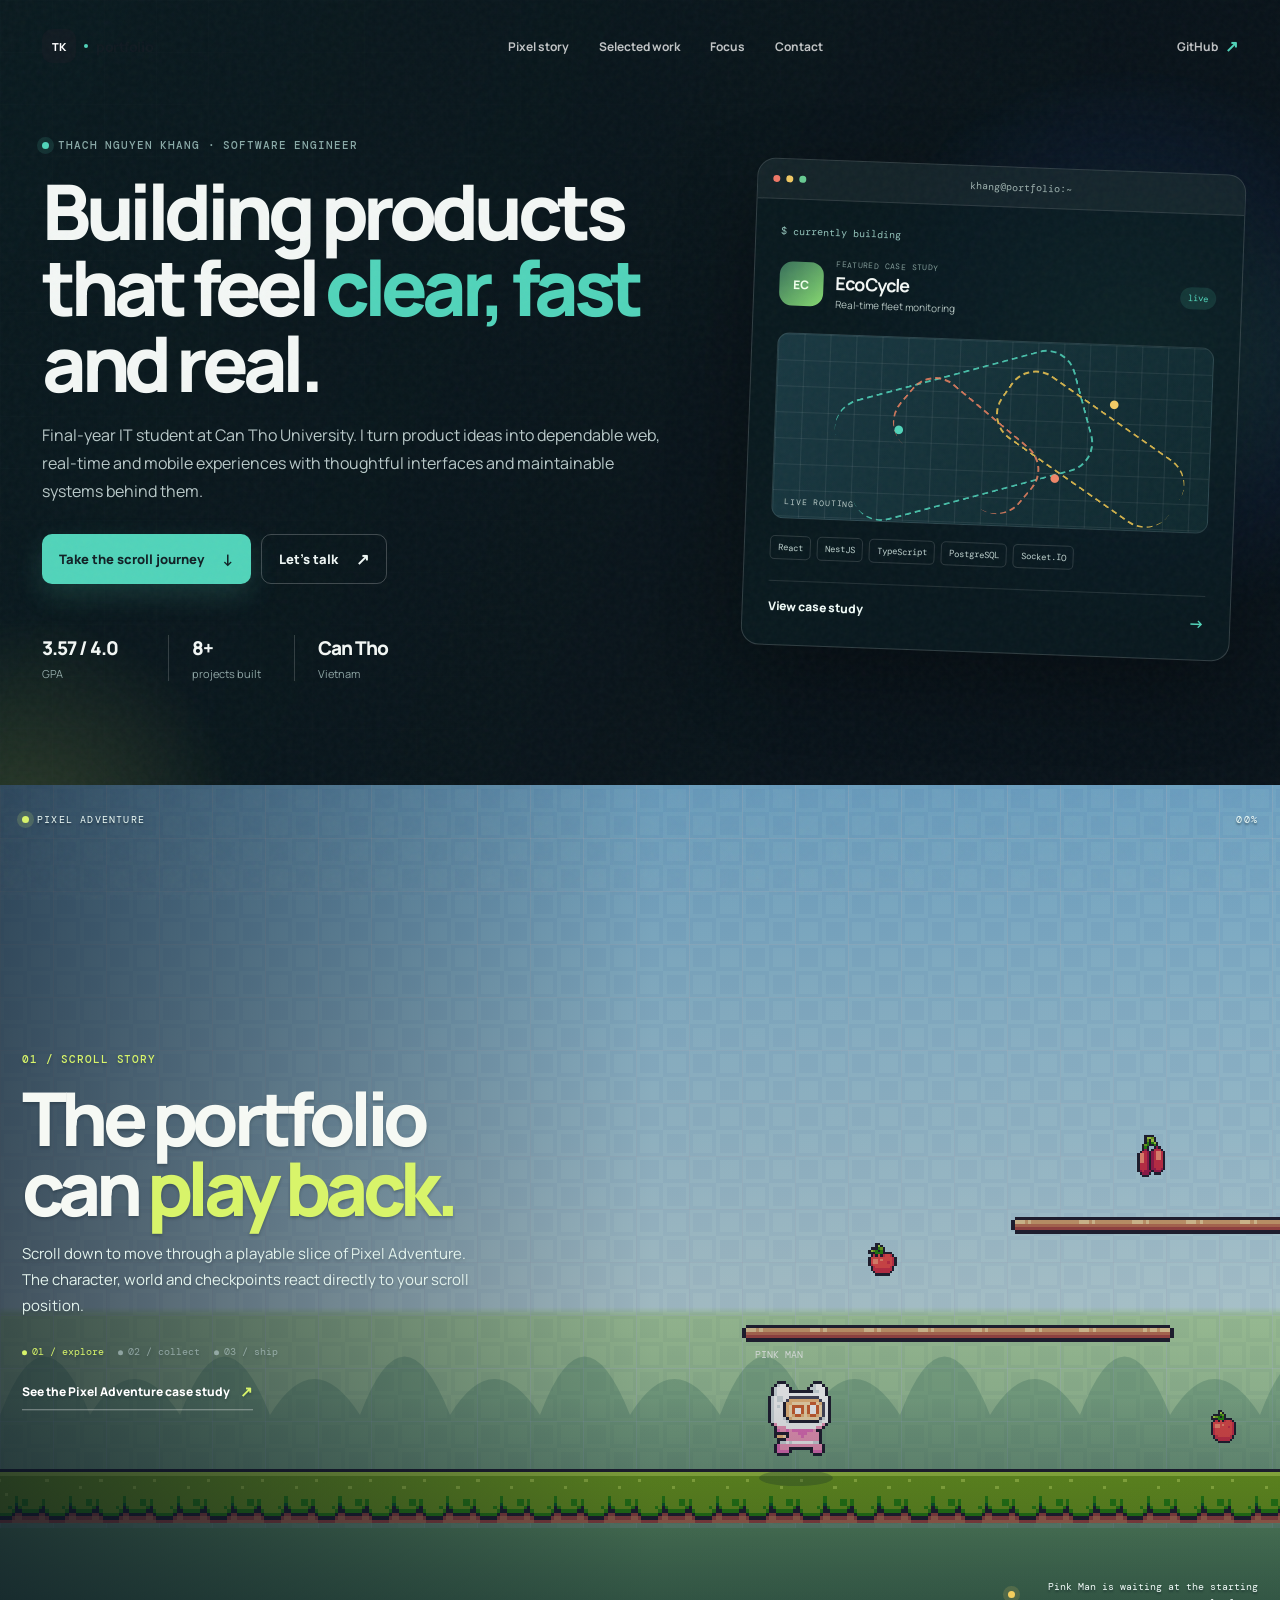
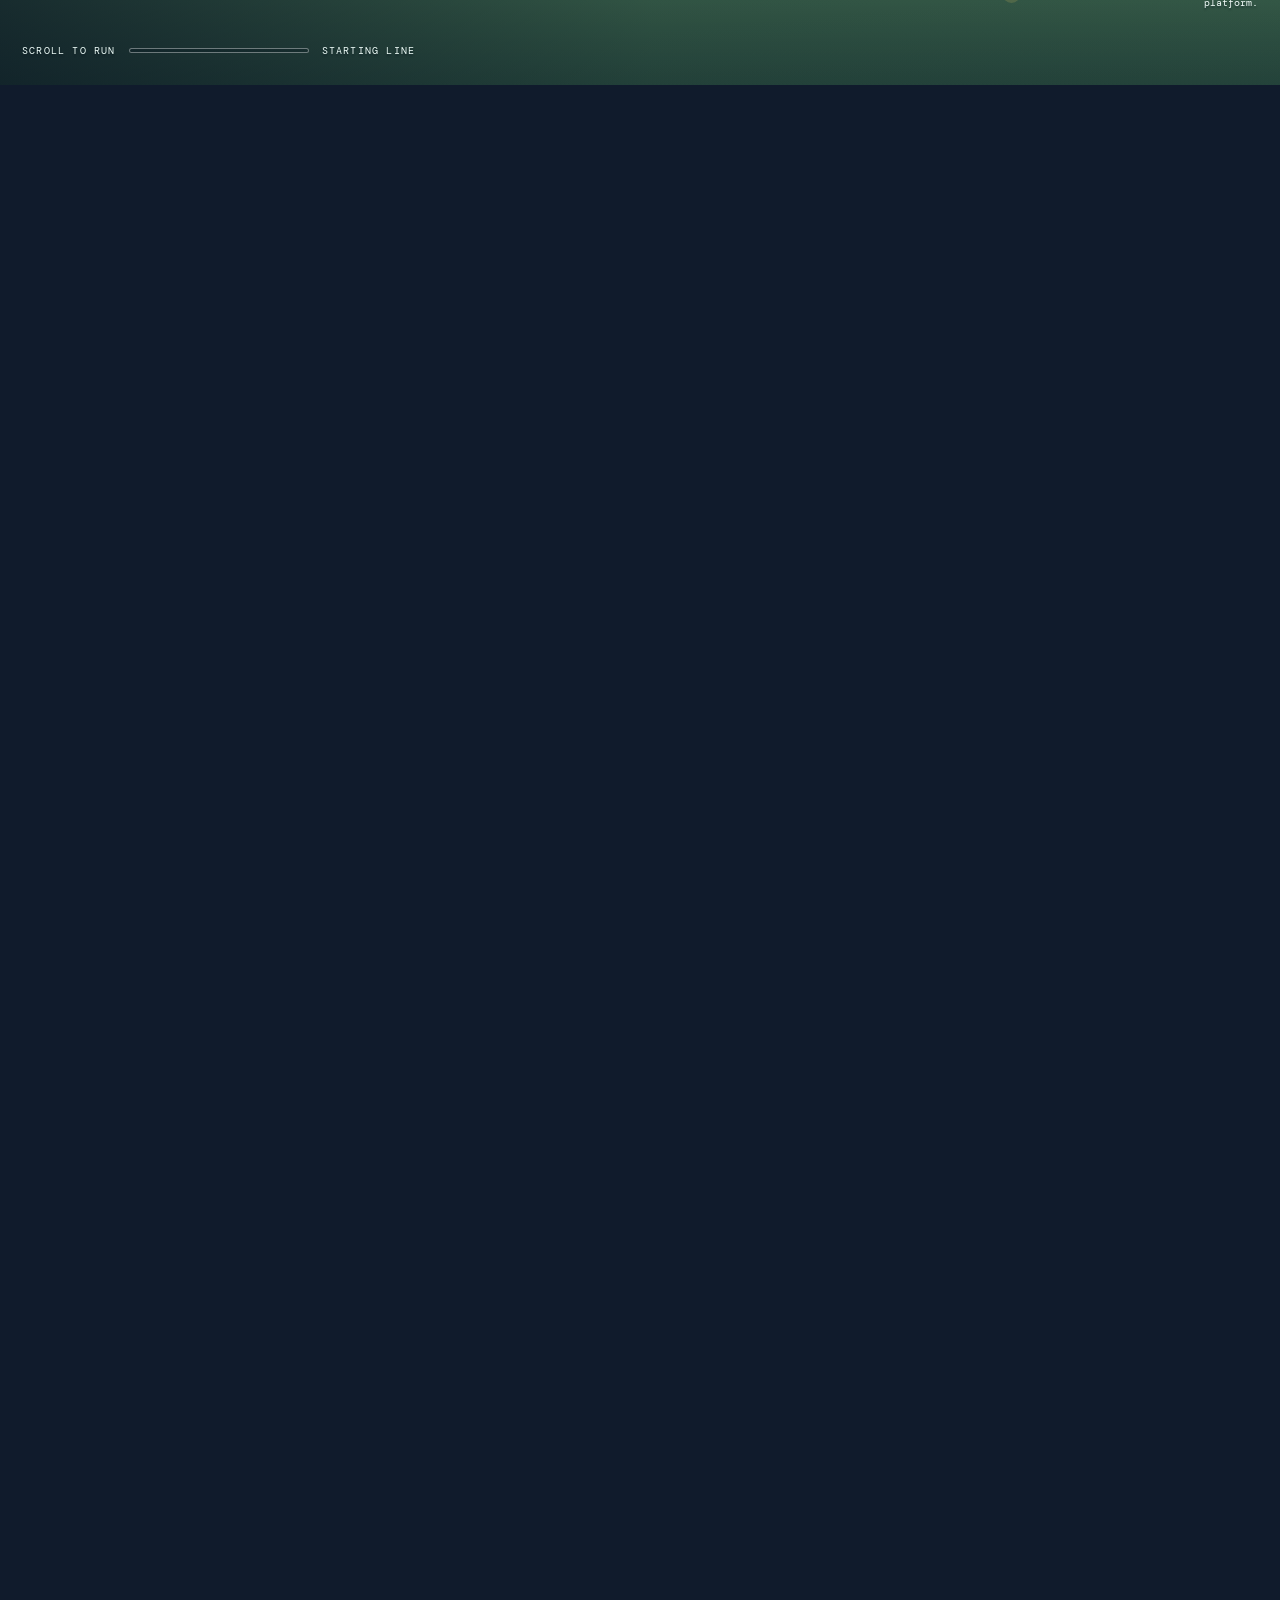
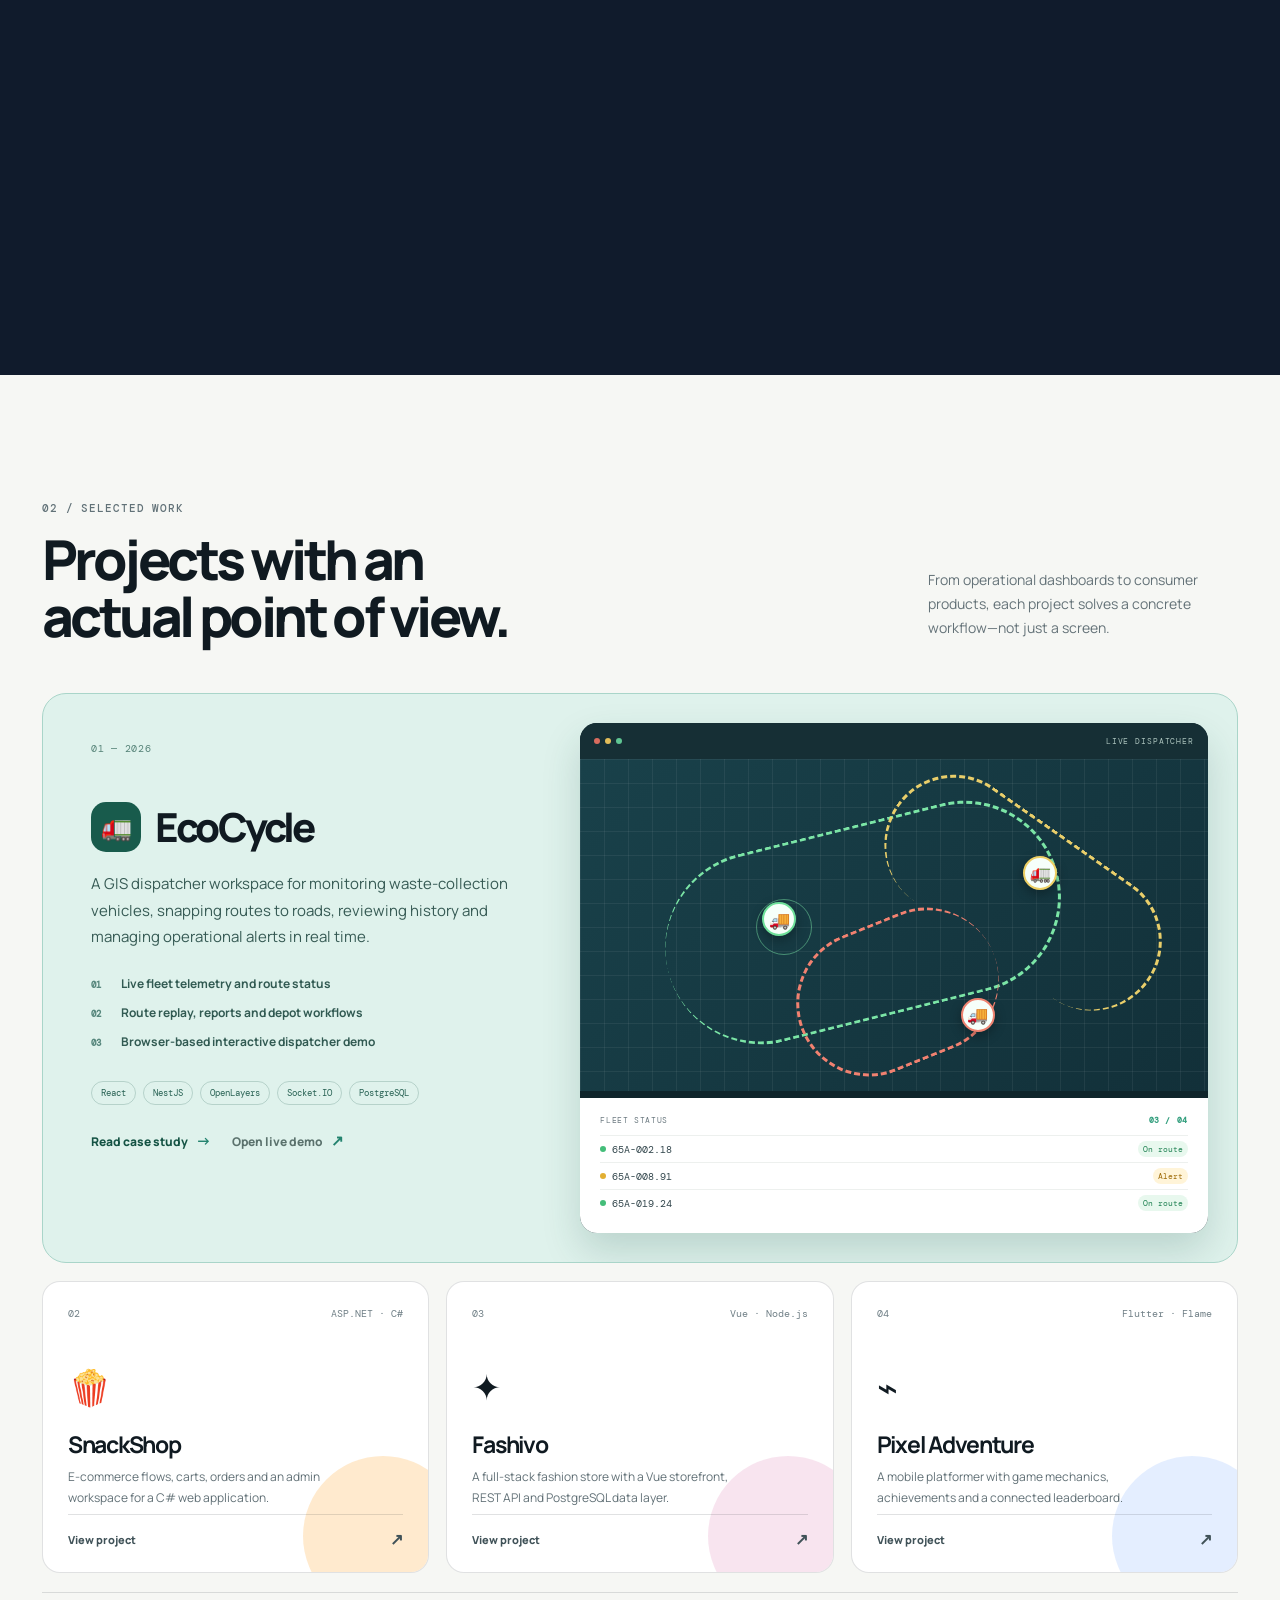
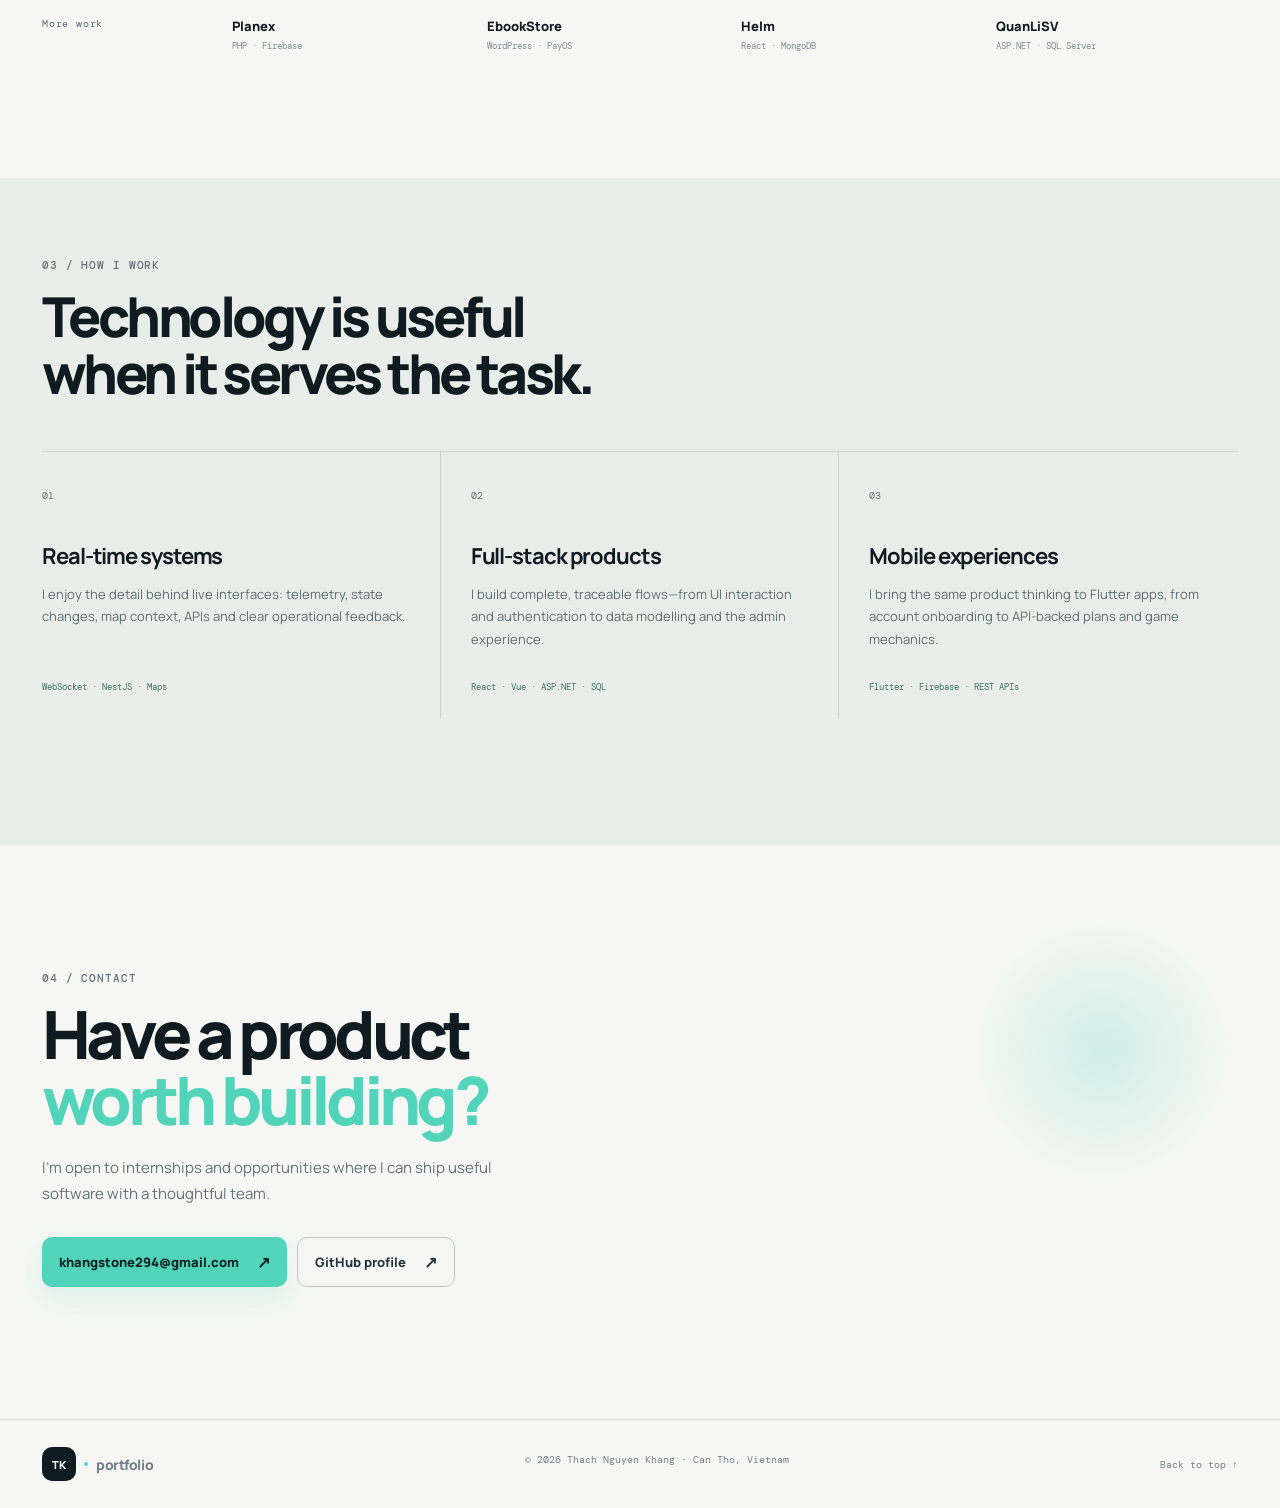
==== index.html @ f88e6619 "feat: add Pixel Adventure scroll-driven portfolio story" ====
<!DOCTYPE html>
<html lang="en">
<head>
  <meta charset="UTF-8" />
  <meta name="viewport" content="width=device-width, initial-scale=1.0" />
  <meta name="description" content="Portfolio of Thach Nguyen Khang, a final-year IT student building full-stack, real-time and mobile products." />
  <title>Thach Nguyen Khang — Software Portfolio</title>
  <link rel="preconnect" href="https://fonts.googleapis.com" />
  <link rel="preconnect" href="https://fonts.gstatic.com" crossorigin />
  <link href="https://fonts.googleapis.com/css2?family=DM+Mono:wght@400;500&family=Manrope:wght@400;500;600;700;800&display=swap" rel="stylesheet" />
  <link rel="stylesheet" href="portfolio.css" />
  <link rel="stylesheet" href="pixel-story.css" />
</head>
<body>
  <div class="page-noise" aria-hidden="true"></div>

  <header class="site-header">
    <a class="brand" href="#top" aria-label="Back to top"><span>TK</span><i></i>portfolio</a>
    <nav class="site-nav" aria-label="Primary navigation">
      <a href="#pixel-story">Pixel story</a><a href="#work">Selected work</a><a href="#focus">Focus</a><a href="#contact">Contact</a>
    </nav>
    <a class="header-link" href="https://github.com/DrStone113" target="_blank" rel="noreferrer">GitHub <span>↗</span></a>
  </header>

  <main id="top">
    <section class="hero-section">
      <div class="hero-orb hero-orb--one" aria-hidden="true"></div><div class="hero-orb hero-orb--two" aria-hidden="true"></div>
      <div class="hero-copy">
        <p class="eyebrow"><span></span> THACH NGUYEN KHANG · SOFTWARE ENGINEER</p>
        <h1>Building products that feel <em>clear, fast</em> and real.</h1>
        <p class="hero-intro">Final-year IT student at Can Tho University. I turn product ideas into dependable web, real-time and mobile experiences with thoughtful interfaces and maintainable systems behind them.</p>
        <div class="hero-actions"><a class="button button--primary" href="#pixel-story">Take the scroll journey <b>↓</b></a><a class="button button--ghost" href="mailto:khangstone294@gmail.com">Let’s talk <b>↗</b></a></div>
        <dl class="hero-facts"><div><dt>3.57 / 4.0</dt><dd>GPA</dd></div><div><dt>8+</dt><dd>projects built</dd></div><div><dt>Can Tho</dt><dd>Vietnam</dd></div></dl>
      </div>

      <aside class="hero-console" aria-label="Current capabilities">
        <div class="console-bar"><span></span><span></span><span></span><p>khang@portfolio:~</p></div>
        <div class="console-body">
          <p class="console-prompt">$ currently building</p>
          <div class="console-project"><div class="project-mark">EC</div><div><small>FEATURED CASE STUDY</small><strong>EcoCycle</strong><span>Real-time fleet monitoring</span></div><i class="live-dot">live</i></div>
          <div class="console-map" aria-hidden="true"><span class="route route--a"></span><span class="route route--b"></span><span class="route route--c"></span><span class="map-node map-node--a">●</span><span class="map-node map-node--b">●</span><span class="map-node map-node--c">●</span><span class="map-label">LIVE ROUTING</span></div>
          <div class="console-stack"><span>React</span><span>NestJS</span><span>TypeScript</span><span>PostgreSQL</span><span>Socket.IO</span></div>
          <a class="console-link" href="ecocycle.html">View case study <b>→</b></a>
        </div>
      </aside>
    </section>

    <section class="pixel-story" id="pixel-story" aria-labelledby="pixel-story-title">
      <div class="pixel-story-sticky">
        <canvas class="pixel-story-canvas" id="pixelStoryCanvas" aria-hidden="true"></canvas>
        <div class="pixel-vignette" aria-hidden="true"></div>
        <div class="pixel-hud pixel-hud--top"><span>PIXEL ADVENTURE</span><span id="storyPercentage">00%</span></div>
        <div class="pixel-hud pixel-hud--bottom"><span>SCROLL TO RUN</span><div class="story-meter"><i id="storyMeter"></i></div><span id="storyPhase">STARTING LINE</span></div>
        <div class="story-copy"><p class="section-kicker">01 / SCROLL STORY</p><h2 id="pixel-story-title">The portfolio<br />can <em>play back.</em></h2><p id="storyDescription">Scroll down to move through a playable slice of Pixel Adventure. The character, world and checkpoints react directly to your scroll position.</p><div class="story-steps" aria-label="Story checkpoints"><span class="is-active">01 / explore</span><span>02 / collect</span><span>03 / ship</span></div><a class="pixel-case-link" href="pixeladventure.html">See the Pixel Adventure case study <b>↗</b></a></div>
        <div class="pixel-caption"><span class="caption-dot"></span><span id="storyCaption">Pink Man is waiting at the starting platform.</span></div>
      </div>
    </section>

    <section class="work-section" id="work">
      <div class="section-heading" data-reveal><div><p class="section-kicker">02 / SELECTED WORK</p><h2>Projects with an<br />actual point of view.</h2></div><p>From operational dashboards to consumer products, each project solves a concrete workflow—not just a screen.</p></div>

      <article class="featured-work" data-reveal>
        <div class="featured-copy"><p class="card-number">01 — 2026</p><div class="work-title"><span class="work-icon">🚛</span><h3>EcoCycle</h3></div><p class="featured-description">A GIS dispatcher workspace for monitoring waste-collection vehicles, snapping routes to roads, reviewing history and managing operational alerts in real time.</p><ul class="outcome-list"><li><span>01</span> Live fleet telemetry and route status</li><li><span>02</span> Route replay, reports and depot workflows</li><li><span>03</span> Browser-based interactive dispatcher demo</li></ul><div class="tech-list"><span>React</span><span>NestJS</span><span>OpenLayers</span><span>Socket.IO</span><span>PostgreSQL</span></div><div class="work-actions"><a class="text-link" href="ecocycle.html">Read case study <b>→</b></a><a class="text-link text-link--muted" href="ecocycle-live.html">Open live demo <b>↗</b></a></div></div>
        <div class="featured-visual" aria-hidden="true"><div class="visual-topbar"><span></span><span></span><span></span><i>LIVE DISPATCHER</i></div><div class="visual-map"><div class="map-grid"></div><span class="visual-route visual-route--one"></span><span class="visual-route visual-route--two"></span><span class="visual-route visual-route--three"></span><span class="vehicle vehicle--one">🚚</span><span class="vehicle vehicle--two">🚛</span><span class="vehicle vehicle--three">🚚</span><div class="map-pulse"></div></div><div class="visual-panel"><p>FLEET STATUS <b>03 / 04</b></p><div><span class="status-dot"></span>65A-002.18 <i>On route</i></div><div><span class="status-dot amber"></span>65A-008.91 <i>Alert</i></div><div><span class="status-dot"></span>65A-019.24 <i>On route</i></div></div></div>
      </article>

      <div class="project-grid">
        <a class="project-card project-card--snack" href="snackshop.html" data-reveal><div class="project-card-head"><span>02</span><i>ASP.NET · C#</i></div><div class="project-icon">🍿</div><h3>SnackShop</h3><p>E-commerce flows, carts, orders and an admin workspace for a C# web application.</p><div class="project-card-foot"><span>View project</span><b>↗</b></div></a>
        <a class="project-card project-card--fashivo" href="fashivo.html" data-reveal><div class="project-card-head"><span>03</span><i>Vue · Node.js</i></div><div class="project-icon">✦</div><h3>Fashivo</h3><p>A full-stack fashion store with a Vue storefront, REST API and PostgreSQL data layer.</p><div class="project-card-foot"><span>View project</span><b>↗</b></div></a>
        <a class="project-card project-card--pixel" href="pixeladventure.html" data-reveal><div class="project-card-head"><span>04</span><i>Flutter · Flame</i></div><div class="project-icon">⌁</div><h3>Pixel Adventure</h3><p>A mobile platformer with game mechanics, achievements and a connected leaderboard.</p><div class="project-card-foot"><span>View project</span><b>↗</b></div></a>
      </div>

      <div class="all-work"><p>More work</p><div><a href="planex.html">Planex <span>PHP · Firebase</span></a><a href="ebookstore.html">EbookStore <span>WordPress · PayOS</span></a><a href="helm.html">Helm <span>React · MongoDB</span></a><a href="quanlisv.html">QuanLiSV <span>ASP.NET · SQL Server</span></a></div></div>
    </section>

    <section class="focus-section" id="focus">
      <div class="section-heading section-heading--compact" data-reveal><div><p class="section-kicker">03 / HOW I WORK</p><h2>Technology is useful<br />when it serves the task.</h2></div></div>
      <div class="focus-grid"><article><span>01</span><h3>Real-time systems</h3><p>I enjoy the detail behind live interfaces: telemetry, state changes, map context, APIs and clear operational feedback.</p><div>WebSocket · NestJS · Maps</div></article><article><span>02</span><h3>Full-stack products</h3><p>I build complete, traceable flows—from UI interaction and authentication to data modelling and the admin experience.</p><div>React · Vue · ASP.NET · SQL</div></article><article><span>03</span><h3>Mobile experiences</h3><p>I bring the same product thinking to Flutter apps, from account onboarding to API-backed plans and game mechanics.</p><div>Flutter · Firebase · REST APIs</div></article></div>
    </section>

    <section class="contact-section" id="contact" data-reveal><p class="section-kicker">04 / CONTACT</p><h2>Have a product<br /><em>worth building?</em></h2><p>I’m open to internships and opportunities where I can ship useful software with a thoughtful team.</p><div class="contact-actions"><a class="button button--primary" href="mailto:khangstone294@gmail.com">khangstone294@gmail.com <b>↗</b></a><a class="button button--ghost" href="https://github.com/DrStone113" target="_blank" rel="noreferrer">GitHub profile <b>↗</b></a></div></section>
  </main>

  <footer><a class="brand" href="#top"><span>TK</span><i></i>portfolio</a><p>© 2026 Thach Nguyen Khang · Can Tho, Vietnam</p><a href="#top">Back to top ↑</a></footer>
  <script src="portfolio.js"></script>
</body>
</html>
---- portfolio.css ----
:root{--ink:#101a21;--ink-soft:#35454f;--paper:#f6f7f4;--line:rgba(16,26,33,.13);--blue:#3673ee;--aqua:#51d4ba;--lime:#d8f46a;--orange:#fb9153;--radius:24px}*{box-sizing:border-box}html{scroll-behavior:smooth}body{margin:0;overflow-x:hidden;background:var(--paper);color:var(--ink);font-family:Manrope,Arial,sans-serif}.page-noise{position:fixed;inset:0;z-index:20;pointer-events:none;opacity:.045;background-image:url("data:image/svg+xml,%3Csvg viewBox='0 0 180 180' xmlns='http://www.w3.org/2000/svg'%3E%3Cfilter id='n'%3E%3CfeTurbulence type='fractalNoise' baseFrequency='.9' numOctaves='4' stitchTiles='stitch'/%3E%3C/filter%3E%3Crect width='100%25' height='100%25' filter='url(%23n)' opacity='.8'/%3E%3C/svg%3E")}.site-header{position:absolute;z-index:10;top:0;left:0;right:0;display:flex;align-items:center;justify-content:space-between;max-width:1320px;margin:auto;padding:29px 42px}.brand{display:inline-flex;align-items:center;gap:8px;color:inherit;text-decoration:none;font-size:14px;font-weight:800;letter-spacing:-.03em}.brand span{display:grid;place-items:center;width:34px;height:34px;border-radius:10px;background:var(--ink);color:white;font-size:11px;letter-spacing:0}.brand i{width:4px;height:4px;border-radius:50%;background:var(--aqua)}.site-nav{display:flex;gap:30px}.site-nav a,.header-link{color:rgba(255,255,255,.75);text-decoration:none;font-size:12px;font-weight:700;transition:color .2s}.site-nav a:hover,.header-link:hover{color:#fff}.header-link{display:flex;gap:7px;align-items:center}.header-link span{color:var(--aqua);font-size:16px}.hero-section{position:relative;isolation:isolate;display:grid;grid-template-columns:minmax(0,1.14fr) minmax(360px,.86fr);gap:58px;align-items:center;min-height:770px;padding:138px max(42px,calc((100vw - 1236px)/2)) 104px;overflow:hidden;background:#0d191f;color:#f3f7f5}.hero-section:before{content:"";position:absolute;z-index:-1;inset:0;background:linear-gradient(115deg,rgba(9,26,31,.8),rgba(9,19,25,.98) 68%),linear-gradient(rgba(255,255,255,.04) 1px,transparent 1px),linear-gradient(90deg,rgba(255,255,255,.04) 1px,transparent 1px);background-size:auto,52px 52px,52px 52px}.hero-orb{position:absolute;z-index:-1;filter:blur(1px);border-radius:50%;opacity:.84}.hero-orb--one{width:560px;height:560px;right:-130px;top:70px;background:radial-gradient(circle,rgba(81,212,186,.25),rgba(54,115,238,.08) 50%,transparent 72%)}.hero-orb--two{width:460px;height:460px;left:-205px;bottom:-280px;background:radial-gradient(circle,rgba(216,244,106,.2),transparent 68%)}.hero-copy{position:relative;z-index:1}.eyebrow,.section-kicker{display:flex;align-items:center;gap:9px;margin:0;color:#89a9a7;font-family:"DM Mono",monospace;font-size:11px;font-weight:500;letter-spacing:.08em}.eyebrow span{width:7px;height:7px;border-radius:50%;background:var(--aqua);box-shadow:0 0 0 5px rgba(81,212,186,.12)}h1,h2,h3,p{margin-top:0}.hero-copy h1{max-width:720px;margin:21px 0 20px;font-size:clamp(49px,6vw,82px);font-weight:800;letter-spacing:-.07em;line-height:.99}.hero-copy h1 em,.contact-section h2 em{font-style:normal;color:var(--aqua)}.hero-intro{max-width:630px;margin-bottom:29px;color:#b9c9c9;font-size:16px;line-height:1.75}.hero-actions,.contact-actions{display:flex;flex-wrap:wrap;gap:10px}.button{display:inline-flex;align-items:center;gap:18px;border-radius:10px;padding:13px 17px;text-decoration:none;font-size:13px;font-weight:800;transition:transform .25s,background .25s}.button b{font-size:16px}.button:hover{transform:translateY(-2px)}.button--primary{background:var(--aqua);color:#102025;box-shadow:0 11px 28px rgba(81,212,186,.17)}.button--primary:hover{background:#70e3cd}.button--ghost{border:1px solid rgba(255,255,255,.22);color:#eff7f5}.button--ghost:hover{background:rgba(255,255,255,.08)}.hero-facts{display:flex;gap:0;margin:51px 0 0}.hero-facts div{min-width:126px;padding:0 23px;border-left:1px solid rgba(255,255,255,.17)}.hero-facts div:first-child{padding-left:0;border:0}.hero-facts dt{font-size:19px;font-weight:800;letter-spacing:-.05em}.hero-facts dd{margin:5px 0 0;color:#8fa6a5;font-size:11px}.hero-console{position:relative;border:1px solid rgba(255,255,255,.16);border-radius:18px;background:rgba(10,27,33,.75);box-shadow:0 27px 80px rgba(0,0,0,.32);overflow:hidden;transform:rotate(2.1deg)}.console-bar{display:flex;align-items:center;gap:6px;padding:13px 15px;border-bottom:1px solid rgba(255,255,255,.11);background:rgba(255,255,255,.045)}.console-bar span{width:7px;height:7px;border-radius:50%;background:#ee7766}.console-bar span:nth-child(2){background:#efc762}.console-bar span:nth-child(3){background:#68ca92}.console-bar p{margin:0 auto;color:#9eb2af;font-family:"DM Mono",monospace;font-size:10px}.console-body{padding:25px}.console-prompt{margin:0 0 20px;color:#94c5bc;font-family:"DM Mono",monospace;font-size:10px}.console-project{display:flex;align-items:center;gap:12px}.project-mark{display:grid;place-items:center;width:44px;height:44px;border-radius:13px;background:linear-gradient(135deg,#366e59,#86d971);color:#efffea;font-size:12px;font-weight:800}.console-project small{display:block;color:#829b98;font-family:"DM Mono",monospace;font-size:8px;letter-spacing:.05em}.console-project strong{display:block;margin:2px 0;font-size:18px;letter-spacing:-.05em}.console-project span{display:block;color:#b5c6c3;font-size:10px}.live-dot{margin-left:auto;border-radius:99px;background:rgba(81,212,186,.13);color:var(--aqua);padding:5px 8px;font-family:"DM Mono",monospace;font-size:9px;font-style:normal}.console-map{position:relative;height:186px;margin:23px 0 17px;overflow:hidden;border:1px solid rgba(255,255,255,.1);border-radius:12px;background:linear-gradient(123deg,#193841,#0f282e)}.console-map:after{content:"";position:absolute;inset:0;background-image:linear-gradient(rgba(255,255,255,.07) 1px,transparent 1px),linear-gradient(90deg,rgba(255,255,255,.07) 1px,transparent 1px);background-size:26px 26px}.route{position:absolute;z-index:1;display:block;border:2px dashed var(--aqua);border-radius:30px;opacity:.85}.route--a{width:57%;height:68%;left:15%;top:18%;border-left:0;transform:rotate(-17deg)}.route--b{width:47%;height:42%;right:4%;top:36%;border-color:#f1c751;border-right:0;transform:rotate(33deg)}.route--c{width:36%;height:43%;left:26%;top:36%;border-color:#ec8261;border-bottom:0;transform:rotate(38deg)}.map-node{position:absolute;z-index:2;font-size:20px}.map-node--a{top:42%;left:27%;color:var(--aqua)}.map-node--b{top:24%;right:21%;color:#f4cc65}.map-node--c{bottom:20%;right:34%;color:#ef8669}.map-label{position:absolute;z-index:3;bottom:11px;left:12px;color:#bdcfcb;font-family:"DM Mono",monospace;font-size:8px;letter-spacing:.1em}.console-stack{display:flex;flex-wrap:wrap;gap:6px}.console-stack span{border:1px solid rgba(255,255,255,.14);border-radius:5px;padding:5px 7px;color:#bdd0cd;font-family:"DM Mono",monospace;font-size:9px}.console-link{display:flex;justify-content:space-between;margin-top:21px;padding-top:16px;border-top:1px solid rgba(255,255,255,.11);color:#f0fbf8;text-decoration:none;font-size:12px;font-weight:800}.console-link b{color:var(--aqua);font-size:16px}.work-section,.focus-section{max-width:1320px;margin:auto;padding:126px 42px}.section-heading{display:flex;align-items:end;justify-content:space-between;gap:42px;margin-bottom:49px}.section-heading--compact{justify-content:flex-start}.section-kicker{color:#627278}.section-heading h2{margin:16px 0 0;font-size:clamp(35px,4.3vw,58px);font-weight:800;letter-spacing:-.065em;line-height:1.03}.section-heading>p{max-width:310px;margin:0 0 5px;color:#647278;font-size:14px;line-height:1.7}.featured-work{display:grid;grid-template-columns:.9fr 1.1fr;min-height:570px;border:1px solid #a9d5c9;border-radius:var(--radius);overflow:hidden;background:#dff2ec}.featured-copy{padding:48px}.card-number{margin:0 0 44px;color:#568378;font-family:"DM Mono",monospace;font-size:10px;letter-spacing:.07em}.work-title{display:flex;align-items:center;gap:14px}.work-icon{display:grid;place-items:center;width:50px;height:50px;border-radius:15px;background:#185b4c;font-size:25px}.work-title h3{margin:0;font-size:40px;font-weight:800;letter-spacing:-.07em}.featured-description{max-width:475px;margin:17px 0 25px;color:#365a54;font-size:15px;line-height:1.75}.outcome-list{display:grid;gap:12px;margin:0;padding:0;list-style:none;color:#315a52;font-size:12px;font-weight:700}.outcome-list span{display:inline-block;width:28px;color:#57877d;font-family:"DM Mono",monospace;font-size:9px}.tech-list{display:flex;flex-wrap:wrap;gap:7px;margin:31px 0 25px}.tech-list span{border:1px solid rgba(39,97,83,.22);border-radius:99px;padding:5px 9px;color:#276153;font-family:"DM Mono",monospace;font-size:9px}.work-actions{display:flex;gap:21px}.text-link{color:#145344;text-decoration:none;font-size:12px;font-weight:800}.text-link b{margin-left:6px;color:#23836f;font-size:15px}.text-link--muted{color:#5b726d}.featured-visual{position:relative;min-height:440px;margin:29px 29px 29px 0;border-radius:17px;overflow:hidden;background:#0f252b;box-shadow:0 18px 38px rgba(21,78,65,.18)}.visual-topbar{display:flex;align-items:center;gap:5px;height:36px;padding:0 14px;background:#162f35}.visual-topbar span{width:6px;height:6px;border-radius:50%;background:#d96c5e}.visual-topbar span:nth-child(2){background:#e3bd59}.visual-topbar span:nth-child(3){background:#5fc693}.visual-topbar i{margin-left:auto;color:#aac2bc;font-family:"DM Mono",monospace;font-size:8px;font-style:normal;letter-spacing:.11em}.visual-map{position:absolute;top:36px;left:0;right:0;bottom:142px;background:linear-gradient(135deg,#19414a,#123039)}.map-grid{position:absolute;inset:0;background-image:linear-gradient(rgba(255,255,255,.06) 1px,transparent 1px),linear-gradient(90deg,rgba(255,255,255,.06) 1px,transparent 1px);background-size:24px 24px}.visual-route{position:absolute;z-index:1;border:3px dashed;border-radius:100px}.visual-route--one{width:64%;height:58%;top:20%;left:13%;border-color:#7be5a6;border-left:0;transform:rotate(-14deg)}.visual-route--two{width:49%;height:42%;top:19%;right:5%;border-color:#e9ce6a;border-bottom:0;transform:rotate(35deg)}.visual-route--three{width:33%;height:44%;bottom:8%;left:34%;border-color:#f18170;border-right:0;transform:rotate(-22deg)}.vehicle{position:absolute;z-index:2;display:grid;place-items:center;width:34px;height:34px;border:2px solid #fff;border-radius:50%;background:#f6fffa;font-size:17px;box-shadow:0 4px 12px rgba(0,0,0,.3)}.vehicle--one{left:29%;top:43%;border-color:#6fe09a}.vehicle--two{right:24%;top:29%;border-color:#edcf64}.vehicle--three{right:34%;bottom:18%;border-color:#ef8371}.map-pulse{position:absolute;left:28%;top:42%;width:56px;height:56px;border:1px solid rgba(123,229,166,.5);border-radius:50%;animation:pulse 2.8s infinite}@keyframes pulse{0%,100%{opacity:.2;transform:scale(.6)}50%{opacity:.7;transform:scale(1.15)}}.visual-panel{position:absolute;bottom:0;left:0;right:0;padding:17px 20px;background:#fff}.visual-panel p{display:flex;justify-content:space-between;margin:0 0 10px;color:#6c7a81;font-family:"DM Mono",monospace;font-size:8px;letter-spacing:.08em}.visual-panel p b{color:#329e7d}.visual-panel>div{display:flex;align-items:center;gap:6px;padding:5px 0;border-top:1px solid #edf0ee;color:#31454b;font-family:"DM Mono",monospace;font-size:10px}.visual-panel i{margin-left:auto;border-radius:99px;background:#e8f8ee;color:#218253;padding:3px 5px;font-size:8px;font-style:normal}.visual-panel div:nth-child(3) i{background:#fff4d8;color:#9e6b07}.status-dot{width:6px;height:6px;border-radius:50%;background:#44bd79}.status-dot.amber{background:#e2af33}.project-grid{display:grid;grid-template-columns:repeat(3,1fr);gap:17px;margin-top:18px}.project-card{position:relative;min-height:292px;padding:25px;border:1px solid var(--line);border-radius:18px;overflow:hidden;background:#fff;color:var(--ink);text-decoration:none;transition:transform .25s,box-shadow .25s,border-color .25s}.project-card:hover{transform:translateY(-5px);box-shadow:0 20px 38px rgba(29,49,56,.11);border-color:rgba(16,26,33,.28)}.project-card:after{content:"";position:absolute;right:-35px;bottom:-44px;width:160px;height:160px;border-radius:50%;opacity:.7}.project-card--snack:after{background:#ffe1b9}.project-card--fashivo:after{background:#f5d9e8}.project-card--pixel:after{background:#d9e7ff}.project-card-head{display:flex;justify-content:space-between;color:#718087;font-family:"DM Mono",monospace;font-size:10px}.project-card-head i{font-style:normal}.project-icon{position:relative;z-index:1;margin:43px 0 17px;font-size:35px}.project-card h3{position:relative;z-index:1;margin:0 0 7px;font-size:23px;letter-spacing:-.055em}.project-card p{position:relative;z-index:1;max-width:280px;margin:0;color:#617076;font-size:12px;line-height:1.7}.project-card-foot{position:absolute;z-index:2;right:25px;bottom:22px;left:25px;display:flex;align-items:center;justify-content:space-between;padding-top:13px;border-top:1px solid var(--line);color:#405258;font-size:11px;font-weight:800}.project-card-foot b{font-size:16px}.all-work{display:grid;grid-template-columns:160px 1fr;gap:30px;margin-top:19px;padding:24px 0 0;border-top:1px solid var(--line)}.all-work>p{margin:0;color:#586a70;font-family:"DM Mono",monospace;font-size:10px;letter-spacing:.08em}.all-work div{display:grid;grid-template-columns:repeat(4,1fr);gap:12px}.all-work a{display:flex;flex-direction:column;gap:5px;color:var(--ink);text-decoration:none;font-size:13px;font-weight:800}.all-work a:hover{color:var(--blue)}.all-work span{color:#7e8c91;font-family:"DM Mono",monospace;font-size:9px;font-weight:400}.focus-section{padding-top:80px;background:#e9eeea;max-width:none;padding-right:max(42px,calc((100vw - 1236px)/2));padding-left:max(42px,calc((100vw - 1236px)/2))}.focus-grid{display:grid;grid-template-columns:repeat(3,1fr);border-top:1px solid var(--line)}.focus-grid article{min-height:264px;padding:30px 30px 26px;border-right:1px solid var(--line)}.focus-grid article:first-child{padding-left:0}.focus-grid article:last-child{border:0}.focus-grid span{color:#5d7474;font-family:"DM Mono",monospace;font-size:10px}.focus-grid h3{margin:37px 0 12px;font-size:22px;letter-spacing:-.05em}.focus-grid p{min-height:82px;margin:0;color:#5d6c70;font-size:13px;line-height:1.72}.focus-grid div{margin-top:16px;color:#3e7268;font-family:"DM Mono",monospace;font-size:9px}.contact-section{position:relative;isolation:isolate;overflow:hidden;max-width:1320px;margin:0 auto;padding:126px 42px 132px}.contact-section:after{content:"";position:absolute;z-index:-1;right:3%;top:65px;width:280px;height:280px;border-radius:50%;background:radial-gradient(circle,rgba(81,212,186,.23),transparent 67%)}.contact-section h2{max-width:760px;margin:16px 0 21px;font-size:clamp(44px,5.2vw,69px);font-weight:800;letter-spacing:-.07em;line-height:1}.contact-section>p:not(.section-kicker){max-width:505px;margin-bottom:30px;color:#637277;font-size:15px;line-height:1.75}.contact-section .button--ghost{border-color:#bcc7c6;color:#26373d}.contact-section .button--ghost:hover{background:#eaf0ee}footer{display:flex;align-items:center;justify-content:space-between;gap:25px;padding:27px max(42px,calc((100vw - 1236px)/2));border-top:1px solid var(--line);color:#738187;font-family:"DM Mono",monospace;font-size:10px}footer .brand{font-family:Manrope,Arial,sans-serif}footer a:last-child{color:inherit;text-decoration:none}footer a:last-child:hover{color:var(--blue)}@media(max-width:980px){.site-header{padding:24px}.hero-section{grid-template-columns:1fr;gap:40px;min-height:auto;padding:142px 24px 75px}.hero-console{max-width:520px;justify-self:center;width:100%;transform:none}.work-section,.focus-section,.contact-section{padding-right:24px;padding-left:24px}.featured-work{grid-template-columns:1fr}.featured-visual{min-height:420px;margin:0 28px 28px}.project-grid{grid-template-columns:1fr 1fr}.project-card:last-child{grid-column:span 2}.all-work div{grid-template-columns:repeat(2,1fr)}.focus-grid article:first-child{padding-left:0}.focus-grid article{padding-right:20px;padding-left:20px}.site-nav{display:none}}@media(max-width:640px){.site-header{padding:18px}.header-link{font-size:11px}.hero-section{padding:116px 20px 58px}.hero-copy h1{font-size:47px}.hero-intro{font-size:14px}.hero-facts div{min-width:auto;flex:1;padding:0 12px}.hero-facts dt{font-size:15px}.hero-console{border-radius:14px}.console-body{padding:19px}.section-heading{display:block;margin-bottom:30px}.section-heading>p{margin-top:16px}.work-section,.focus-section,.contact-section{padding:74px 20px}.featured-copy{padding:29px}.card-number{margin-bottom:28px}.work-title h3{font-size:34px}.featured-visual{min-height:350px;margin:0 15px 15px}.visual-map{bottom:133px}.project-grid{grid-template-columns:1fr}.project-card:last-child{grid-column:auto}.all-work{grid-template-columns:1fr;gap:15px}.all-work div{grid-template-columns:1fr 1fr}.focus-grid{grid-template-columns:1fr}.focus-grid article,.focus-grid article:first-child{min-height:auto;padding:25px 0;border-right:0;border-bottom:1px solid var(--line)}.focus-grid article:last-child{border-bottom:0}.focus-grid h3{margin-top:20px}.focus-grid p{min-height:0}.contact-section h2{font-size:45px}.contact-actions .button{width:100%;justify-content:space-between}footer{flex-wrap:wrap;padding:23px 20px}.hero-orb--one{right:-330px}.hero-orb--two{left:-300px}}
---- pixel-story.css ----
.pixel-story{position:relative;height:310vh;background:#101b2c}.pixel-story-sticky{position:sticky;top:0;height:100vh;overflow:hidden;background:linear-gradient(180deg,#77bbe5 0%,#a6d5e7 44%,#d5ecdf 72%,#91cc85 72%,#568c5d 100%)}.pixel-story-canvas{position:absolute;inset:0;width:100%;height:100%;image-rendering:pixelated}.pixel-vignette{position:absolute;inset:0;pointer-events:none;background:linear-gradient(90deg,rgba(8,19,33,.68),rgba(8,19,33,.16) 51%,rgba(8,19,33,.12)),linear-gradient(0deg,rgba(8,19,33,.46),transparent 32%)}.pixel-hud{position:absolute;z-index:2;left:max(20px,calc((100vw - 1236px)/2));right:max(20px,calc((100vw - 1236px)/2));display:flex;align-items:center;justify-content:space-between;color:#eefcf8;font-family:"DM Mono",monospace;font-size:10px;letter-spacing:.12em;text-shadow:0 2px 2px rgba(8,25,33,.48)}.pixel-hud--top{top:28px}.pixel-hud--top span:first-child:before{content:"";display:inline-block;width:7px;height:7px;margin-right:8px;border-radius:50%;background:#d8f46a;box-shadow:0 0 0 5px rgba(216,244,106,.16)}.pixel-hud--bottom{bottom:28px;justify-content:flex-start;gap:13px}.story-meter{width:min(180px,23vw);height:5px;overflow:hidden;border:1px solid rgba(255,255,255,.38);border-radius:99px;background:rgba(8,25,33,.31)}.story-meter i{display:block;width:100%;height:100%;transform:scaleX(0);transform-origin:left;background:#d8f46a;box-shadow:0 0 12px #d8f46a}.story-copy{position:absolute;z-index:2;top:50%;left:max(20px,calc((100vw - 1236px)/2));width:min(520px,50vw);transform:translateY(-51%);color:#f6f9f4;text-shadow:0 2px 3px rgba(8,25,33,.25)}.story-copy .section-kicker{color:#d8f46a}.story-copy h2{margin:17px 0 18px;font-size:clamp(45px,5.8vw,79px);font-weight:800;letter-spacing:-.075em;line-height:.94}.story-copy h2 em{font-style:normal;color:#d8f46a}.story-copy>p:not(.section-kicker){max-width:455px;margin:0;color:#e3f3ed;font-size:15px;line-height:1.75}.story-steps{display:flex;gap:14px;margin:26px 0 21px;color:#c5d8dc;font-family:"DM Mono",monospace;font-size:10px}.story-steps span{position:relative;opacity:.56;transition:opacity .25s,color .25s}.story-steps span:before{content:"";display:inline-block;width:5px;height:5px;margin-right:5px;border-radius:50%;background:currentColor}.story-steps .is-active{color:#d8f46a;opacity:1}.pixel-case-link{display:inline-flex;align-items:center;gap:10px;border-bottom:1px solid rgba(255,255,255,.42);padding-bottom:7px;color:#fff;text-decoration:none;font-size:12px;font-weight:800}.pixel-case-link b{color:#d8f46a;font-size:15px}.pixel-caption{position:absolute;z-index:2;right:max(20px,calc((100vw - 1236px)/2));bottom:75px;display:flex;align-items:center;gap:8px;max-width:250px;color:#f1fbf8;font-family:"DM Mono",monospace;font-size:10px;line-height:1.55;text-align:right;text-shadow:0 2px 2px rgba(8,25,33,.45)}.caption-dot{display:inline-block;flex:0 0 auto;width:7px;height:7px;border-radius:50%;background:#f4ce5e;box-shadow:0 0 0 5px rgba(244,206,94,.15)}.js-scroll [data-reveal]{opacity:0;transform:translateY(24px);transition:opacity .7s ease,transform .7s cubic-bezier(.22,1,.36,1)}.js-scroll [data-reveal].is-revealed{opacity:1;transform:none}@media (prefers-reduced-motion:reduce){.pixel-story{height:auto}.pixel-story-sticky{position:relative;min-height:720px}.story-meter i{transform:scaleX(.55)}.js-scroll [data-reveal]{opacity:1;transform:none;transition:none}}@media(max-width:980px){.pixel-story{height:270vh}.story-copy{top:43%;width:min(590px,74vw)}.pixel-caption{right:24px;bottom:86px}.pixel-hud{right:24px;left:24px}}@media(max-width:640px){.pixel-story{height:240vh}.pixel-story-sticky{min-height:610px}.pixel-vignette{background:linear-gradient(180deg,rgba(8,19,33,.27),rgba(8,19,33,.38) 52%,rgba(8,19,33,.65))}.pixel-hud--top{top:20px}.pixel-hud--bottom{bottom:20px;gap:8px;font-size:8px}.story-copy{top:auto;bottom:78px;left:20px;width:calc(100% - 40px);transform:none}.story-copy h2{margin:10px 0;font-size:47px}.story-copy>p:not(.section-kicker){font-size:12px;line-height:1.6}.story-steps{gap:9px;margin:17px 0;font-size:8px}.pixel-caption{display:none}.story-meter{width:80px}.pixel-case-link{font-size:10px}}
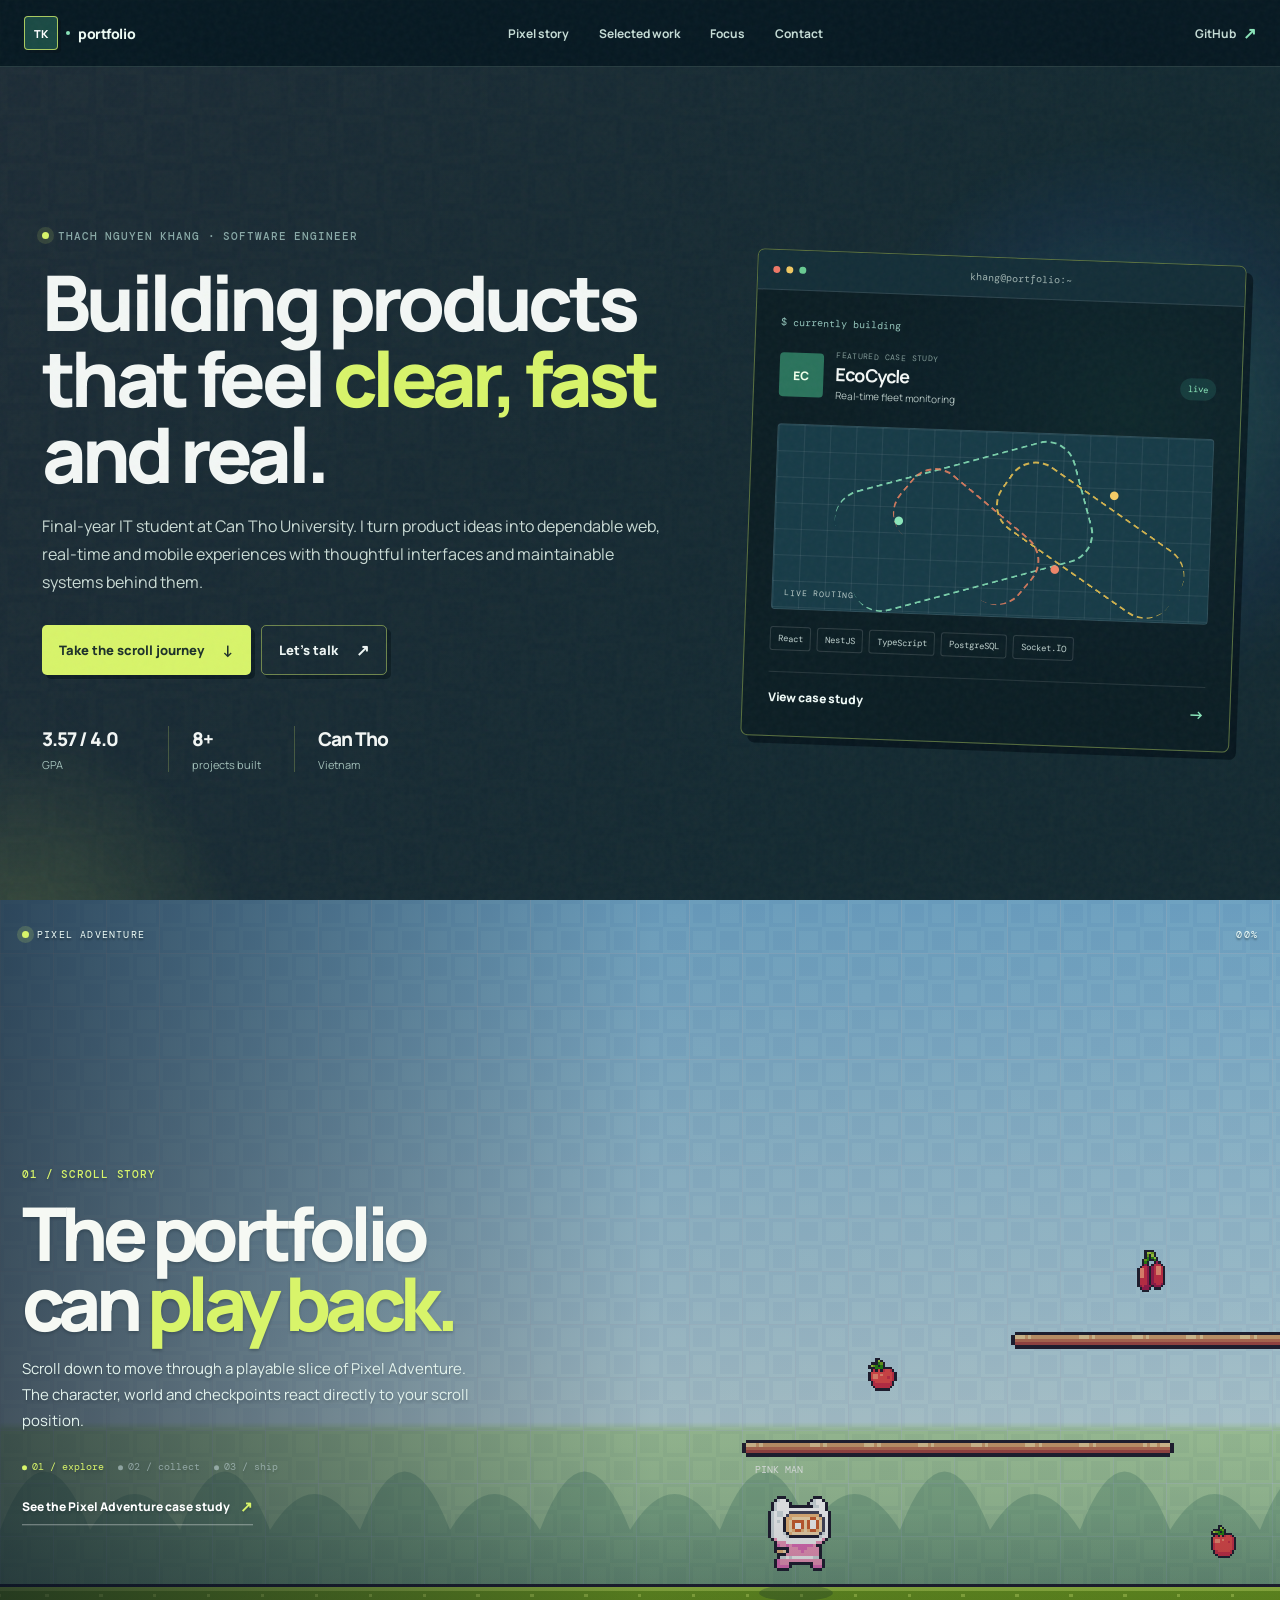
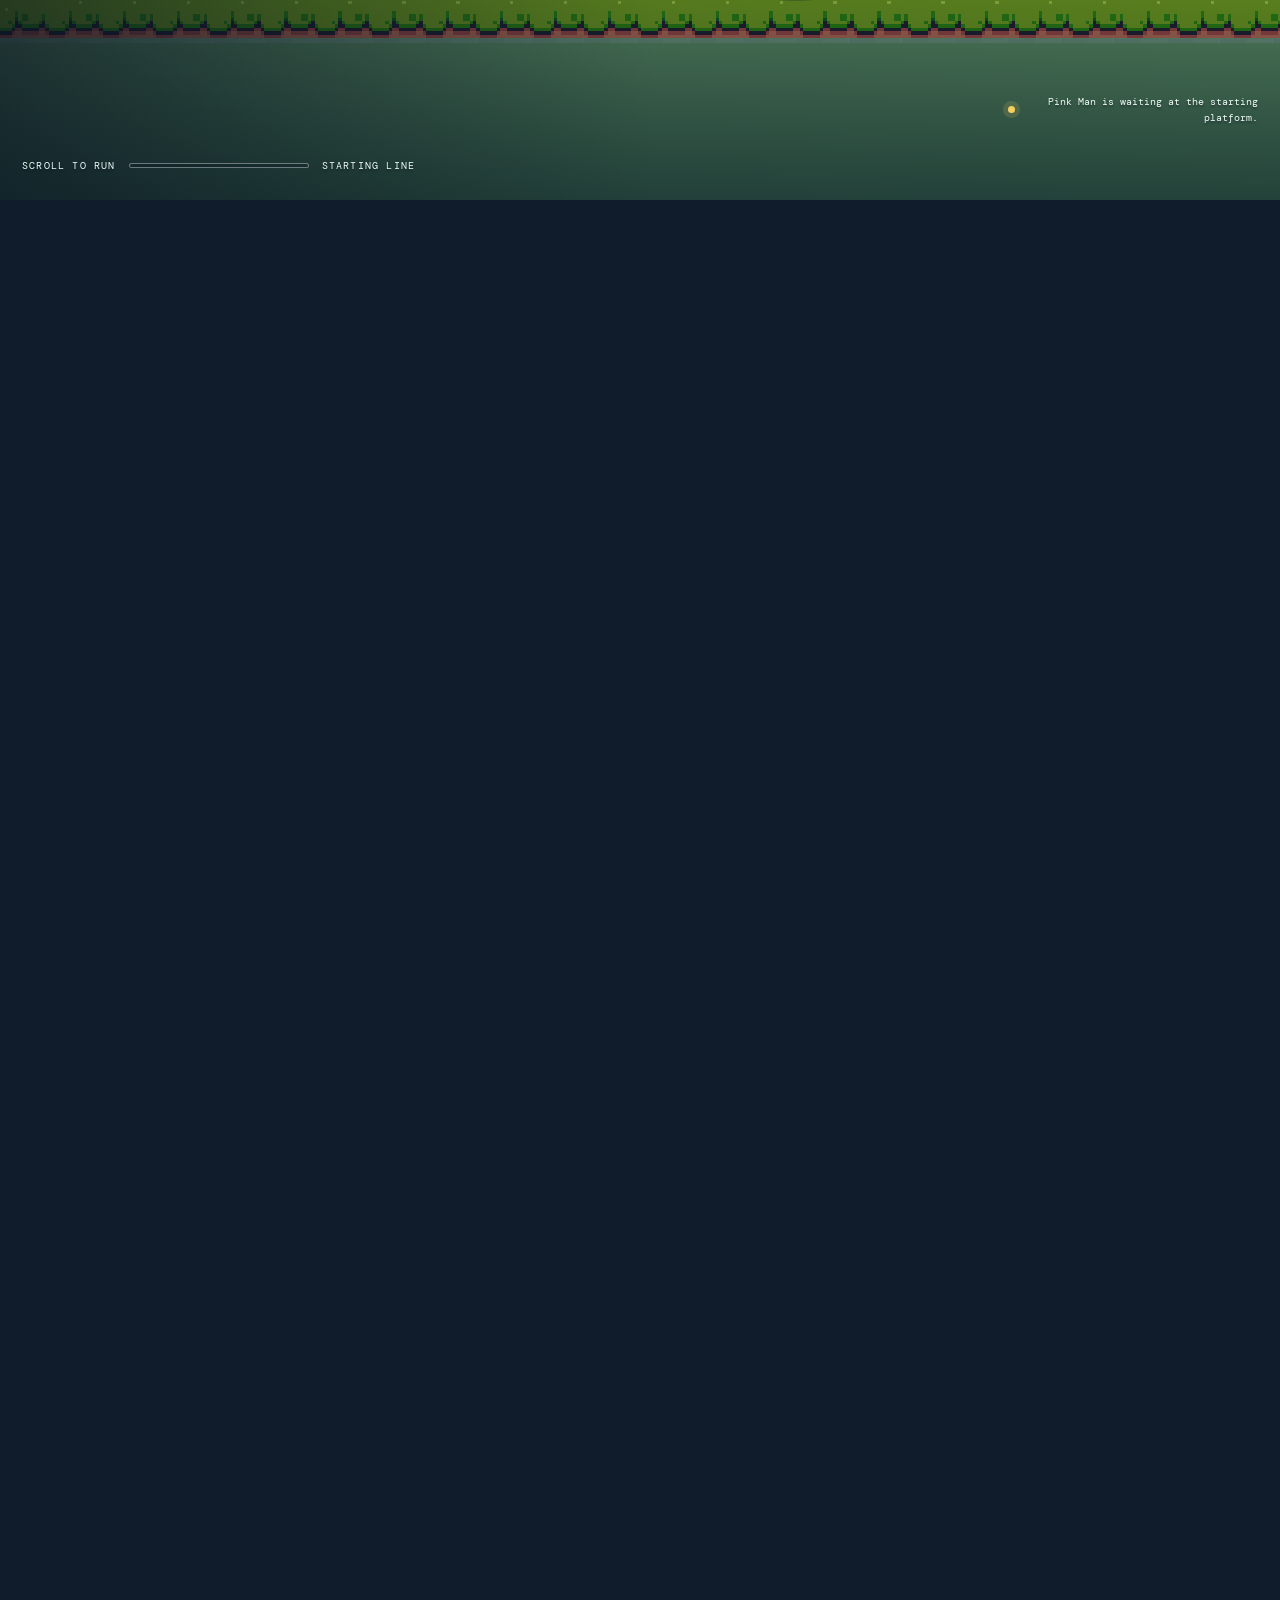
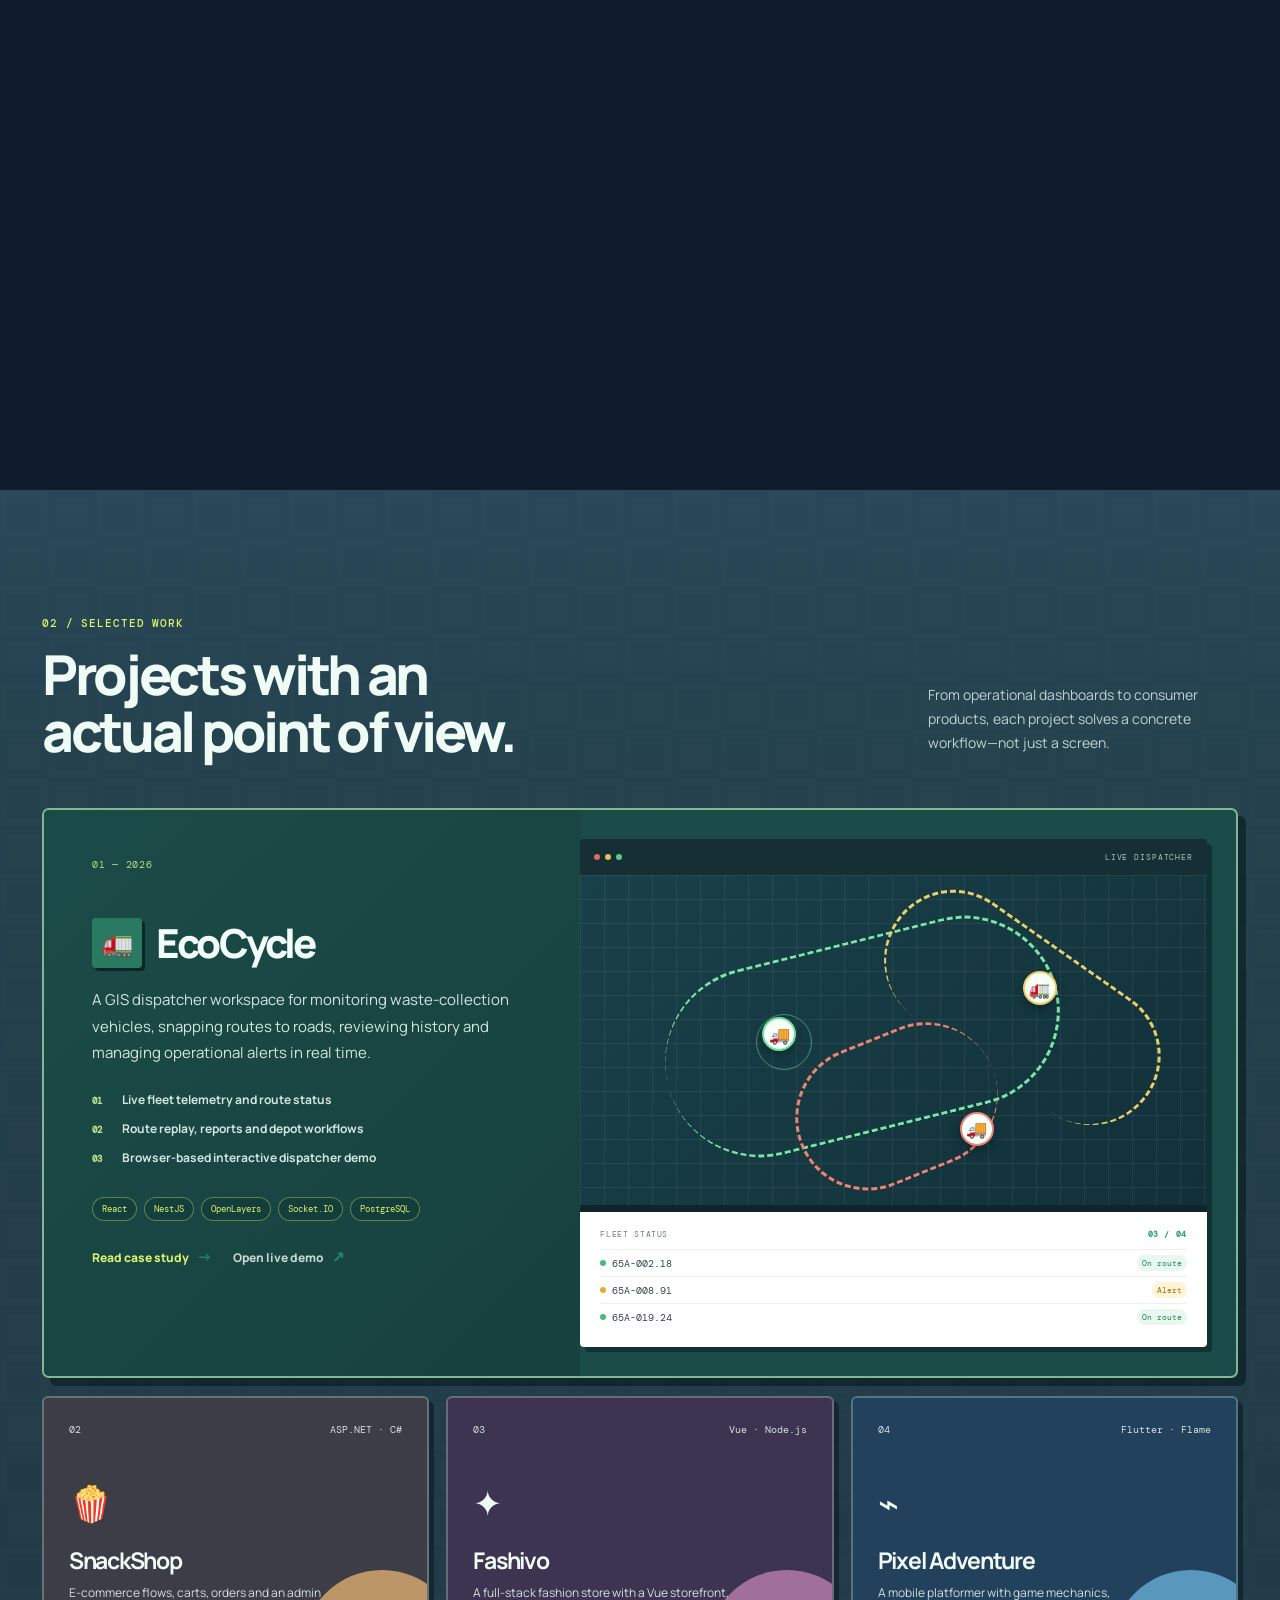
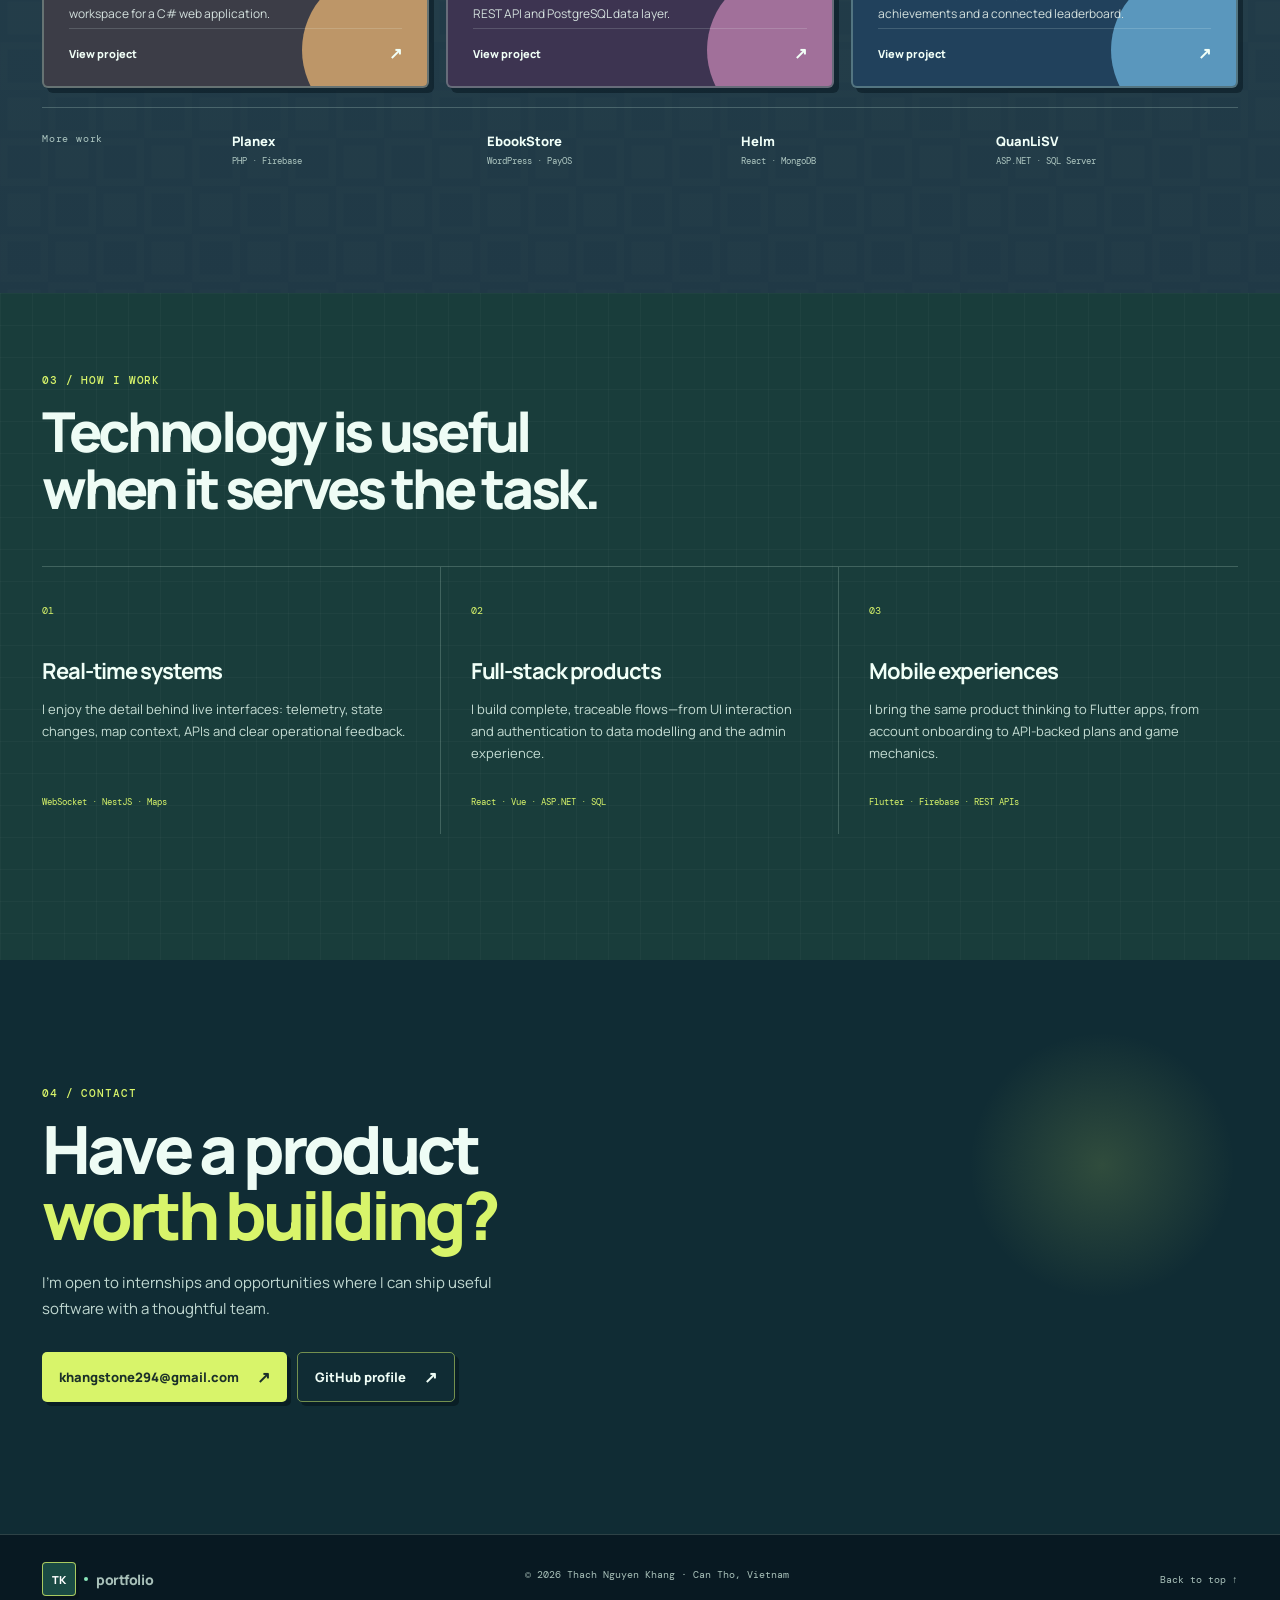
==== commit 578564de: "feat: extend Pixel Adventure visual language across portfolio" ====
--- a/index.html
+++ b/index.html
@@ -10,6 +10,7 @@
   <link href="https://fonts.googleapis.com/css2?family=DM+Mono:wght@400;500&family=Manrope:wght@400;500;600;700;800&display=swap" rel="stylesheet" />
   <link rel="stylesheet" href="portfolio.css" />
   <link rel="stylesheet" href="pixel-story.css" />
+  <link rel="stylesheet" href="pixel-portfolio.css" />
 </head>
 <body>
   <div class="page-noise" aria-hidden="true"></div>
--- a/pixel-portfolio.css
+++ b/pixel-portfolio.css
@@ -0,0 +1 @@
+:root{--ink:#eefcf5;--ink-soft:#c6ded8;--paper:#0d2430;--line:rgba(211,250,231,.18);--blue:#76bde6;--aqua:#8ae6ba;--lime:#d8f46a;--orange:#f5a36d;--radius:8px}body{background:#0b202b;color:var(--ink);background-image:linear-gradient(rgba(255,255,255,.026) 1px,transparent 1px),linear-gradient(90deg,rgba(255,255,255,.026) 1px,transparent 1px);background-size:32px 32px}.site-header{position:sticky;top:0;max-width:none;padding:16px max(24px,calc((100vw - 1236px)/2));border-bottom:1px solid rgba(219,252,230,.15);background:rgba(8,25,33,.86);backdrop-filter:blur(16px);-webkit-backdrop-filter:blur(16px)}.brand span{border:1px solid rgba(216,244,106,.75);border-radius:4px;background:#1a4a44;box-shadow:3px 3px 0 #07151d}.site-nav a,.header-link{color:#c6ddd7}.site-nav a:hover,.header-link:hover{color:var(--lime)}.hero-section{min-height:calc(100vh - 67px);background:#0d2631}.hero-section:before{background:linear-gradient(115deg,rgba(5,20,29,.86),rgba(8,30,37,.93) 69%),url("assets/images/Background/Blue.png"),linear-gradient(rgba(255,255,255,.04) 1px,transparent 1px),linear-gradient(90deg,rgba(255,255,255,.04) 1px,transparent 1px);background-size:auto,96px 96px,48px 48px,48px 48px}.hero-copy h1,.section-heading h2,.contact-section h2{letter-spacing:-.06em}.hero-copy h1 em,.contact-section h2 em{color:var(--lime)}.eyebrow span{background:var(--lime);box-shadow:0 0 0 5px rgba(216,244,106,.12)}.hero-intro{color:#cadbd5}.button{border-radius:5px;box-shadow:4px 4px 0 rgba(2,14,19,.45)}.button--primary{background:var(--lime);color:#1c3029}.button--primary:hover{background:#ebff90}.button--ghost{border-color:rgba(216,244,106,.45)}.hero-facts div{border-color:rgba(216,244,106,.23)}.hero-facts dd{color:#a3c1ba}.hero-console{border-radius:7px;border-color:rgba(216,244,106,.38);box-shadow:7px 7px 0 rgba(4,17,23,.7)}.console-bar{background:#142e38}.project-mark{border-radius:4px;background:#2a735c}.console-map{border-radius:4px;background:#173b47}.console-stack span{border-radius:3px}.work-section{position:relative;max-width:none;margin:0;padding-right:max(42px,calc((100vw - 1236px)/2));padding-left:max(42px,calc((100vw - 1236px)/2));background:linear-gradient(180deg,#173748,#12303c 20%,#0d2734 100%)}.work-section:before{content:"";position:absolute;inset:0;pointer-events:none;opacity:.12;background-image:url("assets/images/Background/Blue.png");background-size:96px 96px}.work-section>*{position:relative}.section-kicker{color:var(--lime)}.section-heading>p{color:#bdd4d0}.featured-work{border-radius:7px;border:2px solid #81b88f;background:#1b4b48;box-shadow:8px 8px 0 rgba(5,21,27,.55)}.featured-copy{background:linear-gradient(135deg,#1b4b48,#17413f)}.card-number{color:#b4e286}.work-icon{border-radius:4px;background:#2a7a62;box-shadow:3px 3px 0 #0a2727}.work-title h3{color:#f2fff8}.featured-description,.outcome-list{color:#d2e7df}.outcome-list span{color:#b9e58d}.tech-list span{border-color:rgba(216,244,106,.38);color:#d8f46a;background:rgba(8,36,36,.22)}.text-link{color:#d8f46a}.text-link--muted{color:#c4d7d1}.featured-visual{border-radius:4px;box-shadow:5px 5px 0 rgba(5,23,27,.48)}.project-card{border:2px solid rgba(197,237,216,.3);border-radius:6px;background:#173645;color:#f0fbf6;box-shadow:5px 5px 0 rgba(4,18,27,.48)}.project-card:hover{border-color:var(--lime);box-shadow:7px 7px 0 rgba(4,18,27,.6)}.project-card--snack{background:#3c3d47}.project-card--fashivo{background:#3d3451}.project-card--pixel{background:#21415c}.project-card-head,.project-card p{color:#d4e1de}.project-card-foot{border-color:rgba(236,255,247,.16);color:#f1fff7}.project-card--snack:after{background:#f4bd77}.project-card--fashivo:after{background:#cc8aba}.project-card--pixel:after{background:#72bce7}.all-work{border-color:rgba(215,246,232,.22)}.all-work>p,.all-work span{color:#aec7c1}.all-work a{color:#f0fff8}.all-work a:hover{color:var(--lime)}.focus-section{background:#193d3b;background-image:linear-gradient(rgba(255,255,255,.026) 1px,transparent 1px),linear-gradient(90deg,rgba(255,255,255,.026) 1px,transparent 1px);background-size:32px 32px}.focus-grid{border-color:rgba(217,247,232,.2)}.focus-grid article{border-color:rgba(217,247,232,.2)}.focus-grid span,.focus-grid div{color:var(--lime)}.focus-grid h3{color:#f0fff7}.focus-grid p{color:#c5ddd4}.contact-section{max-width:none;padding-right:max(42px,calc((100vw - 1236px)/2));padding-left:max(42px,calc((100vw - 1236px)/2));background:#102c34}.contact-section:after{background:radial-gradient(circle,rgba(216,244,106,.16),transparent 67%)}.contact-section>p:not(.section-kicker){color:#c0d8d1}.contact-section .button--ghost{border-color:rgba(216,244,106,.5);color:#effdf6}.contact-section .button--ghost:hover{background:rgba(216,244,106,.12)}footer{border-color:rgba(215,246,232,.18);background:#081922;color:#a8c0b9}footer a:last-child:hover{color:var(--lime)}@media(max-width:980px){.work-section,.focus-section,.contact-section{padding-right:24px;padding-left:24px}}@media(max-width:640px){.site-header{padding:13px 18px}.work-section,.focus-section,.contact-section{padding-right:20px;padding-left:20px}.featured-work,.project-card{box-shadow:4px 4px 0 rgba(4,18,27,.48)}}
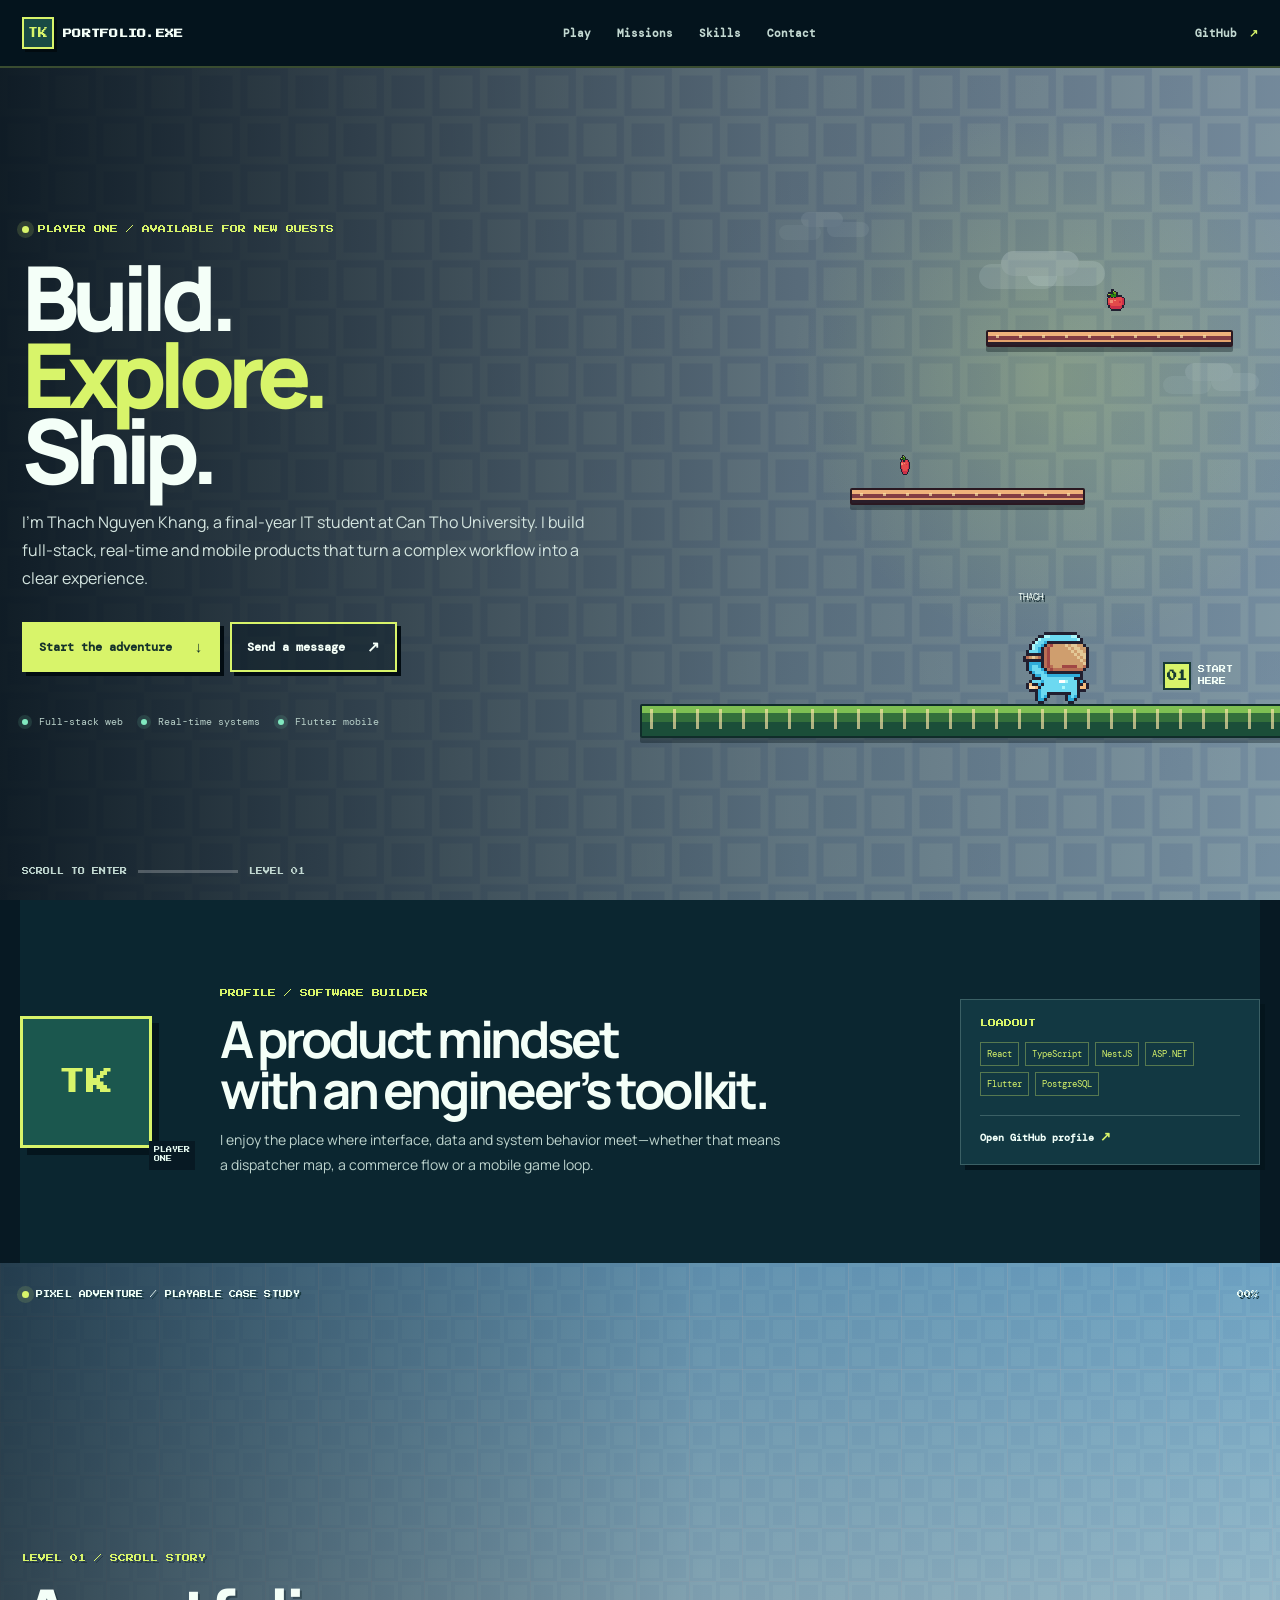
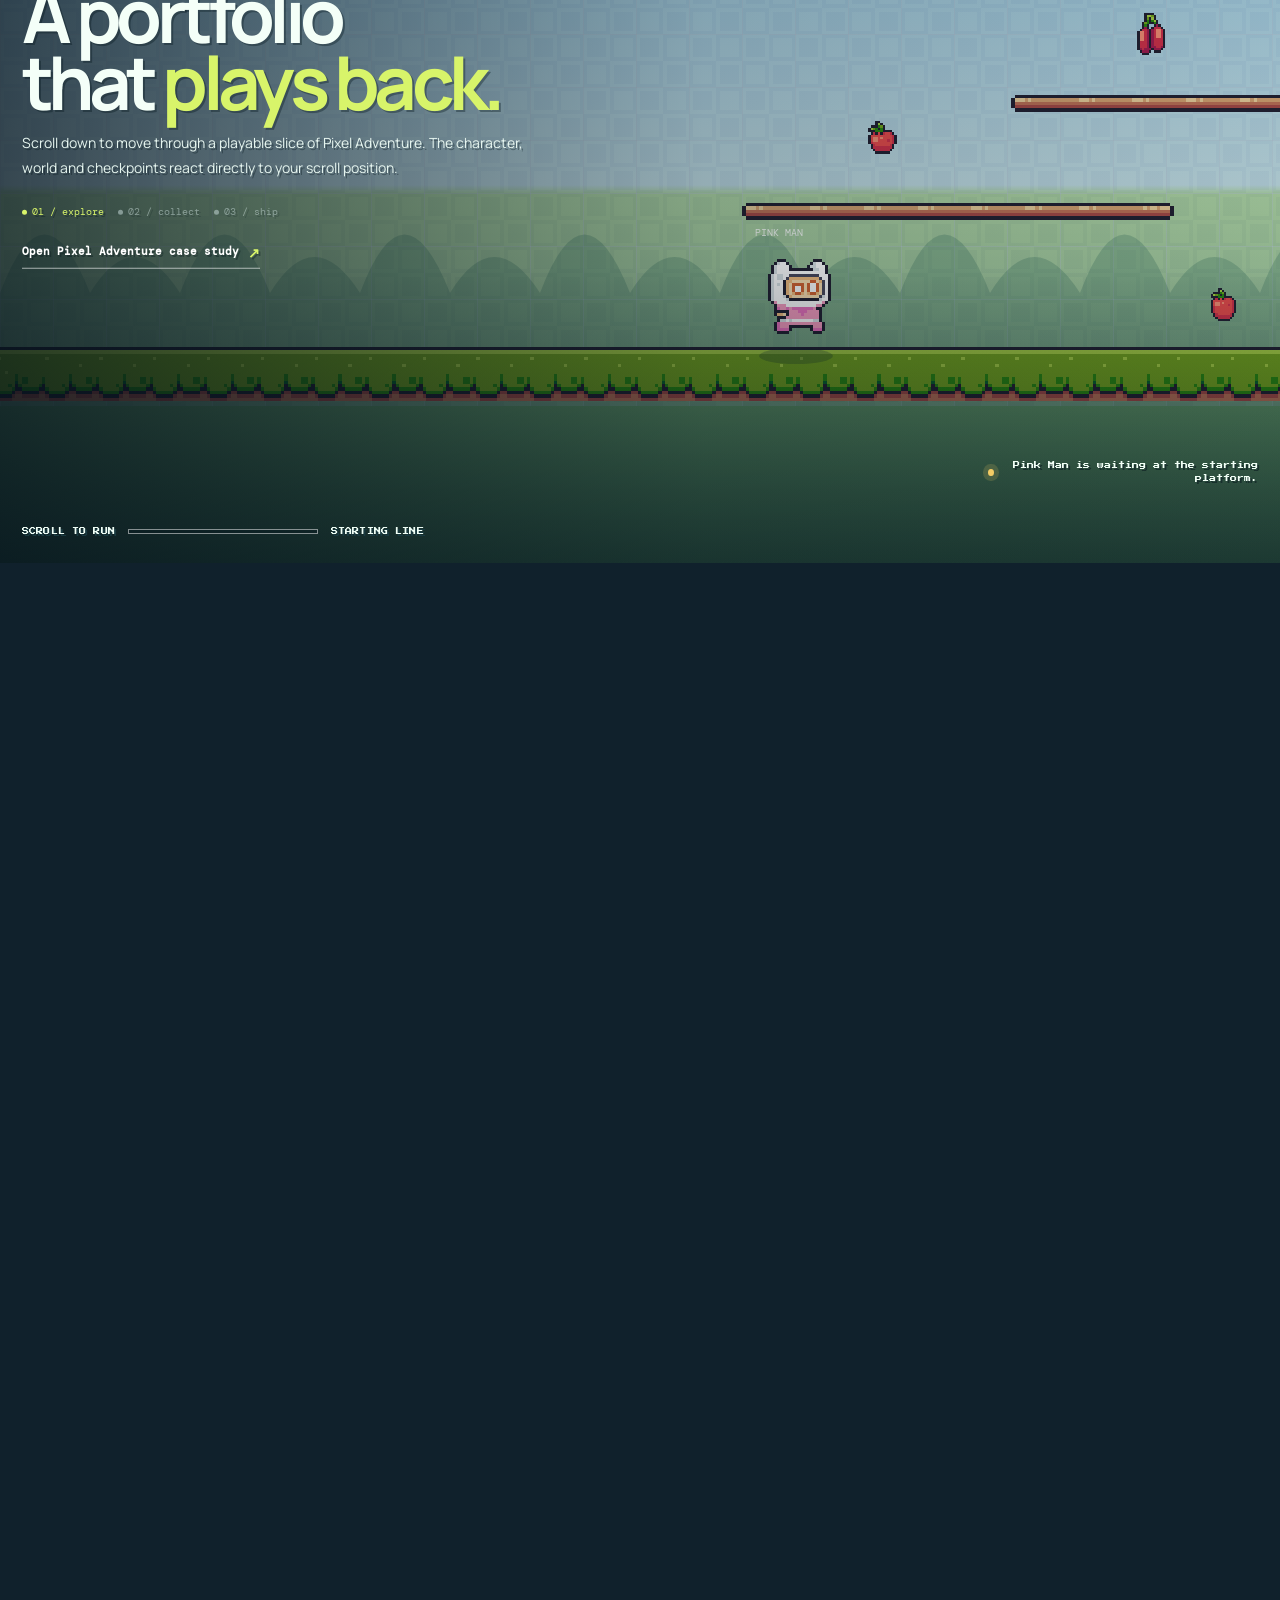
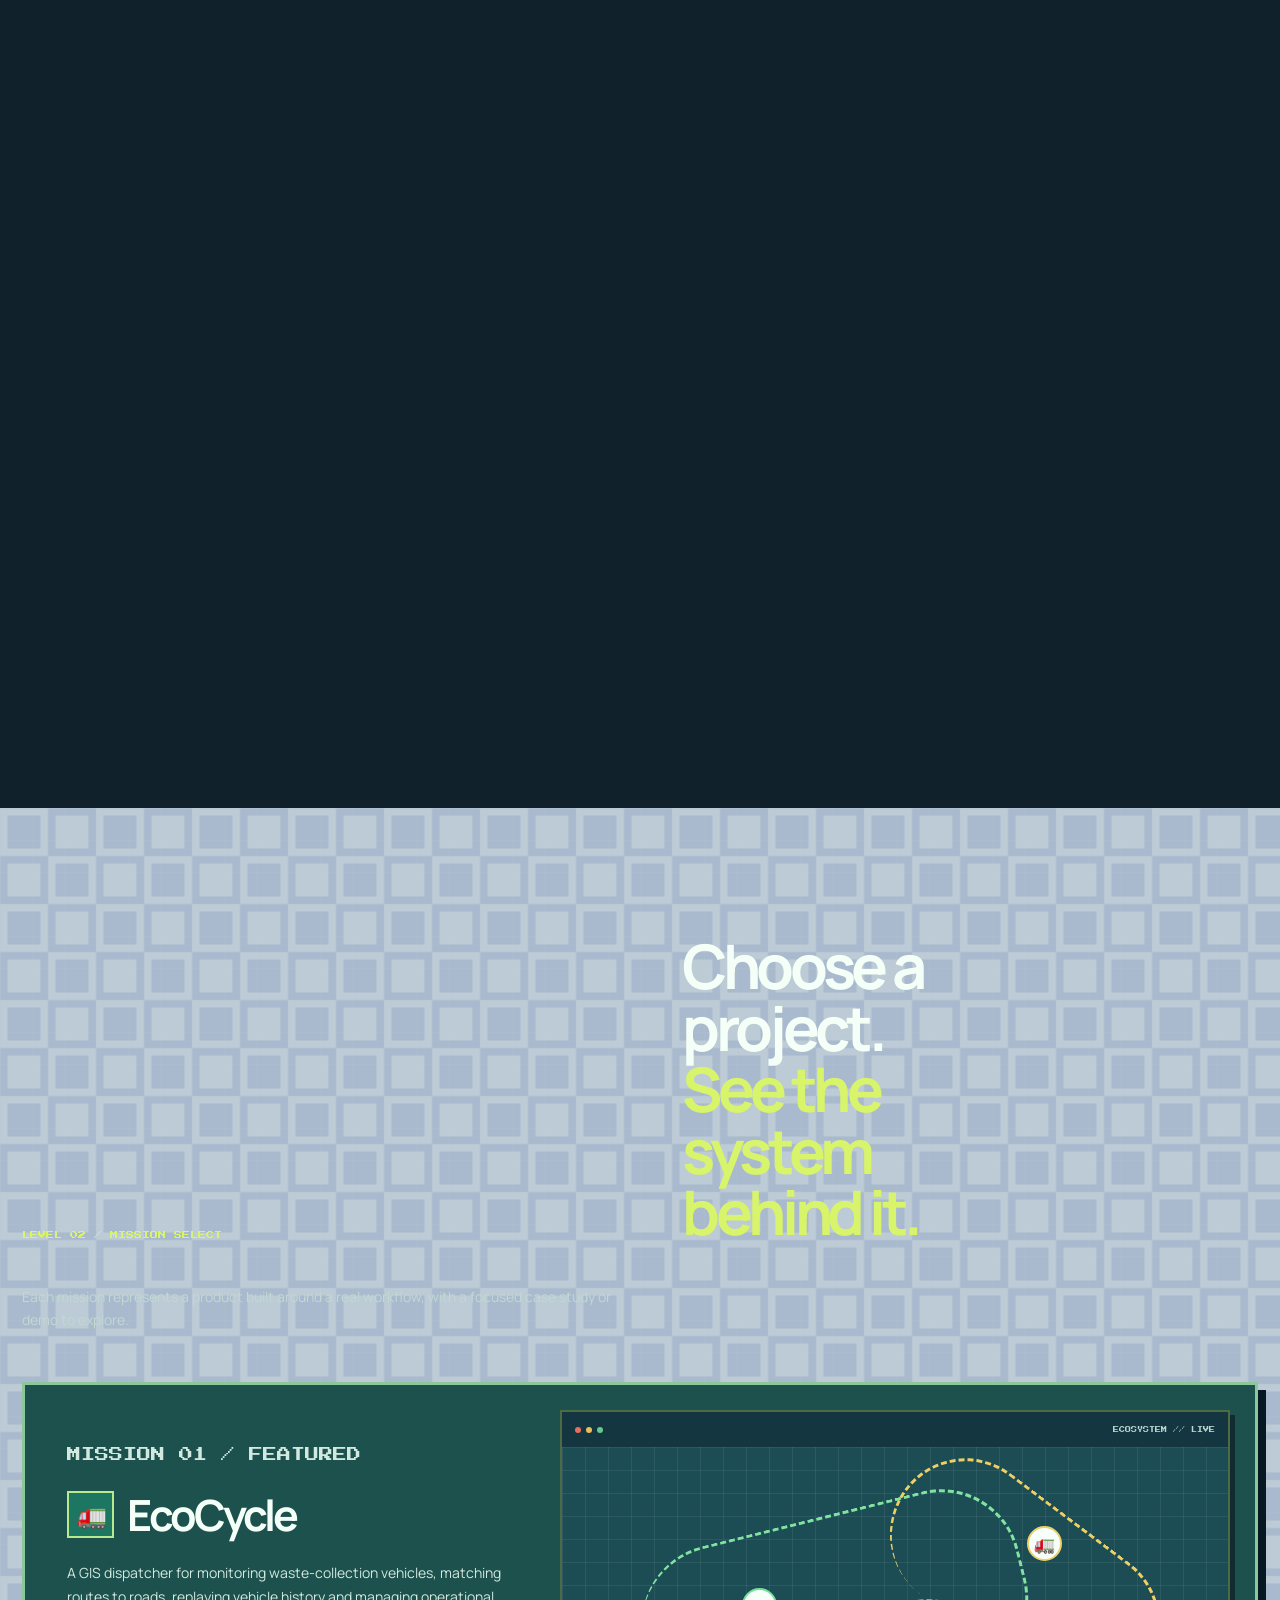
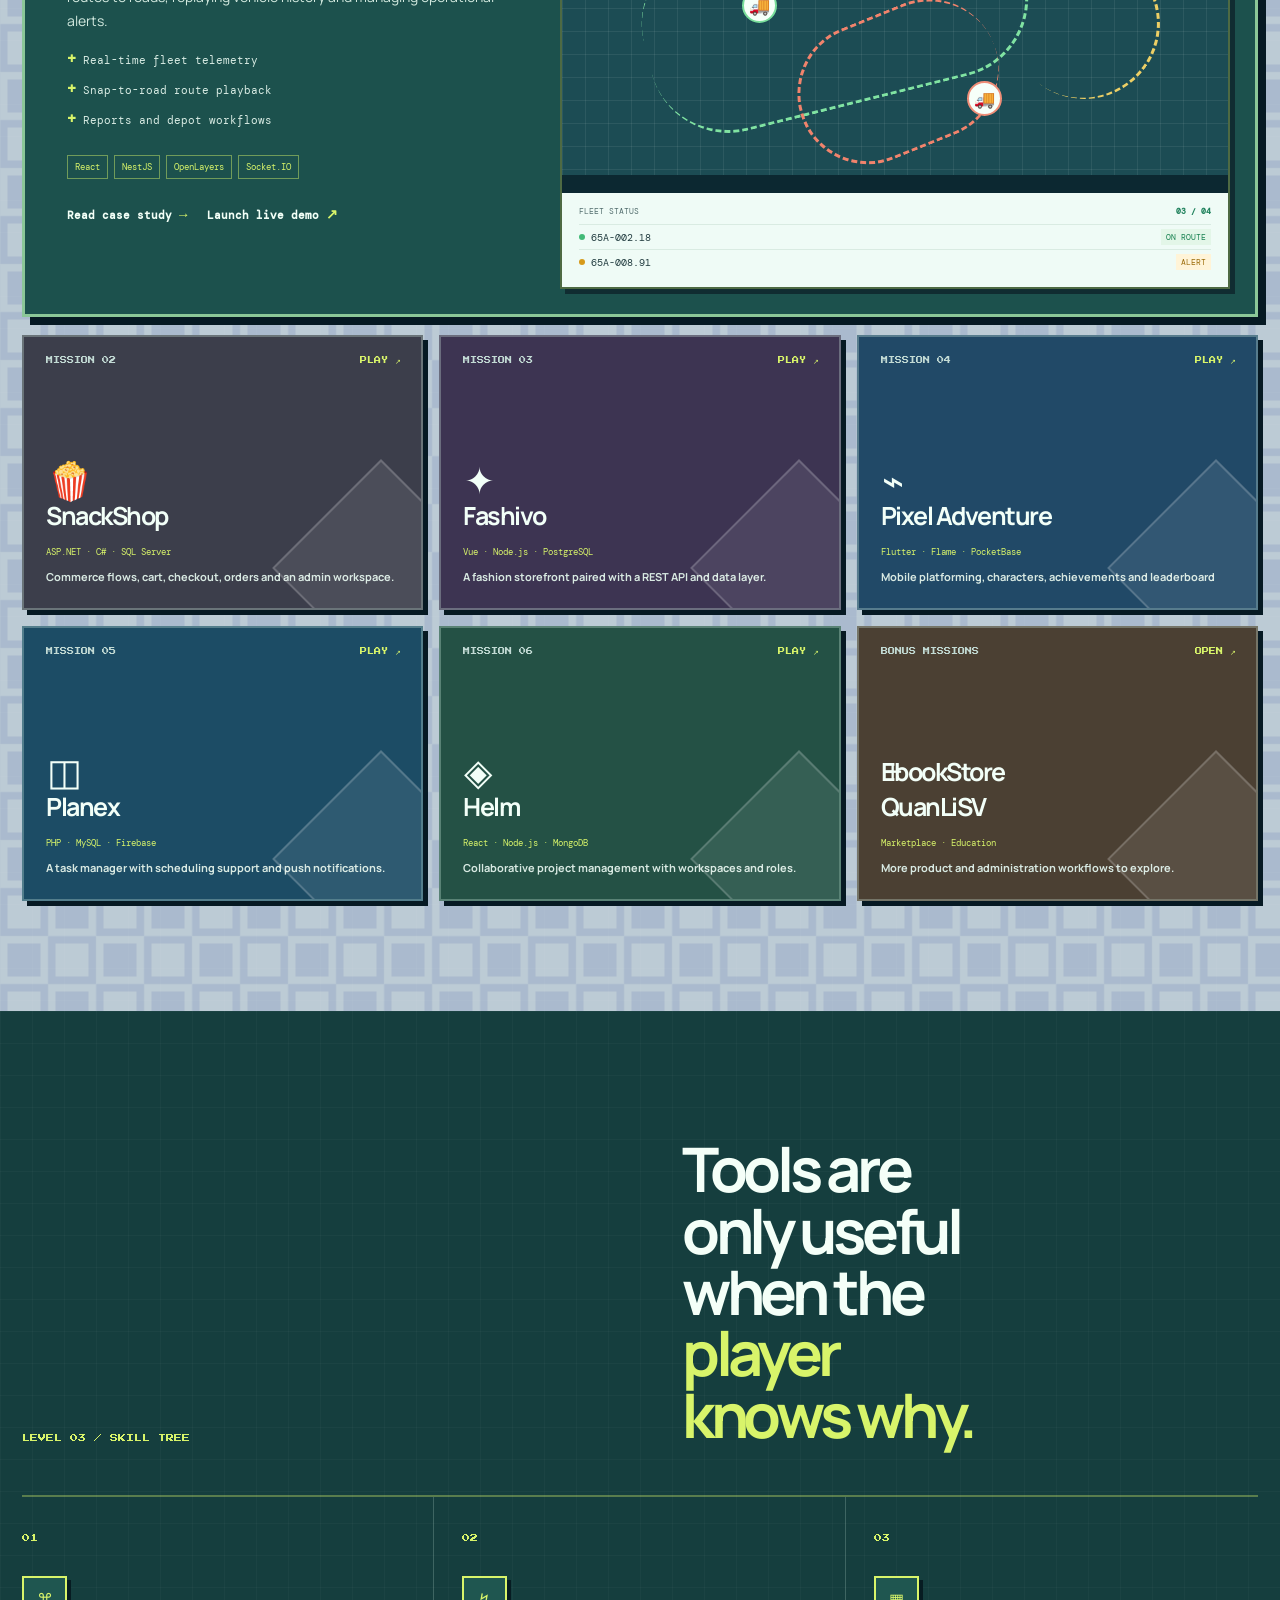
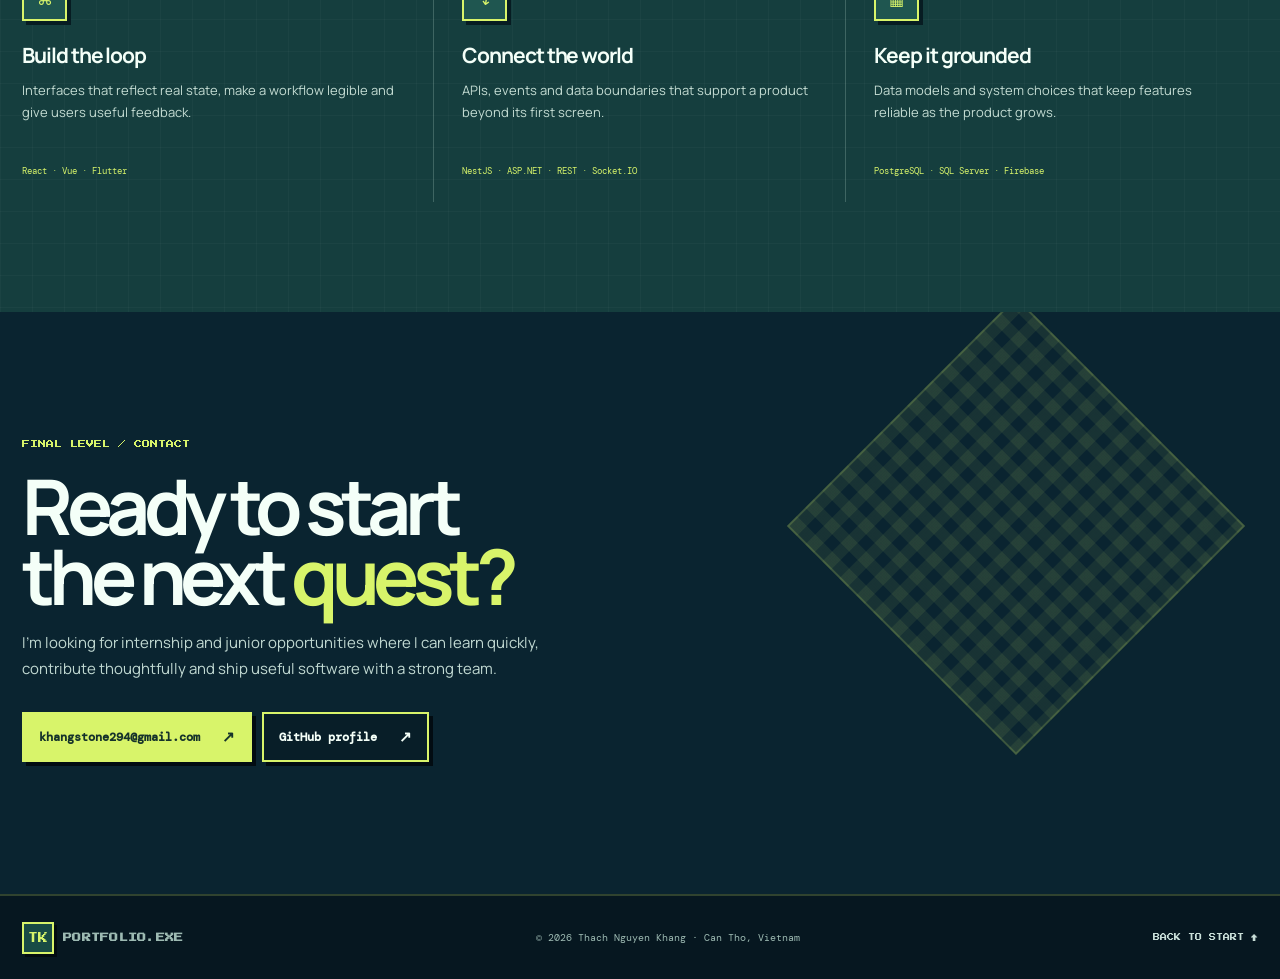
==== commit 2d9a4873: "feat: rebuild portfolio as pixel adventure" ====
--- a/index.html
+++ b/index.html
@@ -3,86 +3,90 @@
 <head>
   <meta charset="UTF-8" />
   <meta name="viewport" content="width=device-width, initial-scale=1.0" />
-  <meta name="description" content="Portfolio of Thach Nguyen Khang, a final-year IT student building full-stack, real-time and mobile products." />
-  <title>Thach Nguyen Khang — Software Portfolio</title>
+  <meta name="description" content="Thach Nguyen Khang's pixel-adventure software portfolio: full-stack, real-time and mobile projects." />
+  <title>TK // Pixel Adventure Portfolio</title>
   <link rel="preconnect" href="https://fonts.googleapis.com" />
   <link rel="preconnect" href="https://fonts.gstatic.com" crossorigin />
-  <link href="https://fonts.googleapis.com/css2?family=DM+Mono:wght@400;500&family=Manrope:wght@400;500;600;700;800&display=swap" rel="stylesheet" />
-  <link rel="stylesheet" href="portfolio.css" />
-  <link rel="stylesheet" href="pixel-story.css" />
-  <link rel="stylesheet" href="pixel-portfolio.css" />
+  <link href="https://fonts.googleapis.com/css2?family=DM+Mono:wght@400;500&family=Manrope:wght@400;500;600;700;800&family=Press+Start+2P&display=swap" rel="stylesheet" />
+  <link rel="stylesheet" href="adventure.css" />
 </head>
 <body>
-  <div class="page-noise" aria-hidden="true"></div>
-
-  <header class="site-header">
-    <a class="brand" href="#top" aria-label="Back to top"><span>TK</span><i></i>portfolio</a>
-    <nav class="site-nav" aria-label="Primary navigation">
-      <a href="#pixel-story">Pixel story</a><a href="#work">Selected work</a><a href="#focus">Focus</a><a href="#contact">Contact</a>
-    </nav>
-    <a class="header-link" href="https://github.com/DrStone113" target="_blank" rel="noreferrer">GitHub <span>↗</span></a>
+  <div class="screen-grain" aria-hidden="true"></div>
+  <header class="game-nav">
+    <a class="game-logo" href="#top"><span>TK</span><b>PORTFOLIO.EXE</b></a>
+    <nav aria-label="Primary navigation"><a href="#pixel-story">Play</a><a href="#missions">Missions</a><a href="#skills">Skills</a><a href="#contact">Contact</a></nav>
+    <a class="nav-github" href="https://github.com/DrStone113" target="_blank" rel="noreferrer">GitHub <i>↗</i></a>
   </header>
 
   <main id="top">
-    <section class="hero-section">
-      <div class="hero-orb hero-orb--one" aria-hidden="true"></div><div class="hero-orb hero-orb--two" aria-hidden="true"></div>
-      <div class="hero-copy">
-        <p class="eyebrow"><span></span> THACH NGUYEN KHANG · SOFTWARE ENGINEER</p>
-        <h1>Building products that feel <em>clear, fast</em> and real.</h1>
-        <p class="hero-intro">Final-year IT student at Can Tho University. I turn product ideas into dependable web, real-time and mobile experiences with thoughtful interfaces and maintainable systems behind them.</p>
-        <div class="hero-actions"><a class="button button--primary" href="#pixel-story">Take the scroll journey <b>↓</b></a><a class="button button--ghost" href="mailto:khangstone294@gmail.com">Let’s talk <b>↗</b></a></div>
-        <dl class="hero-facts"><div><dt>3.57 / 4.0</dt><dd>GPA</dd></div><div><dt>8+</dt><dd>projects built</dd></div><div><dt>Can Tho</dt><dd>Vietnam</dd></div></dl>
+    <section class="launch-level" aria-labelledby="launch-title">
+      <div class="launch-grid" aria-hidden="true"></div>
+      <div class="launch-copy">
+        <p class="pixel-kicker"><span></span> PLAYER ONE / AVAILABLE FOR NEW QUESTS</p>
+        <h1 id="launch-title">Build.<br /><em>Explore.</em><br />Ship.</h1>
+        <p class="launch-intro">I’m Thach Nguyen Khang, a final-year IT student at Can Tho University. I build full-stack, real-time and mobile products that turn a complex workflow into a clear experience.</p>
+        <div class="launch-actions"><a href="#pixel-story" class="pixel-button pixel-button--lime">Start the adventure <b>↓</b></a><a href="mailto:khangstone294@gmail.com" class="pixel-button pixel-button--line">Send a message <b>↗</b></a></div>
+        <div class="status-row"><span><i></i> Full-stack web</span><span><i></i> Real-time systems</span><span><i></i> Flutter mobile</span></div>
       </div>
-
-      <aside class="hero-console" aria-label="Current capabilities">
-        <div class="console-bar"><span></span><span></span><span></span><p>khang@portfolio:~</p></div>
-        <div class="console-body">
-          <p class="console-prompt">$ currently building</p>
-          <div class="console-project"><div class="project-mark">EC</div><div><small>FEATURED CASE STUDY</small><strong>EcoCycle</strong><span>Real-time fleet monitoring</span></div><i class="live-dot">live</i></div>
-          <div class="console-map" aria-hidden="true"><span class="route route--a"></span><span class="route route--b"></span><span class="route route--c"></span><span class="map-node map-node--a">●</span><span class="map-node map-node--b">●</span><span class="map-node map-node--c">●</span><span class="map-label">LIVE ROUTING</span></div>
-          <div class="console-stack"><span>React</span><span>NestJS</span><span>TypeScript</span><span>PostgreSQL</span><span>Socket.IO</span></div>
-          <a class="console-link" href="ecocycle.html">View case study <b>→</b></a>
-        </div>
-      </aside>
+      <div class="launch-world" aria-hidden="true">
+        <div class="cloud cloud--one"></div><div class="cloud cloud--two"></div><div class="cloud cloud--three"></div>
+        <span class="hero-fruit hero-fruit--a"></span><span class="hero-fruit hero-fruit--b"></span>
+        <div class="hero-platform hero-platform--high"></div><div class="hero-platform hero-platform--mid"></div><div class="hero-platform hero-platform--floor"></div>
+        <div class="hero-sprite"><span>THACH</span></div>
+        <div class="hero-sign"><b>01</b><span>START<br />HERE</span></div>
+      </div>
+      <div class="launch-footer"><span>SCROLL TO ENTER</span><i></i><span>LEVEL 01</span></div>
     </section>
 
-    <section class="pixel-story" id="pixel-story" aria-labelledby="pixel-story-title">
+    <section class="player-panel" data-reveal>
+      <div class="player-avatar"><span>TK</span><i>PLAYER<br />ONE</i></div>
+      <div class="player-summary"><p class="pixel-kicker">PROFILE / SOFTWARE BUILDER</p><h2>A product mindset<br />with an engineer’s toolkit.</h2><p>I enjoy the place where interface, data and system behavior meet—whether that means a dispatcher map, a commerce flow or a mobile game loop.</p></div>
+      <div class="player-loadout"><p>LOADOUT</p><div><span>React</span><span>TypeScript</span><span>NestJS</span><span>ASP.NET</span><span>Flutter</span><span>PostgreSQL</span></div><a href="https://github.com/DrStone113" target="_blank" rel="noreferrer">Open GitHub profile <b>↗</b></a></div>
+    </section>
+
+    <section class="pixel-story" id="pixel-story" aria-labelledby="story-title">
       <div class="pixel-story-sticky">
         <canvas class="pixel-story-canvas" id="pixelStoryCanvas" aria-hidden="true"></canvas>
-        <div class="pixel-vignette" aria-hidden="true"></div>
-        <div class="pixel-hud pixel-hud--top"><span>PIXEL ADVENTURE</span><span id="storyPercentage">00%</span></div>
-        <div class="pixel-hud pixel-hud--bottom"><span>SCROLL TO RUN</span><div class="story-meter"><i id="storyMeter"></i></div><span id="storyPhase">STARTING LINE</span></div>
-        <div class="story-copy"><p class="section-kicker">01 / SCROLL STORY</p><h2 id="pixel-story-title">The portfolio<br />can <em>play back.</em></h2><p id="storyDescription">Scroll down to move through a playable slice of Pixel Adventure. The character, world and checkpoints react directly to your scroll position.</p><div class="story-steps" aria-label="Story checkpoints"><span class="is-active">01 / explore</span><span>02 / collect</span><span>03 / ship</span></div><a class="pixel-case-link" href="pixeladventure.html">See the Pixel Adventure case study <b>↗</b></a></div>
-        <div class="pixel-caption"><span class="caption-dot"></span><span id="storyCaption">Pink Man is waiting at the starting platform.</span></div>
+        <div class="story-shade" aria-hidden="true"></div>
+        <div class="story-hud story-hud--top"><span>PIXEL ADVENTURE / PLAYABLE CASE STUDY</span><span id="storyPercentage">00%</span></div>
+        <div class="story-hud story-hud--bottom"><span>SCROLL TO RUN</span><div class="story-meter"><i id="storyMeter"></i></div><span id="storyPhase">STARTING LINE</span></div>
+        <div class="story-copy"><p class="pixel-kicker">LEVEL 01 / SCROLL STORY</p><h2 id="story-title">A portfolio<br />that <em>plays back.</em></h2><p id="storyDescription">Scroll down to move through a playable slice of Pixel Adventure. The character, world and checkpoints react directly to your scroll position.</p><div class="story-steps" aria-label="Story checkpoints"><span class="is-active">01 / explore</span><span>02 / collect</span><span>03 / ship</span></div><a class="story-link" href="pixeladventure.html">Open Pixel Adventure case study <b>↗</b></a></div>
+        <div class="story-caption"><span></span><span id="storyCaption">Pink Man is waiting at the starting platform.</span></div>
       </div>
     </section>
 
-    <section class="work-section" id="work">
-      <div class="section-heading" data-reveal><div><p class="section-kicker">02 / SELECTED WORK</p><h2>Projects with an<br />actual point of view.</h2></div><p>From operational dashboards to consumer products, each project solves a concrete workflow—not just a screen.</p></div>
-
-      <article class="featured-work" data-reveal>
-        <div class="featured-copy"><p class="card-number">01 — 2026</p><div class="work-title"><span class="work-icon">🚛</span><h3>EcoCycle</h3></div><p class="featured-description">A GIS dispatcher workspace for monitoring waste-collection vehicles, snapping routes to roads, reviewing history and managing operational alerts in real time.</p><ul class="outcome-list"><li><span>01</span> Live fleet telemetry and route status</li><li><span>02</span> Route replay, reports and depot workflows</li><li><span>03</span> Browser-based interactive dispatcher demo</li></ul><div class="tech-list"><span>React</span><span>NestJS</span><span>OpenLayers</span><span>Socket.IO</span><span>PostgreSQL</span></div><div class="work-actions"><a class="text-link" href="ecocycle.html">Read case study <b>→</b></a><a class="text-link text-link--muted" href="ecocycle-live.html">Open live demo <b>↗</b></a></div></div>
-        <div class="featured-visual" aria-hidden="true"><div class="visual-topbar"><span></span><span></span><span></span><i>LIVE DISPATCHER</i></div><div class="visual-map"><div class="map-grid"></div><span class="visual-route visual-route--one"></span><span class="visual-route visual-route--two"></span><span class="visual-route visual-route--three"></span><span class="vehicle vehicle--one">🚚</span><span class="vehicle vehicle--two">🚛</span><span class="vehicle vehicle--three">🚚</span><div class="map-pulse"></div></div><div class="visual-panel"><p>FLEET STATUS <b>03 / 04</b></p><div><span class="status-dot"></span>65A-002.18 <i>On route</i></div><div><span class="status-dot amber"></span>65A-008.91 <i>Alert</i></div><div><span class="status-dot"></span>65A-019.24 <i>On route</i></div></div></div>
+    <section class="mission-level" id="missions">
+      <div class="level-heading" data-reveal><p class="pixel-kicker">LEVEL 02 / MISSION SELECT</p><h2>Choose a project.<br /><em>See the system behind it.</em></h2><p>Each mission represents a product built around a real workflow, with a focused case study or demo to explore.</p></div>
+      <article class="boss-mission" data-reveal>
+        <div class="boss-copy"><p class="mission-id">MISSION 01 / FEATURED</p><h3><span>🚛</span> EcoCycle</h3><p>A GIS dispatcher for monitoring waste-collection vehicles, matching routes to roads, replaying vehicle history and managing operational alerts.</p><ul><li><b>+</b> Real-time fleet telemetry</li><li><b>+</b> Snap-to-road route playback</li><li><b>+</b> Reports and depot workflows</li></ul><div class="mission-tags"><span>React</span><span>NestJS</span><span>OpenLayers</span><span>Socket.IO</span></div><div class="mission-links"><a href="ecocycle.html">Read case study <b>→</b></a><a href="ecocycle-live.html">Launch live demo <b>↗</b></a></div></div>
+        <div class="boss-screen" aria-hidden="true"><div class="screen-bar"><span></span><span></span><span></span><i>ECOSYSTEM // LIVE</i></div><div class="screen-map"><div class="map-path path-one"></div><div class="map-path path-two"></div><div class="map-path path-three"></div><span class="truck truck--one">🚚</span><span class="truck truck--two">🚛</span><span class="truck truck--three">🚚</span></div><div class="screen-stats"><p>FLEET STATUS <b>03 / 04</b></p><div><i></i>65A-002.18 <span>ON ROUTE</span></div><div><i class="warn"></i>65A-008.91 <span>ALERT</span></div></div></div>
       </article>
 
-      <div class="project-grid">
-        <a class="project-card project-card--snack" href="snackshop.html" data-reveal><div class="project-card-head"><span>02</span><i>ASP.NET · C#</i></div><div class="project-icon">🍿</div><h3>SnackShop</h3><p>E-commerce flows, carts, orders and an admin workspace for a C# web application.</p><div class="project-card-foot"><span>View project</span><b>↗</b></div></a>
-        <a class="project-card project-card--fashivo" href="fashivo.html" data-reveal><div class="project-card-head"><span>03</span><i>Vue · Node.js</i></div><div class="project-icon">✦</div><h3>Fashivo</h3><p>A full-stack fashion store with a Vue storefront, REST API and PostgreSQL data layer.</p><div class="project-card-foot"><span>View project</span><b>↗</b></div></a>
-        <a class="project-card project-card--pixel" href="pixeladventure.html" data-reveal><div class="project-card-head"><span>04</span><i>Flutter · Flame</i></div><div class="project-icon">⌁</div><h3>Pixel Adventure</h3><p>A mobile platformer with game mechanics, achievements and a connected leaderboard.</p><div class="project-card-foot"><span>View project</span><b>↗</b></div></a>
+      <div class="mission-grid">
+        <a class="mission-card mission-card--snack" href="snackshop.html" data-reveal><p>MISSION 02</p><span>🍿</span><h3>SnackShop</h3><small>ASP.NET · C# · SQL Server</small><b>Commerce flows, cart, checkout, orders and an admin workspace.</b><i>PLAY ↗</i></a>
+        <a class="mission-card mission-card--fashivo" href="fashivo.html" data-reveal><p>MISSION 03</p><span>✦</span><h3>Fashivo</h3><small>Vue · Node.js · PostgreSQL</small><b>A fashion storefront paired with a REST API and data layer.</b><i>PLAY ↗</i></a>
+        <a class="mission-card mission-card--pixel" href="pixeladventure.html" data-reveal><p>MISSION 04</p><span>⌁</span><h3>Pixel Adventure</h3><small>Flutter · Flame · PocketBase</small><b>Mobile platforming, characters, achievements and leaderboard systems.</b><i>PLAY ↗</i></a>
+        <a class="mission-card mission-card--planex" href="planex.html" data-reveal><p>MISSION 05</p><span>◫</span><h3>Planex</h3><small>PHP · MySQL · Firebase</small><b>A task manager with scheduling support and push notifications.</b><i>PLAY ↗</i></a>
+        <a class="mission-card mission-card--helm" href="helm.html" data-reveal><p>MISSION 06</p><span>◈</span><h3>Helm</h3><small>React · Node.js · MongoDB</small><b>Collaborative project management with workspaces and roles.</b><i>PLAY ↗</i></a>
+        <a class="mission-card mission-card--more" href="ebookstore.html" data-reveal><p>BONUS MISSIONS</p><span>+</span><h3>EbookStore<br />QuanLiSV</h3><small>Marketplace · Education</small><b>More product and administration workflows to explore.</b><i>OPEN ↗</i></a>
       </div>
-
-      <div class="all-work"><p>More work</p><div><a href="planex.html">Planex <span>PHP · Firebase</span></a><a href="ebookstore.html">EbookStore <span>WordPress · PayOS</span></a><a href="helm.html">Helm <span>React · MongoDB</span></a><a href="quanlisv.html">QuanLiSV <span>ASP.NET · SQL Server</span></a></div></div>
     </section>
 
-    <section class="focus-section" id="focus">
-      <div class="section-heading section-heading--compact" data-reveal><div><p class="section-kicker">03 / HOW I WORK</p><h2>Technology is useful<br />when it serves the task.</h2></div></div>
-      <div class="focus-grid"><article><span>01</span><h3>Real-time systems</h3><p>I enjoy the detail behind live interfaces: telemetry, state changes, map context, APIs and clear operational feedback.</p><div>WebSocket · NestJS · Maps</div></article><article><span>02</span><h3>Full-stack products</h3><p>I build complete, traceable flows—from UI interaction and authentication to data modelling and the admin experience.</p><div>React · Vue · ASP.NET · SQL</div></article><article><span>03</span><h3>Mobile experiences</h3><p>I bring the same product thinking to Flutter apps, from account onboarding to API-backed plans and game mechanics.</p><div>Flutter · Firebase · REST APIs</div></article></div>
+    <section class="skill-level" id="skills">
+      <div class="level-heading" data-reveal><p class="pixel-kicker">LEVEL 03 / SKILL TREE</p><h2>Tools are only useful<br />when the <em>player knows why.</em></h2></div>
+      <div class="skill-tree">
+        <article data-reveal><span>01</span><div class="skill-icon">⌘</div><h3>Build the loop</h3><p>Interfaces that reflect real state, make a workflow legible and give users useful feedback.</p><small>React · Vue · Flutter</small></article>
+        <article data-reveal><span>02</span><div class="skill-icon">↯</div><h3>Connect the world</h3><p>APIs, events and data boundaries that support a product beyond its first screen.</p><small>NestJS · ASP.NET · REST · Socket.IO</small></article>
+        <article data-reveal><span>03</span><div class="skill-icon">▦</div><h3>Keep it grounded</h3><p>Data models and system choices that keep features reliable as the product grows.</p><small>PostgreSQL · SQL Server · Firebase</small></article>
+      </div>
     </section>
 
-    <section class="contact-section" id="contact" data-reveal><p class="section-kicker">04 / CONTACT</p><h2>Have a product<br /><em>worth building?</em></h2><p>I’m open to internships and opportunities where I can ship useful software with a thoughtful team.</p><div class="contact-actions"><a class="button button--primary" href="mailto:khangstone294@gmail.com">khangstone294@gmail.com <b>↗</b></a><a class="button button--ghost" href="https://github.com/DrStone113" target="_blank" rel="noreferrer">GitHub profile <b>↗</b></a></div></section>
+    <section class="contact-level" id="contact" data-reveal>
+      <p class="pixel-kicker">FINAL LEVEL / CONTACT</p><h2>Ready to start<br />the next <em>quest?</em></h2><p>I’m looking for internship and junior opportunities where I can learn quickly, contribute thoughtfully and ship useful software with a strong team.</p><div><a class="pixel-button pixel-button--lime" href="mailto:khangstone294@gmail.com">khangstone294@gmail.com <b>↗</b></a><a class="pixel-button pixel-button--line" href="https://github.com/DrStone113" target="_blank" rel="noreferrer">GitHub profile <b>↗</b></a></div>
+    </section>
   </main>
 
-  <footer><a class="brand" href="#top"><span>TK</span><i></i>portfolio</a><p>© 2026 Thach Nguyen Khang · Can Tho, Vietnam</p><a href="#top">Back to top ↑</a></footer>
+  <footer><a class="game-logo" href="#top"><span>TK</span><b>PORTFOLIO.EXE</b></a><p>© 2026 Thach Nguyen Khang · Can Tho, Vietnam</p><a href="#top">BACK TO START ↑</a></footer>
   <script src="portfolio.js"></script>
 </body>
 </html>
--- a/adventure.css
+++ b/adventure.css
@@ -0,0 +1 @@
+:root{--night:#071923;--deep:#0b2934;--panel:#153b44;--panel-2:#1c4d4a;--ink:#f4fff8;--soft:#c2d8d1;--line:rgba(222,255,239,.2);--lime:#d8f46a;--aqua:#81e8bf;--sky:#6db4dd;--gold:#f3cc65;--orange:#ef946c;--pixel:"Press Start 2P",monospace;--mono:"DM Mono",monospace;--sans:Manrope,Arial,sans-serif}*{box-sizing:border-box}html{scroll-behavior:smooth}body{margin:0;overflow-x:hidden;background:var(--night);color:var(--ink);font-family:var(--sans)}a{color:inherit}.screen-grain{position:fixed;inset:0;z-index:99;pointer-events:none;opacity:.06;background-image:repeating-linear-gradient(0deg,transparent 0 3px,rgba(255,255,255,.15) 4px);mix-blend-mode:soft-light}.game-nav{position:sticky;z-index:20;top:0;display:flex;align-items:center;justify-content:space-between;gap:20px;height:68px;padding:0 max(22px,calc((100vw - 1240px)/2));border-bottom:2px solid rgba(216,244,106,.25);background:rgba(5,20,29,.91);backdrop-filter:blur(12px)}.game-logo{display:flex;align-items:center;gap:9px;text-decoration:none}.game-logo span{display:grid;place-items:center;width:32px;height:32px;border:2px solid var(--lime);background:#194b45;color:var(--lime);font-family:var(--pixel);font-size:10px;box-shadow:3px 3px 0 #020b10}.game-logo b{font-family:var(--pixel);font-size:9px;letter-spacing:.03em}.game-nav nav{display:flex;gap:26px}.game-nav nav a,.nav-github{color:#c2d8d1;text-decoration:none;font-family:var(--mono);font-size:11px;font-weight:700}.game-nav nav a:hover,.nav-github:hover{color:var(--lime)}.nav-github i{margin-left:5px;color:var(--lime);font-style:normal}.launch-level{position:relative;isolation:isolate;display:grid;grid-template-columns:1fr 1fr;align-items:center;min-height:calc(100vh - 68px);padding:78px max(22px,calc((100vw - 1240px)/2)) 96px;overflow:hidden;background:linear-gradient(145deg,#0a202c,#134253)}.launch-grid{position:absolute;z-index:-2;inset:0;background-image:linear-gradient(rgba(255,255,255,.06) 1px,transparent 1px),linear-gradient(90deg,rgba(255,255,255,.06) 1px,transparent 1px),url("assets/images/Background/Blue.png");background-size:48px 48px,48px 48px,96px 96px;opacity:.68}.launch-level:after{content:"";position:absolute;z-index:-1;inset:0;background:radial-gradient(circle at 83% 37%,rgba(216,244,106,.2),transparent 23%),linear-gradient(90deg,rgba(4,16,25,.9),rgba(4,18,25,.28) 62%,rgba(4,18,25,.04))}.pixel-kicker{display:flex;align-items:center;gap:9px;margin:0;color:var(--lime);font-family:var(--pixel);font-size:8px;line-height:1.8}.pixel-kicker span{width:7px;height:7px;border-radius:50%;background:var(--lime);box-shadow:0 0 0 5px rgba(216,244,106,.15)}.launch-copy{position:relative;z-index:2;max-width:640px}.launch-copy h1{margin:23px 0 20px;font-size:clamp(56px,7vw,96px);font-weight:800;letter-spacing:-.08em;line-height:.85}.launch-copy h1 em,.level-heading h2 em,.contact-level h2 em{color:var(--lime);font-style:normal}.launch-intro{max-width:575px;margin:0;color:#d3e4df;font-size:16px;line-height:1.75}.launch-actions,.contact-level>div{display:flex;flex-wrap:wrap;gap:10px;margin-top:30px}.pixel-button{display:inline-flex;align-items:center;justify-content:space-between;gap:22px;padding:13px 15px;border:2px solid var(--lime);box-shadow:4px 4px 0 #020c12;color:var(--ink);font-family:var(--mono);font-size:12px;font-weight:800;text-decoration:none;transition:transform .18s,box-shadow .18s}.pixel-button:hover{transform:translate(-2px,-2px);box-shadow:6px 6px 0 #020c12}.pixel-button b{font-size:15px}.pixel-button--lime{background:var(--lime);color:#16332b}.pixel-button--line{background:rgba(6,22,30,.43)}.status-row{display:flex;flex-wrap:wrap;gap:10px 18px;margin-top:43px;color:#b8d0c9;font-family:var(--mono);font-size:10px}.status-row i{display:inline-block;width:6px;height:6px;margin-right:5px;border-radius:50%;background:var(--aqua);box-shadow:0 0 0 4px rgba(129,232,191,.12)}.launch-world{position:relative;align-self:stretch;min-height:480px}.cloud{position:absolute;border-radius:80px;background:rgba(237,250,253,.18);box-shadow:26px 10px 0 rgba(237,250,253,.14),-22px 13px 0 rgba(237,250,253,.11)}.cloud--one{top:16%;right:29%;width:78px;height:25px}.cloud--two{top:33%;right:4%;width:48px;height:18px;opacity:.58}.cloud--three{top:10%;left:26%;width:42px;height:15px;opacity:.44}.hero-platform{position:absolute;height:17px;border:2px solid #2a1821;border-radius:2px;background:linear-gradient(#efb27b 0 27%,#833d44 27% 64%,#e4a36d 64% 78%,#291d29 78%);box-shadow:0 5px 0 rgba(4,18,25,.35)}.hero-platform:after{content:"";position:absolute;inset:3px 8px 7px;background:repeating-linear-gradient(90deg,rgba(255,231,169,.66) 0 3px,transparent 3px 23px)}.hero-platform--high{top:28%;right:4%;width:40%}.hero-platform--mid{top:52%;right:28%;width:38%}.hero-platform--floor{right:-8%;bottom:10%;width:108%;height:34px;background:linear-gradient(#7ebf53 0 22%,#336f3b 22% 54%,#1b4e39 54%);border-color:#102d2a}.hero-sprite{position:absolute;right:25%;bottom:calc(10% + 34px);width:96px;height:96px;background-image:url("assets/images/Main Characters/Virtual Guy/Idle (32x32).png");background-size:1056px 96px;background-repeat:no-repeat;image-rendering:pixelated;animation:hero-idle 1.1s steps(11) infinite}.hero-sprite span{position:absolute;top:-17px;left:10px;color:#f3fff8;font-family:var(--mono);font-size:9px;white-space:nowrap;text-shadow:2px 2px #152b32}@keyframes hero-idle{to{background-position:-1056px 0}}.hero-fruit{position:absolute;display:block;width:50px;height:50px;background-image:url("assets/images/Items/Fruits/Apple.png");background-size:850px 50px;background-repeat:no-repeat;image-rendering:pixelated}.hero-fruit--a{right:19%;top:20%;background-position:-150px 0}.hero-fruit--b{right:53%;top:45%;transform:scale(.7);background-position:-400px 0}.hero-sign{position:absolute;right:4%;bottom:calc(10% + 48px);display:flex;align-items:center;gap:7px;color:#f3fff8;font-family:var(--pixel);font-size:7px;line-height:1.7}.hero-sign b{display:grid;place-items:center;width:28px;height:28px;border:2px solid #193b35;background:var(--lime);color:#173b32;font-size:10px}.launch-footer{position:absolute;right:max(22px,calc((100vw - 1240px)/2));bottom:25px;left:max(22px,calc((100vw - 1240px)/2));display:flex;align-items:center;gap:11px;color:#c1d8d1;font-family:var(--pixel);font-size:7px}.launch-footer i{width:100px;height:3px;background:rgba(255,255,255,.23)}.player-panel{display:grid;grid-template-columns:160px minmax(0,1fr) 300px;gap:40px;align-items:center;max-width:1240px;margin:0 auto;padding:86px 0;background:#0b2630}.player-avatar{position:relative;display:grid;place-items:center;width:132px;height:132px;border:3px solid var(--lime);background:#1b574e;box-shadow:7px 7px 0 #04151d;font-family:var(--pixel)}.player-avatar span{font-size:28px;color:var(--lime)}.player-avatar i{position:absolute;right:-46px;bottom:-25px;padding:5px;background:#071923;color:#eafdf3;font-family:var(--pixel);font-size:6px;font-style:normal;line-height:1.6}.player-summary h2{margin:13px 0;font-size:clamp(31px,4vw,51px);line-height:1;letter-spacing:-.065em}.player-summary>p:last-child{max-width:570px;margin:0;color:#bed4ce;font-size:14px;line-height:1.75}.player-loadout{padding:19px;border:1px solid var(--line);background:#123842;box-shadow:5px 5px 0 #04151d}.player-loadout>p{margin:0 0 15px;color:var(--lime);font-family:var(--pixel);font-size:8px}.player-loadout div{display:flex;flex-wrap:wrap;gap:6px}.player-loadout span{border:1px solid rgba(216,244,106,.34);padding:5px 6px;color:#d8f46a;font-family:var(--mono);font-size:9px}.player-loadout a{display:block;margin-top:19px;padding-top:12px;border-top:1px solid var(--line);color:#effef8;font-family:var(--mono);font-size:10px;font-weight:700;text-decoration:none}.player-loadout b{color:var(--lime);font-size:13px}.pixel-story{position:relative;height:305vh;background:#10212c}.pixel-story-sticky{position:sticky;top:0;height:100vh;overflow:hidden;background:linear-gradient(#72b7de 0%,#b6dfe5 54%,#90c47c 70%,#386a4a 100%)}.pixel-story-canvas{position:absolute;inset:0;width:100%;height:100%;image-rendering:pixelated}.story-shade{position:absolute;inset:0;pointer-events:none;background:linear-gradient(90deg,rgba(4,17,27,.73),rgba(4,17,27,.22) 55%,rgba(4,17,27,.1)),linear-gradient(0deg,rgba(4,17,27,.56),transparent 33%)}.story-hud{position:absolute;z-index:2;right:max(22px,calc((100vw - 1240px)/2));left:max(22px,calc((100vw - 1240px)/2));display:flex;align-items:center;justify-content:space-between;color:#effff7;font-family:var(--pixel);font-size:7px;letter-spacing:.02em;text-shadow:2px 2px #193a41}.story-hud--top{top:28px}.story-hud--top span:first-child:before{content:"";display:inline-block;width:7px;height:7px;margin-right:7px;border-radius:50%;background:var(--lime);box-shadow:0 0 0 5px rgba(216,244,106,.13)}.story-hud--bottom{bottom:28px;justify-content:flex-start;gap:13px}.story-meter{width:min(190px,25vw);height:5px;border:1px solid rgba(255,255,255,.5);background:rgba(5,23,31,.4)}.story-meter i{display:block;width:100%;height:100%;transform:scaleX(0);transform-origin:left;background:var(--lime);box-shadow:0 0 12px var(--lime)}.story-copy{position:absolute;z-index:2;top:50%;left:max(22px,calc((100vw - 1240px)/2));width:min(520px,48vw);transform:translateY(-51%);text-shadow:2px 2px rgba(4,20,26,.35)}.story-copy h2{margin:16px 0;font-size:clamp(46px,5.8vw,79px);line-height:.9;letter-spacing:-.075em}.story-copy h2 em{color:var(--lime);font-style:normal}.story-copy>p:not(.pixel-kicker){margin:0;color:#e6f5ef;font-size:14px;line-height:1.75}.story-steps{display:flex;gap:14px;margin:25px 0 20px;color:#c3d6d4;font-family:var(--mono);font-size:10px}.story-steps span{opacity:.55}.story-steps .is-active{color:var(--lime);opacity:1}.story-steps span:before{content:"";display:inline-block;width:5px;height:5px;margin-right:5px;border-radius:50%;background:currentColor}.story-link{display:inline-flex;gap:9px;padding-bottom:6px;border-bottom:1px solid rgba(255,255,255,.6);color:#fff;font-family:var(--mono);font-size:11px;font-weight:800;text-decoration:none}.story-link b{color:var(--lime);font-size:14px}.story-caption{position:absolute;z-index:2;right:max(22px,calc((100vw - 1240px)/2));bottom:78px;display:flex;align-items:center;gap:8px;max-width:270px;color:#f2fff7;font-family:var(--pixel);font-size:7px;line-height:1.8;text-align:right;text-shadow:2px 2px rgba(4,17,27,.5)}.story-caption>span:first-child{width:7px;height:7px;border-radius:50%;background:var(--gold);box-shadow:0 0 0 5px rgba(243,204,101,.16)}.mission-level{padding:110px max(22px,calc((100vw - 1240px)/2));background:#0f2e3c;background-image:linear-gradient(rgba(255,255,255,.028) 1px,transparent 1px),linear-gradient(90deg,rgba(255,255,255,.028) 1px,transparent 1px),url("assets/images/Background/Blue.png");background-size:32px 32px,32px 32px,96px 96px}.level-heading{display:grid;grid-template-columns:minmax(0,1fr) 300px;gap:42px;align-items:end;max-width:960px;margin-bottom:50px}.level-heading h2{margin:17px 0 0;font-size:clamp(37px,4.8vw,64px);line-height:1;letter-spacing:-.07em}.level-heading h2 em{color:var(--lime);font-style:normal}.level-heading>p:last-child{margin:0;color:#c0d9d2;font-size:14px;line-height:1.7}.boss-mission{display:grid;grid-template-columns:.87fr 1.13fr;min-height:535px;overflow:hidden;border:3px solid #8bc798;background:#1c514d;box-shadow:8px 8px 0 #061923}.boss-copy{padding:42px}.mission-id{margin:0 0 37px;color:var(--lime);font-family:var(--pixel);font-size:8px}.boss-copy h3{display:flex;align-items:center;gap:13px;margin:0;font-size:43px;letter-spacing:-.07em}.boss-copy h3 span{display:grid;place-items:center;width:47px;height:47px;border:2px solid #b8e98d;background:#1d7662;font-size:24px}.boss-copy>p{max-width:440px;margin:17px 0;color:#d2e9df;font-size:14px;line-height:1.7}.boss-copy ul{display:grid;gap:10px;margin:0;padding:0;list-style:none;color:#d9ece4;font-family:var(--mono);font-size:11px}.boss-copy li b{color:var(--lime);font-size:15px}.mission-tags{display:flex;flex-wrap:wrap;gap:6px;margin:26px 0}.mission-tags span{border:1px solid rgba(216,244,106,.45);padding:5px 7px;color:var(--lime);font-family:var(--mono);font-size:9px}.mission-links{display:flex;gap:20px}.mission-links a{color:#f2fff7;font-family:var(--mono);font-size:11px;font-weight:800;text-decoration:none}.mission-links b{color:var(--lime);font-size:14px}.boss-screen{position:relative;min-height:420px;margin:25px 25px 25px 0;overflow:hidden;border:2px solid rgba(216,244,106,.32);background:#0c2831;box-shadow:5px 5px 0 #102c31}.screen-bar{display:flex;align-items:center;gap:5px;height:35px;padding:0 13px;background:#143640}.screen-bar span{width:6px;height:6px;border-radius:50%;background:#e76f62}.screen-bar span:nth-child(2){background:#e8bf59}.screen-bar span:nth-child(3){background:#65c98c}.screen-bar i{margin-left:auto;color:#b9d6d0;font-family:var(--pixel);font-size:6px;font-style:normal}.screen-map{position:absolute;top:35px;right:0;left:0;bottom:112px;background:#1c4c54;background-image:linear-gradient(rgba(255,255,255,.07) 1px,transparent 1px),linear-gradient(90deg,rgba(255,255,255,.07) 1px,transparent 1px);background-size:23px 23px}.map-path{position:absolute;border:3px dashed;border-radius:80px}.path-one{top:21%;left:12%;width:58%;height:58%;border-color:#80e3a2;border-left:0;transform:rotate(-14deg)}.path-two{top:17%;right:8%;width:45%;height:46%;border-color:#edcf65;border-bottom:0;transform:rotate(37deg)}.path-three{bottom:7%;left:35%;width:31%;height:43%;border-color:#f1836c;border-right:0;transform:rotate(-22deg)}.truck{position:absolute;z-index:2;display:grid;place-items:center;width:35px;height:35px;border:2px solid #fff;border-radius:50%;background:#f6fff9;font-size:17px}.truck--one{top:43%;left:27%;border-color:#79de9b}.truck--two{top:24%;right:25%;border-color:#ecd068}.truck--three{right:34%;bottom:18%;border-color:#ef8d77}.screen-stats{position:absolute;right:0;bottom:0;left:0;padding:13px 17px;background:#effbf6;color:#203a3e;font-family:var(--mono);font-size:10px}.screen-stats p{display:flex;justify-content:space-between;margin:0 0 8px;color:#526d6d;font-size:8px}.screen-stats p b{color:#20825d}.screen-stats div{display:flex;align-items:center;gap:6px;padding:4px 0;border-top:1px solid #d9ebe2}.screen-stats i{width:6px;height:6px;border-radius:50%;background:#42ba77}.screen-stats i.warn{background:#d69a1a}.screen-stats span{margin-left:auto;padding:3px 5px;background:#e3f6e8;color:#16804f;font-size:8px}.screen-stats div:last-child span{background:#fff4d8;color:#9b6b08}.mission-grid{display:grid;grid-template-columns:repeat(3,1fr);gap:16px;margin-top:18px}.mission-card{position:relative;display:flex;min-height:275px;padding:23px;overflow:hidden;border:2px solid rgba(224,255,240,.28);background:#174050;box-shadow:5px 5px 0 #061923;color:#f2fff8;text-decoration:none;transition:transform .18s,box-shadow .18s,border-color .18s}.mission-card:hover{z-index:1;transform:translate(-3px,-3px);border-color:var(--lime);box-shadow:8px 8px 0 #061923}.mission-card:after{content:"";position:absolute;right:-37px;bottom:-37px;width:150px;height:150px;border:2px solid rgba(255,255,255,.18);background:rgba(255,255,255,.08);transform:rotate(45deg)}.mission-card p{position:absolute;top:20px;left:22px;margin:0;color:#c2dad4;font-family:var(--pixel);font-size:7px}.mission-card>span{align-self:center;margin-top:14px;font-size:37px}.mission-card h3{position:absolute;right:22px;bottom:75px;left:22px;margin:0;font-size:25px;letter-spacing:-.06em}.mission-card small{position:absolute;right:22px;bottom:50px;left:22px;color:var(--lime);font-family:var(--mono);font-size:9px}.mission-card>b{position:absolute;right:22px;bottom:22px;left:22px;overflow:hidden;height:17px;color:#d8e9e2;font-size:11px;line-height:1.45}.mission-card i{position:absolute;z-index:2;top:20px;right:20px;color:var(--lime);font-family:var(--pixel);font-size:7px;font-style:normal}.mission-card--snack{background:#3c3e4b}.mission-card--fashivo{background:#3d3452}.mission-card--pixel{background:#214967}.mission-card--planex{background:#1c4c65}.mission-card--helm{background:#245145}.mission-card--more{background:#4b4033}.skill-level{padding:110px max(22px,calc((100vw - 1240px)/2));background:#153e3e;background-image:linear-gradient(rgba(255,255,255,.026) 1px,transparent 1px),linear-gradient(90deg,rgba(255,255,255,.026) 1px,transparent 1px);background-size:32px 32px}.skill-tree{display:grid;grid-template-columns:repeat(3,1fr);border-top:2px solid rgba(216,244,106,.35)}.skill-tree article{min-height:287px;padding:28px 28px 25px;border-right:1px solid var(--line)}.skill-tree article:first-child{padding-left:0}.skill-tree article:last-child{border-right:0}.skill-tree article>span{color:var(--lime);font-family:var(--pixel);font-size:8px}.skill-icon{display:grid;place-items:center;width:45px;height:45px;margin:29px 0 20px;border:2px solid var(--lime);background:#1f5650;color:var(--lime);font-family:var(--pixel);font-size:16px;box-shadow:4px 4px 0 #071c22}.skill-tree h3{margin:0 0 10px;font-size:21px;letter-spacing:-.05em}.skill-tree p{min-height:70px;margin:0;color:#c4dcd3;font-size:13px;line-height:1.7}.skill-tree small{display:block;margin-top:16px;color:var(--lime);font-family:var(--mono);font-size:9px}.contact-level{position:relative;isolation:isolate;overflow:hidden;padding:125px max(22px,calc((100vw - 1240px)/2)) 132px;background:#0a2430}.contact-level:after{content:"";position:absolute;z-index:-1;right:8%;top:52px;width:320px;height:320px;border:2px solid rgba(216,244,106,.18);background:repeating-linear-gradient(90deg,rgba(216,244,106,.07) 0 12px,transparent 12px 24px),repeating-linear-gradient(0deg,rgba(216,244,106,.07) 0 12px,transparent 12px 24px);transform:rotate(45deg)}.contact-level h2{margin:19px 0;font-size:clamp(48px,6vw,82px);line-height:.91;letter-spacing:-.08em}.contact-level>p:not(.pixel-kicker){max-width:560px;margin:0;color:#c1d9d2;font-size:15px;line-height:1.75}footer{display:flex;align-items:center;justify-content:space-between;gap:20px;padding:25px max(22px,calc((100vw - 1240px)/2));border-top:2px solid rgba(216,244,106,.2);background:#061720;color:#9dbab2;font-family:var(--mono);font-size:10px}footer>a:last-child{color:#c8ded7;font-family:var(--pixel);font-size:7px;text-decoration:none}footer>a:last-child:hover{color:var(--lime)}.js-scroll [data-reveal]{opacity:0;transform:translateY(25px);transition:opacity .7s ease,transform .7s cubic-bezier(.22,1,.36,1)}.js-scroll [data-reveal].is-revealed{opacity:1;transform:none}@media(prefers-reduced-motion:reduce){.pixel-story{height:auto}.pixel-story-sticky{position:relative;min-height:720px}.story-meter i{transform:scaleX(.55)}.hero-sprite{animation:none}.js-scroll [data-reveal]{opacity:1;transform:none;transition:none}}@media(max-width:980px){.game-nav{padding:0 24px}.game-nav nav{display:none}.launch-level{grid-template-columns:1fr;padding:68px 24px 88px}.launch-copy{max-width:680px}.launch-world{min-height:380px}.player-panel{grid-template-columns:130px 1fr;gap:26px;padding:68px 24px}.player-loadout{grid-column:1/-1}.pixel-story{height:270vh}.story-copy{width:min(560px,70vw);top:44%}.story-caption{right:24px}.story-hud{right:24px;left:24px}.mission-level,.skill-level,.contact-level{padding-right:24px;padding-left:24px}.boss-mission{grid-template-columns:1fr}.boss-screen{min-height:390px;margin:0 24px 24px}.mission-grid{grid-template-columns:1fr 1fr}.skill-tree article{padding-right:18px;padding-left:18px}.skill-tree article:first-child{padding-left:0}}@media(max-width:640px){.game-nav{height:58px;padding:0 18px}.game-logo b{font-size:7px}.nav-github{font-size:9px}.launch-level{min-height:calc(100vh - 58px);padding:53px 20px 67px}.launch-copy h1{font-size:59px}.launch-intro{font-size:13px}.launch-world{min-height:310px;margin-top:18px}.hero-platform--high{top:18%;width:48%}.hero-platform--mid{top:51%;right:30%;width:42%}.hero-sprite{right:22%;width:72px;height:72px;background-size:792px 72px}.hero-sprite span{top:-15px;left:0;font-size:7px}@keyframes hero-idle{to{background-position:-792px 0}}.status-row{font-size:8px}.launch-footer{right:20px;bottom:19px;left:20px;font-size:6px}.launch-footer i{width:65px}.player-panel{grid-template-columns:1fr;padding:58px 20px}.player-avatar{width:105px;height:105px}.player-summary h2{font-size:38px}.player-loadout{grid-column:auto}.pixel-story{height:245vh}.pixel-story-sticky{min-height:610px}.story-shade{background:linear-gradient(180deg,rgba(4,17,27,.28),rgba(4,17,27,.4) 54%,rgba(4,17,27,.72))}.story-copy{top:auto;bottom:78px;left:20px;width:calc(100% - 40px);transform:none}.story-copy h2{margin:10px 0;font-size:48px}.story-copy>p:not(.pixel-kicker){font-size:12px;line-height:1.6}.story-hud--top{top:19px}.story-hud--bottom{bottom:20px;gap:8px;font-size:6px}.story-meter{width:70px}.story-caption{display:none}.mission-level,.skill-level,.contact-level{padding:72px 20px}.level-heading{grid-template-columns:1fr;gap:18px;margin-bottom:32px}.level-heading h2{font-size:40px}.boss-copy{padding:28px}.boss-copy h3{font-size:34px}.boss-screen{min-height:335px;margin:0 14px 14px}.mission-grid{grid-template-columns:1fr}.mission-card{min-height:245px}.skill-tree{grid-template-columns:1fr}.skill-tree article,.skill-tree article:first-child{min-height:auto;padding:27px 0;border-right:0;border-bottom:1px solid var(--line)}.skill-tree article:last-child{border-bottom:0}.skill-tree p{min-height:0}.contact-level h2{font-size:52px}.contact-level .pixel-button{width:100%}footer{flex-wrap:wrap;padding:22px 20px}}
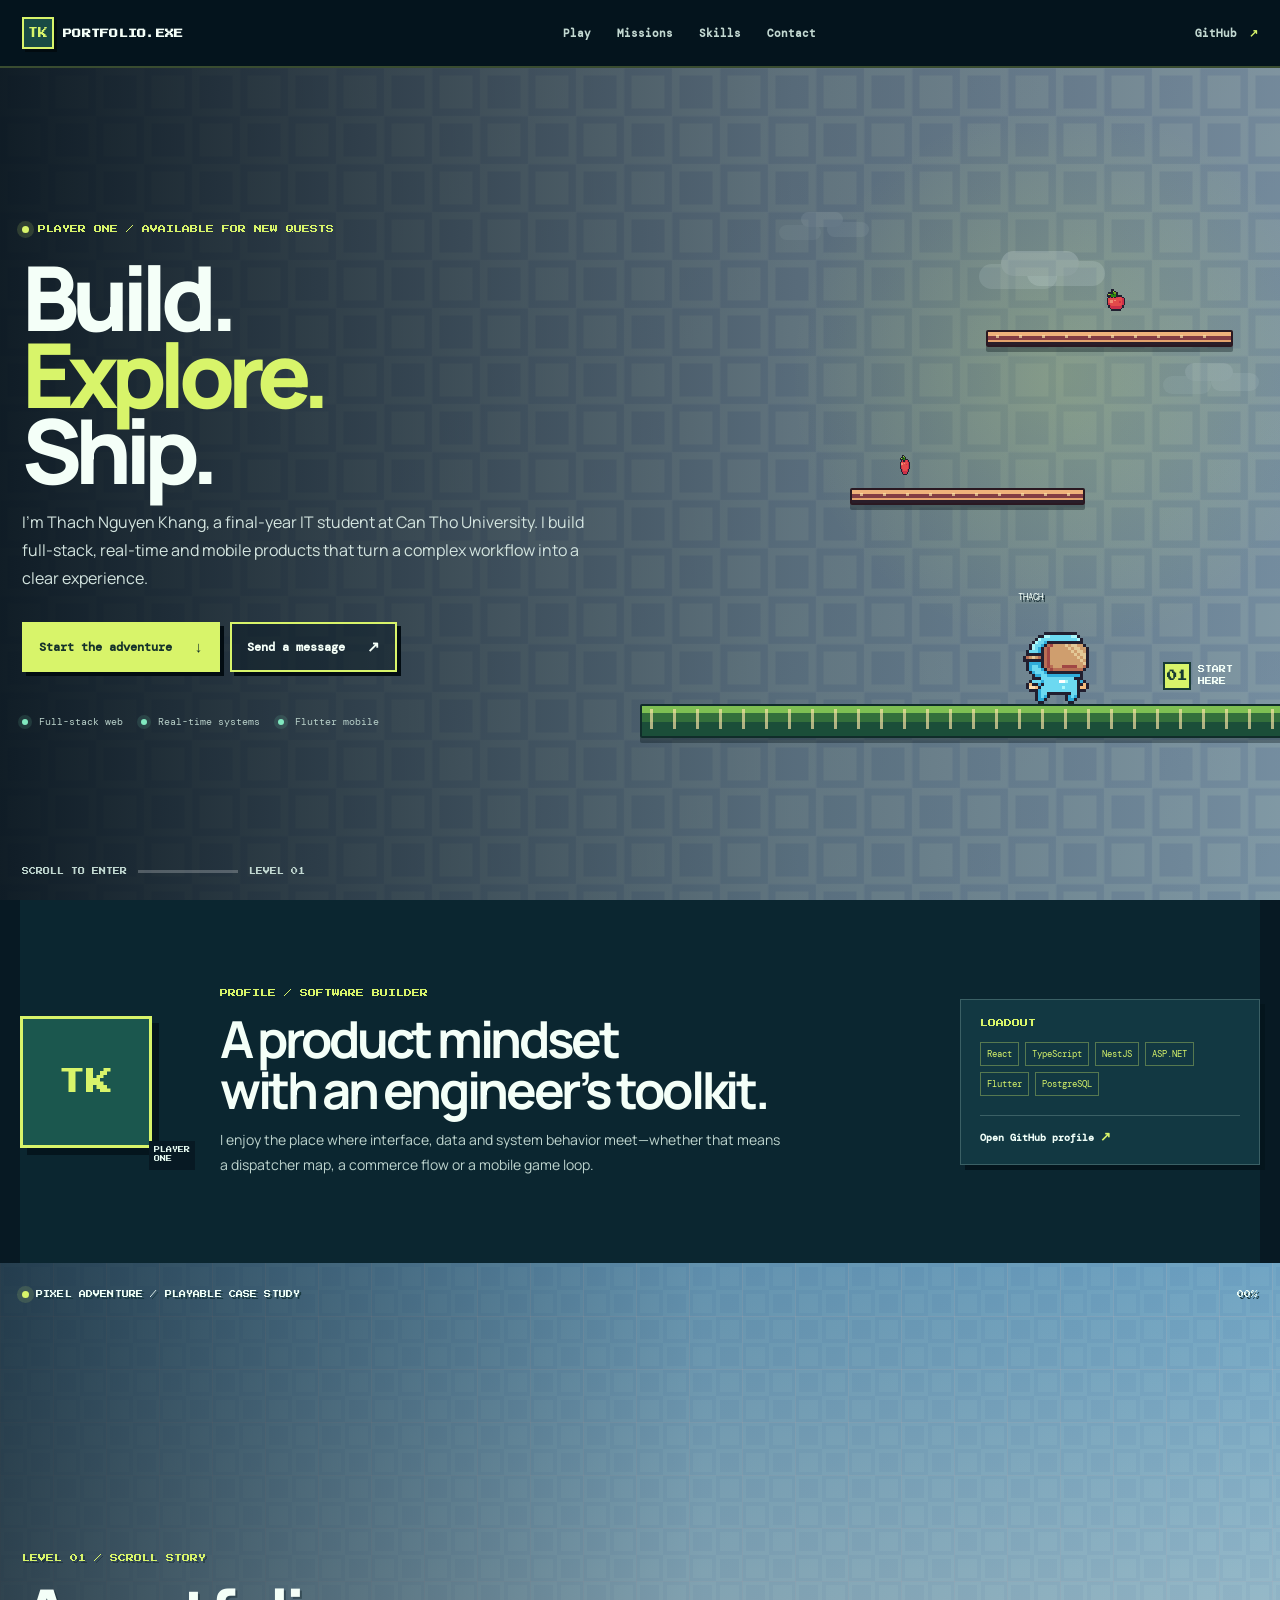
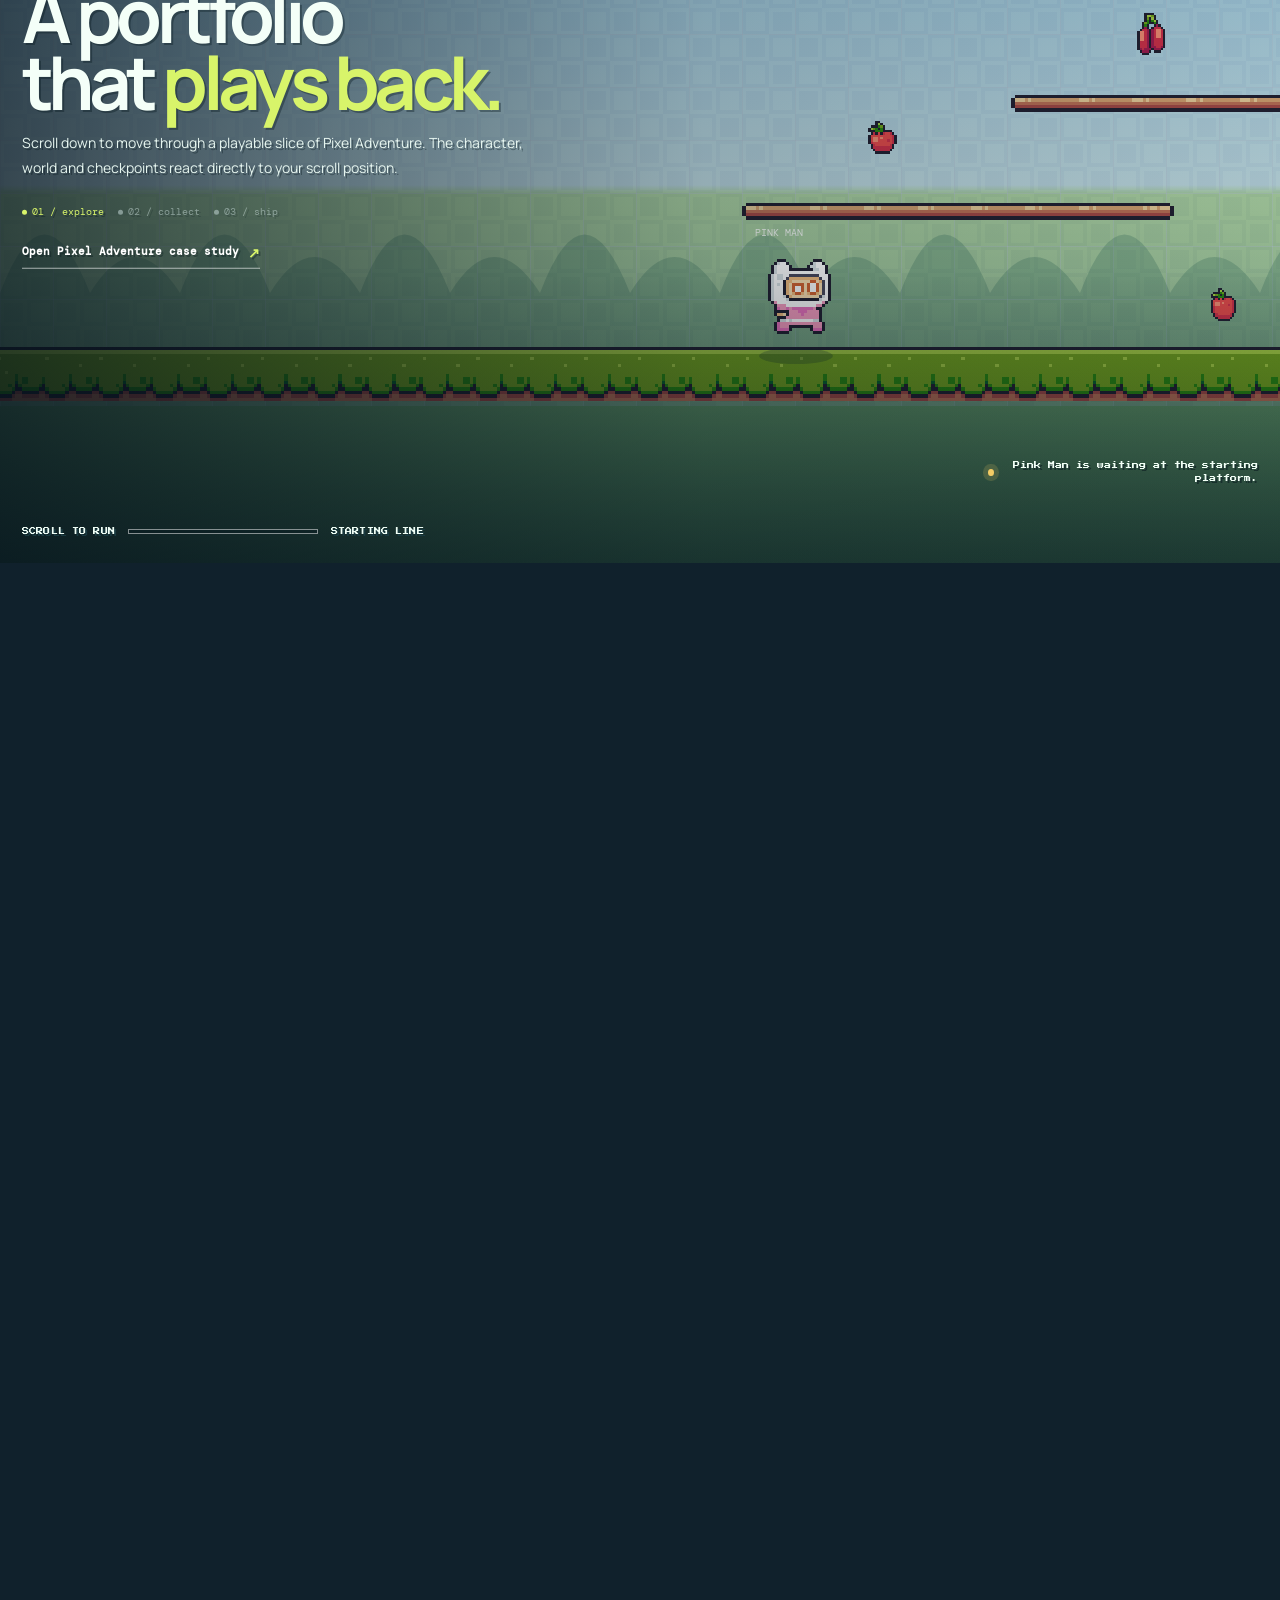
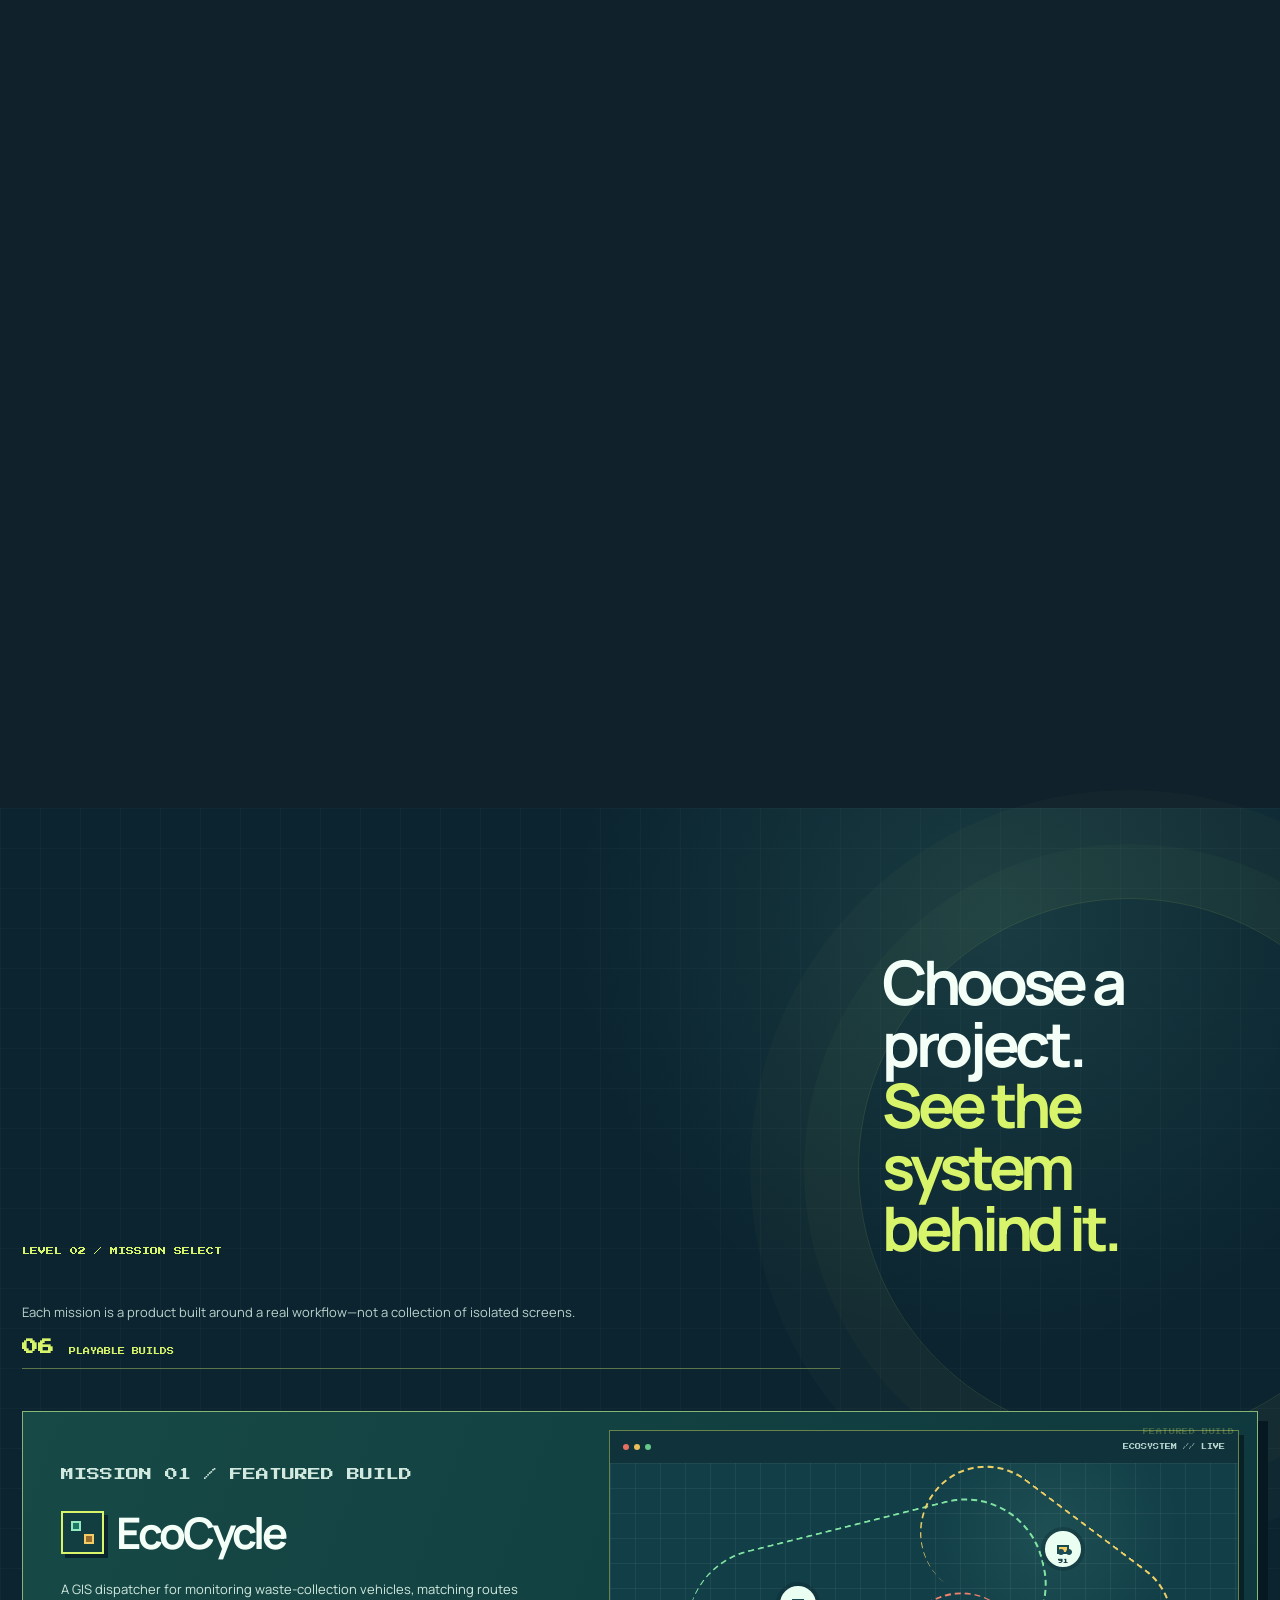
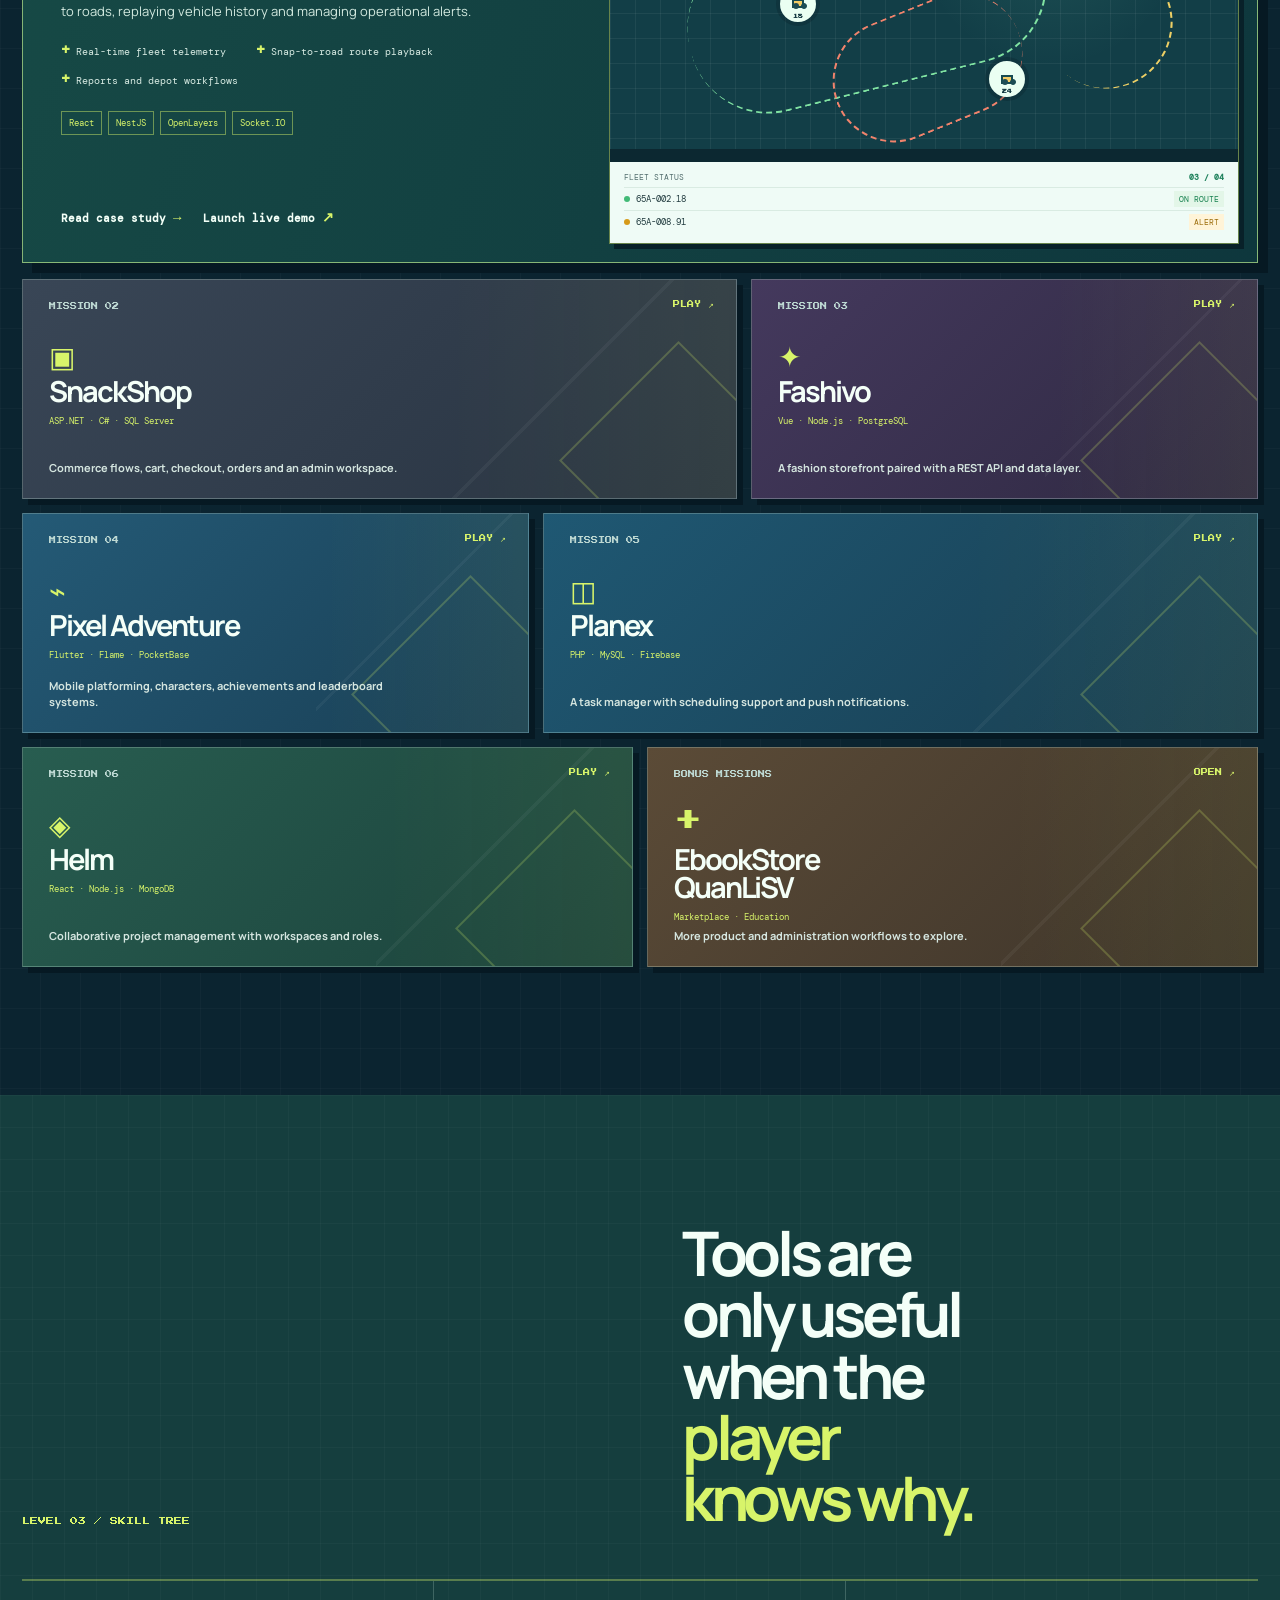
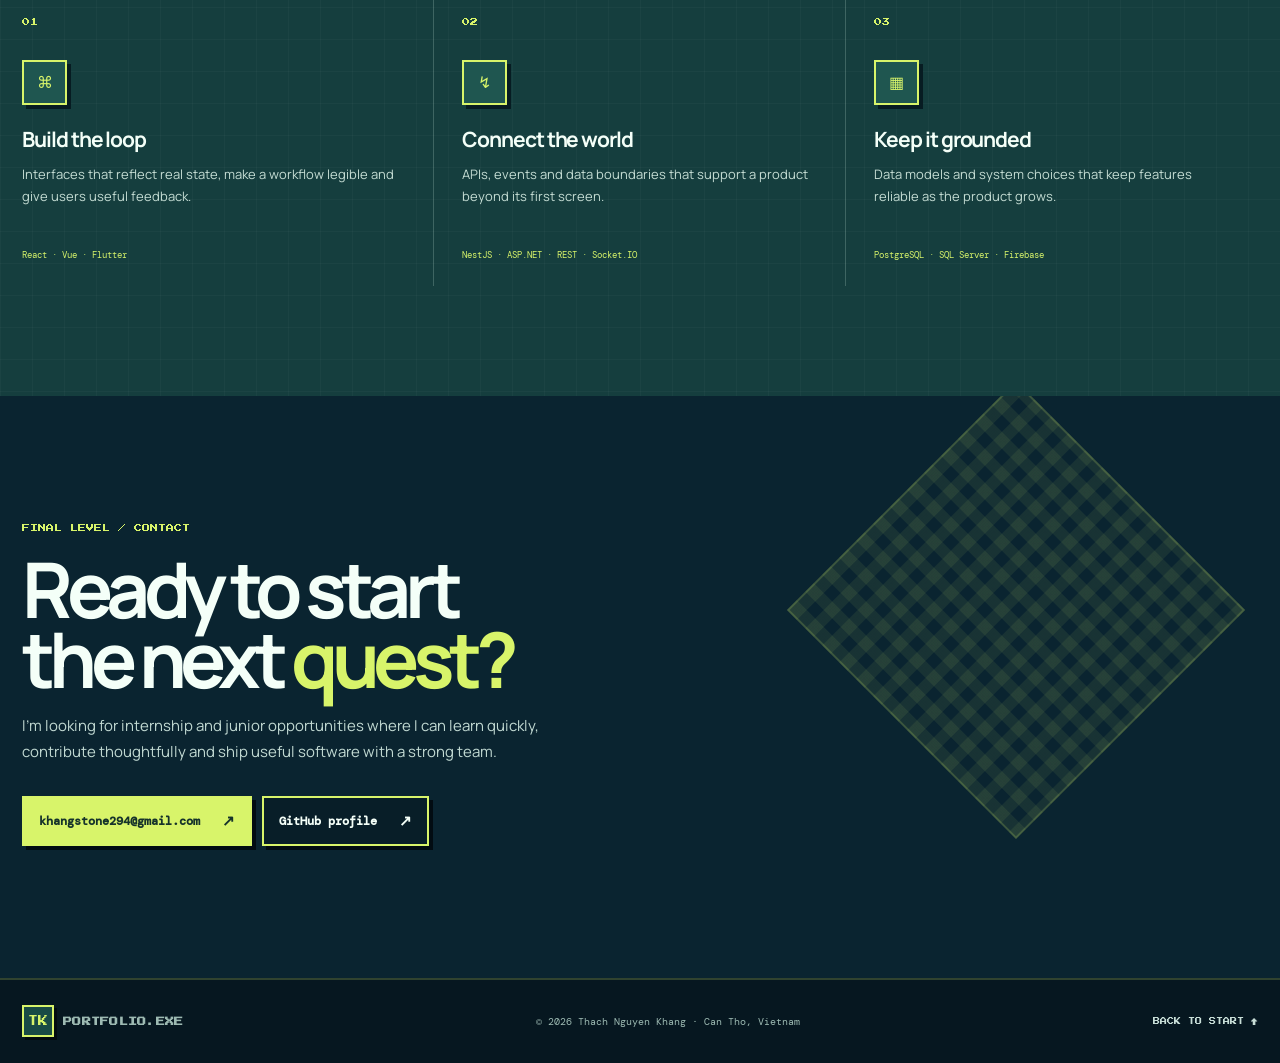
==== commit ac402a95: "refine mission selection layout" ====
--- a/index.html
+++ b/index.html
@@ -56,14 +56,14 @@
     </section>
 
     <section class="mission-level" id="missions">
-      <div class="level-heading" data-reveal><p class="pixel-kicker">LEVEL 02 / MISSION SELECT</p><h2>Choose a project.<br /><em>See the system behind it.</em></h2><p>Each mission represents a product built around a real workflow, with a focused case study or demo to explore.</p></div>
+      <div class="level-heading" data-reveal><p class="pixel-kicker">LEVEL 02 / MISSION SELECT</p><h2>Choose a project.<br /><em>See the system behind it.</em></h2><div class="mission-meta"><p>Each mission is a product built around a real workflow—not a collection of isolated screens.</p><span><b>06</b> PLAYABLE BUILDS</span></div></div>
       <article class="boss-mission" data-reveal>
-        <div class="boss-copy"><p class="mission-id">MISSION 01 / FEATURED</p><h3><span>🚛</span> EcoCycle</h3><p>A GIS dispatcher for monitoring waste-collection vehicles, matching routes to roads, replaying vehicle history and managing operational alerts.</p><ul><li><b>+</b> Real-time fleet telemetry</li><li><b>+</b> Snap-to-road route playback</li><li><b>+</b> Reports and depot workflows</li></ul><div class="mission-tags"><span>React</span><span>NestJS</span><span>OpenLayers</span><span>Socket.IO</span></div><div class="mission-links"><a href="ecocycle.html">Read case study <b>→</b></a><a href="ecocycle-live.html">Launch live demo <b>↗</b></a></div></div>
-        <div class="boss-screen" aria-hidden="true"><div class="screen-bar"><span></span><span></span><span></span><i>ECOSYSTEM // LIVE</i></div><div class="screen-map"><div class="map-path path-one"></div><div class="map-path path-two"></div><div class="map-path path-three"></div><span class="truck truck--one">🚚</span><span class="truck truck--two">🚛</span><span class="truck truck--three">🚚</span></div><div class="screen-stats"><p>FLEET STATUS <b>03 / 04</b></p><div><i></i>65A-002.18 <span>ON ROUTE</span></div><div><i class="warn"></i>65A-008.91 <span>ALERT</span></div></div></div>
+        <div class="boss-copy"><p class="mission-id">MISSION 01 / FEATURED BUILD</p><h3><span class="feature-glyph" aria-hidden="true"><i></i><i></i></span> EcoCycle</h3><p>A GIS dispatcher for monitoring waste-collection vehicles, matching routes to roads, replaying vehicle history and managing operational alerts.</p><ul><li><b>+</b> Real-time fleet telemetry</li><li><b>+</b> Snap-to-road route playback</li><li><b>+</b> Reports and depot workflows</li></ul><div class="mission-tags"><span>React</span><span>NestJS</span><span>OpenLayers</span><span>Socket.IO</span></div><div class="mission-links"><a href="ecocycle.html">Read case study <b>→</b></a><a href="ecocycle-live.html">Launch live demo <b>↗</b></a></div></div>
+        <div class="boss-screen" aria-hidden="true"><div class="screen-bar"><span></span><span></span><span></span><i>ECOSYSTEM // LIVE</i></div><div class="screen-map"><div class="map-path path-one"></div><div class="map-path path-two"></div><div class="map-path path-three"></div><span class="truck truck--one"><i></i><b>18</b></span><span class="truck truck--two"><i></i><b>91</b></span><span class="truck truck--three"><i></i><b>24</b></span></div><div class="screen-stats"><p>FLEET STATUS <b>03 / 04</b></p><div><i></i>65A-002.18 <span>ON ROUTE</span></div><div><i class="warn"></i>65A-008.91 <span>ALERT</span></div></div></div>
       </article>
 
       <div class="mission-grid">
-        <a class="mission-card mission-card--snack" href="snackshop.html" data-reveal><p>MISSION 02</p><span>🍿</span><h3>SnackShop</h3><small>ASP.NET · C# · SQL Server</small><b>Commerce flows, cart, checkout, orders and an admin workspace.</b><i>PLAY ↗</i></a>
+        <a class="mission-card mission-card--snack" href="snackshop.html" data-reveal><p>MISSION 02</p><span>▣</span><h3>SnackShop</h3><small>ASP.NET · C# · SQL Server</small><b>Commerce flows, cart, checkout, orders and an admin workspace.</b><i>PLAY ↗</i></a>
         <a class="mission-card mission-card--fashivo" href="fashivo.html" data-reveal><p>MISSION 03</p><span>✦</span><h3>Fashivo</h3><small>Vue · Node.js · PostgreSQL</small><b>A fashion storefront paired with a REST API and data layer.</b><i>PLAY ↗</i></a>
         <a class="mission-card mission-card--pixel" href="pixeladventure.html" data-reveal><p>MISSION 04</p><span>⌁</span><h3>Pixel Adventure</h3><small>Flutter · Flame · PocketBase</small><b>Mobile platforming, characters, achievements and leaderboard systems.</b><i>PLAY ↗</i></a>
         <a class="mission-card mission-card--planex" href="planex.html" data-reveal><p>MISSION 05</p><span>◫</span><h3>Planex</h3><small>PHP · MySQL · Firebase</small><b>A task manager with scheduling support and push notifications.</b><i>PLAY ↗</i></a>
--- a/adventure.css
+++ b/adventure.css
@@ -1 +1,4 @@
 :root{--night:#071923;--deep:#0b2934;--panel:#153b44;--panel-2:#1c4d4a;--ink:#f4fff8;--soft:#c2d8d1;--line:rgba(222,255,239,.2);--lime:#d8f46a;--aqua:#81e8bf;--sky:#6db4dd;--gold:#f3cc65;--orange:#ef946c;--pixel:"Press Start 2P",monospace;--mono:"DM Mono",monospace;--sans:Manrope,Arial,sans-serif}*{box-sizing:border-box}html{scroll-behavior:smooth}body{margin:0;overflow-x:hidden;background:var(--night);color:var(--ink);font-family:var(--sans)}a{color:inherit}.screen-grain{position:fixed;inset:0;z-index:99;pointer-events:none;opacity:.06;background-image:repeating-linear-gradient(0deg,transparent 0 3px,rgba(255,255,255,.15) 4px);mix-blend-mode:soft-light}.game-nav{position:sticky;z-index:20;top:0;display:flex;align-items:center;justify-content:space-between;gap:20px;height:68px;padding:0 max(22px,calc((100vw - 1240px)/2));border-bottom:2px solid rgba(216,244,106,.25);background:rgba(5,20,29,.91);backdrop-filter:blur(12px)}.game-logo{display:flex;align-items:center;gap:9px;text-decoration:none}.game-logo span{display:grid;place-items:center;width:32px;height:32px;border:2px solid var(--lime);background:#194b45;color:var(--lime);font-family:var(--pixel);font-size:10px;box-shadow:3px 3px 0 #020b10}.game-logo b{font-family:var(--pixel);font-size:9px;letter-spacing:.03em}.game-nav nav{display:flex;gap:26px}.game-nav nav a,.nav-github{color:#c2d8d1;text-decoration:none;font-family:var(--mono);font-size:11px;font-weight:700}.game-nav nav a:hover,.nav-github:hover{color:var(--lime)}.nav-github i{margin-left:5px;color:var(--lime);font-style:normal}.launch-level{position:relative;isolation:isolate;display:grid;grid-template-columns:1fr 1fr;align-items:center;min-height:calc(100vh - 68px);padding:78px max(22px,calc((100vw - 1240px)/2)) 96px;overflow:hidden;background:linear-gradient(145deg,#0a202c,#134253)}.launch-grid{position:absolute;z-index:-2;inset:0;background-image:linear-gradient(rgba(255,255,255,.06) 1px,transparent 1px),linear-gradient(90deg,rgba(255,255,255,.06) 1px,transparent 1px),url("assets/images/Background/Blue.png");background-size:48px 48px,48px 48px,96px 96px;opacity:.68}.launch-level:after{content:"";position:absolute;z-index:-1;inset:0;background:radial-gradient(circle at 83% 37%,rgba(216,244,106,.2),transparent 23%),linear-gradient(90deg,rgba(4,16,25,.9),rgba(4,18,25,.28) 62%,rgba(4,18,25,.04))}.pixel-kicker{display:flex;align-items:center;gap:9px;margin:0;color:var(--lime);font-family:var(--pixel);font-size:8px;line-height:1.8}.pixel-kicker span{width:7px;height:7px;border-radius:50%;background:var(--lime);box-shadow:0 0 0 5px rgba(216,244,106,.15)}.launch-copy{position:relative;z-index:2;max-width:640px}.launch-copy h1{margin:23px 0 20px;font-size:clamp(56px,7vw,96px);font-weight:800;letter-spacing:-.08em;line-height:.85}.launch-copy h1 em,.level-heading h2 em,.contact-level h2 em{color:var(--lime);font-style:normal}.launch-intro{max-width:575px;margin:0;color:#d3e4df;font-size:16px;line-height:1.75}.launch-actions,.contact-level>div{display:flex;flex-wrap:wrap;gap:10px;margin-top:30px}.pixel-button{display:inline-flex;align-items:center;justify-content:space-between;gap:22px;padding:13px 15px;border:2px solid var(--lime);box-shadow:4px 4px 0 #020c12;color:var(--ink);font-family:var(--mono);font-size:12px;font-weight:800;text-decoration:none;transition:transform .18s,box-shadow .18s}.pixel-button:hover{transform:translate(-2px,-2px);box-shadow:6px 6px 0 #020c12}.pixel-button b{font-size:15px}.pixel-button--lime{background:var(--lime);color:#16332b}.pixel-button--line{background:rgba(6,22,30,.43)}.status-row{display:flex;flex-wrap:wrap;gap:10px 18px;margin-top:43px;color:#b8d0c9;font-family:var(--mono);font-size:10px}.status-row i{display:inline-block;width:6px;height:6px;margin-right:5px;border-radius:50%;background:var(--aqua);box-shadow:0 0 0 4px rgba(129,232,191,.12)}.launch-world{position:relative;align-self:stretch;min-height:480px}.cloud{position:absolute;border-radius:80px;background:rgba(237,250,253,.18);box-shadow:26px 10px 0 rgba(237,250,253,.14),-22px 13px 0 rgba(237,250,253,.11)}.cloud--one{top:16%;right:29%;width:78px;height:25px}.cloud--two{top:33%;right:4%;width:48px;height:18px;opacity:.58}.cloud--three{top:10%;left:26%;width:42px;height:15px;opacity:.44}.hero-platform{position:absolute;height:17px;border:2px solid #2a1821;border-radius:2px;background:linear-gradient(#efb27b 0 27%,#833d44 27% 64%,#e4a36d 64% 78%,#291d29 78%);box-shadow:0 5px 0 rgba(4,18,25,.35)}.hero-platform:after{content:"";position:absolute;inset:3px 8px 7px;background:repeating-linear-gradient(90deg,rgba(255,231,169,.66) 0 3px,transparent 3px 23px)}.hero-platform--high{top:28%;right:4%;width:40%}.hero-platform--mid{top:52%;right:28%;width:38%}.hero-platform--floor{right:-8%;bottom:10%;width:108%;height:34px;background:linear-gradient(#7ebf53 0 22%,#336f3b 22% 54%,#1b4e39 54%);border-color:#102d2a}.hero-sprite{position:absolute;right:25%;bottom:calc(10% + 34px);width:96px;height:96px;background-image:url("assets/images/Main Characters/Virtual Guy/Idle (32x32).png");background-size:1056px 96px;background-repeat:no-repeat;image-rendering:pixelated;animation:hero-idle 1.1s steps(11) infinite}.hero-sprite span{position:absolute;top:-17px;left:10px;color:#f3fff8;font-family:var(--mono);font-size:9px;white-space:nowrap;text-shadow:2px 2px #152b32}@keyframes hero-idle{to{background-position:-1056px 0}}.hero-fruit{position:absolute;display:block;width:50px;height:50px;background-image:url("assets/images/Items/Fruits/Apple.png");background-size:850px 50px;background-repeat:no-repeat;image-rendering:pixelated}.hero-fruit--a{right:19%;top:20%;background-position:-150px 0}.hero-fruit--b{right:53%;top:45%;transform:scale(.7);background-position:-400px 0}.hero-sign{position:absolute;right:4%;bottom:calc(10% + 48px);display:flex;align-items:center;gap:7px;color:#f3fff8;font-family:var(--pixel);font-size:7px;line-height:1.7}.hero-sign b{display:grid;place-items:center;width:28px;height:28px;border:2px solid #193b35;background:var(--lime);color:#173b32;font-size:10px}.launch-footer{position:absolute;right:max(22px,calc((100vw - 1240px)/2));bottom:25px;left:max(22px,calc((100vw - 1240px)/2));display:flex;align-items:center;gap:11px;color:#c1d8d1;font-family:var(--pixel);font-size:7px}.launch-footer i{width:100px;height:3px;background:rgba(255,255,255,.23)}.player-panel{display:grid;grid-template-columns:160px minmax(0,1fr) 300px;gap:40px;align-items:center;max-width:1240px;margin:0 auto;padding:86px 0;background:#0b2630}.player-avatar{position:relative;display:grid;place-items:center;width:132px;height:132px;border:3px solid var(--lime);background:#1b574e;box-shadow:7px 7px 0 #04151d;font-family:var(--pixel)}.player-avatar span{font-size:28px;color:var(--lime)}.player-avatar i{position:absolute;right:-46px;bottom:-25px;padding:5px;background:#071923;color:#eafdf3;font-family:var(--pixel);font-size:6px;font-style:normal;line-height:1.6}.player-summary h2{margin:13px 0;font-size:clamp(31px,4vw,51px);line-height:1;letter-spacing:-.065em}.player-summary>p:last-child{max-width:570px;margin:0;color:#bed4ce;font-size:14px;line-height:1.75}.player-loadout{padding:19px;border:1px solid var(--line);background:#123842;box-shadow:5px 5px 0 #04151d}.player-loadout>p{margin:0 0 15px;color:var(--lime);font-family:var(--pixel);font-size:8px}.player-loadout div{display:flex;flex-wrap:wrap;gap:6px}.player-loadout span{border:1px solid rgba(216,244,106,.34);padding:5px 6px;color:#d8f46a;font-family:var(--mono);font-size:9px}.player-loadout a{display:block;margin-top:19px;padding-top:12px;border-top:1px solid var(--line);color:#effef8;font-family:var(--mono);font-size:10px;font-weight:700;text-decoration:none}.player-loadout b{color:var(--lime);font-size:13px}.pixel-story{position:relative;height:305vh;background:#10212c}.pixel-story-sticky{position:sticky;top:0;height:100vh;overflow:hidden;background:linear-gradient(#72b7de 0%,#b6dfe5 54%,#90c47c 70%,#386a4a 100%)}.pixel-story-canvas{position:absolute;inset:0;width:100%;height:100%;image-rendering:pixelated}.story-shade{position:absolute;inset:0;pointer-events:none;background:linear-gradient(90deg,rgba(4,17,27,.73),rgba(4,17,27,.22) 55%,rgba(4,17,27,.1)),linear-gradient(0deg,rgba(4,17,27,.56),transparent 33%)}.story-hud{position:absolute;z-index:2;right:max(22px,calc((100vw - 1240px)/2));left:max(22px,calc((100vw - 1240px)/2));display:flex;align-items:center;justify-content:space-between;color:#effff7;font-family:var(--pixel);font-size:7px;letter-spacing:.02em;text-shadow:2px 2px #193a41}.story-hud--top{top:28px}.story-hud--top span:first-child:before{content:"";display:inline-block;width:7px;height:7px;margin-right:7px;border-radius:50%;background:var(--lime);box-shadow:0 0 0 5px rgba(216,244,106,.13)}.story-hud--bottom{bottom:28px;justify-content:flex-start;gap:13px}.story-meter{width:min(190px,25vw);height:5px;border:1px solid rgba(255,255,255,.5);background:rgba(5,23,31,.4)}.story-meter i{display:block;width:100%;height:100%;transform:scaleX(0);transform-origin:left;background:var(--lime);box-shadow:0 0 12px var(--lime)}.story-copy{position:absolute;z-index:2;top:50%;left:max(22px,calc((100vw - 1240px)/2));width:min(520px,48vw);transform:translateY(-51%);text-shadow:2px 2px rgba(4,20,26,.35)}.story-copy h2{margin:16px 0;font-size:clamp(46px,5.8vw,79px);line-height:.9;letter-spacing:-.075em}.story-copy h2 em{color:var(--lime);font-style:normal}.story-copy>p:not(.pixel-kicker){margin:0;color:#e6f5ef;font-size:14px;line-height:1.75}.story-steps{display:flex;gap:14px;margin:25px 0 20px;color:#c3d6d4;font-family:var(--mono);font-size:10px}.story-steps span{opacity:.55}.story-steps .is-active{color:var(--lime);opacity:1}.story-steps span:before{content:"";display:inline-block;width:5px;height:5px;margin-right:5px;border-radius:50%;background:currentColor}.story-link{display:inline-flex;gap:9px;padding-bottom:6px;border-bottom:1px solid rgba(255,255,255,.6);color:#fff;font-family:var(--mono);font-size:11px;font-weight:800;text-decoration:none}.story-link b{color:var(--lime);font-size:14px}.story-caption{position:absolute;z-index:2;right:max(22px,calc((100vw - 1240px)/2));bottom:78px;display:flex;align-items:center;gap:8px;max-width:270px;color:#f2fff7;font-family:var(--pixel);font-size:7px;line-height:1.8;text-align:right;text-shadow:2px 2px rgba(4,17,27,.5)}.story-caption>span:first-child{width:7px;height:7px;border-radius:50%;background:var(--gold);box-shadow:0 0 0 5px rgba(243,204,101,.16)}.mission-level{padding:110px max(22px,calc((100vw - 1240px)/2));background:#0f2e3c;background-image:linear-gradient(rgba(255,255,255,.028) 1px,transparent 1px),linear-gradient(90deg,rgba(255,255,255,.028) 1px,transparent 1px),url("assets/images/Background/Blue.png");background-size:32px 32px,32px 32px,96px 96px}.level-heading{display:grid;grid-template-columns:minmax(0,1fr) 300px;gap:42px;align-items:end;max-width:960px;margin-bottom:50px}.level-heading h2{margin:17px 0 0;font-size:clamp(37px,4.8vw,64px);line-height:1;letter-spacing:-.07em}.level-heading h2 em{color:var(--lime);font-style:normal}.level-heading>p:last-child{margin:0;color:#c0d9d2;font-size:14px;line-height:1.7}.boss-mission{display:grid;grid-template-columns:.87fr 1.13fr;min-height:535px;overflow:hidden;border:3px solid #8bc798;background:#1c514d;box-shadow:8px 8px 0 #061923}.boss-copy{padding:42px}.mission-id{margin:0 0 37px;color:var(--lime);font-family:var(--pixel);font-size:8px}.boss-copy h3{display:flex;align-items:center;gap:13px;margin:0;font-size:43px;letter-spacing:-.07em}.boss-copy h3 span{display:grid;place-items:center;width:47px;height:47px;border:2px solid #b8e98d;background:#1d7662;font-size:24px}.boss-copy>p{max-width:440px;margin:17px 0;color:#d2e9df;font-size:14px;line-height:1.7}.boss-copy ul{display:grid;gap:10px;margin:0;padding:0;list-style:none;color:#d9ece4;font-family:var(--mono);font-size:11px}.boss-copy li b{color:var(--lime);font-size:15px}.mission-tags{display:flex;flex-wrap:wrap;gap:6px;margin:26px 0}.mission-tags span{border:1px solid rgba(216,244,106,.45);padding:5px 7px;color:var(--lime);font-family:var(--mono);font-size:9px}.mission-links{display:flex;gap:20px}.mission-links a{color:#f2fff7;font-family:var(--mono);font-size:11px;font-weight:800;text-decoration:none}.mission-links b{color:var(--lime);font-size:14px}.boss-screen{position:relative;min-height:420px;margin:25px 25px 25px 0;overflow:hidden;border:2px solid rgba(216,244,106,.32);background:#0c2831;box-shadow:5px 5px 0 #102c31}.screen-bar{display:flex;align-items:center;gap:5px;height:35px;padding:0 13px;background:#143640}.screen-bar span{width:6px;height:6px;border-radius:50%;background:#e76f62}.screen-bar span:nth-child(2){background:#e8bf59}.screen-bar span:nth-child(3){background:#65c98c}.screen-bar i{margin-left:auto;color:#b9d6d0;font-family:var(--pixel);font-size:6px;font-style:normal}.screen-map{position:absolute;top:35px;right:0;left:0;bottom:112px;background:#1c4c54;background-image:linear-gradient(rgba(255,255,255,.07) 1px,transparent 1px),linear-gradient(90deg,rgba(255,255,255,.07) 1px,transparent 1px);background-size:23px 23px}.map-path{position:absolute;border:3px dashed;border-radius:80px}.path-one{top:21%;left:12%;width:58%;height:58%;border-color:#80e3a2;border-left:0;transform:rotate(-14deg)}.path-two{top:17%;right:8%;width:45%;height:46%;border-color:#edcf65;border-bottom:0;transform:rotate(37deg)}.path-three{bottom:7%;left:35%;width:31%;height:43%;border-color:#f1836c;border-right:0;transform:rotate(-22deg)}.truck{position:absolute;z-index:2;display:grid;place-items:center;width:35px;height:35px;border:2px solid #fff;border-radius:50%;background:#f6fff9;font-size:17px}.truck--one{top:43%;left:27%;border-color:#79de9b}.truck--two{top:24%;right:25%;border-color:#ecd068}.truck--three{right:34%;bottom:18%;border-color:#ef8d77}.screen-stats{position:absolute;right:0;bottom:0;left:0;padding:13px 17px;background:#effbf6;color:#203a3e;font-family:var(--mono);font-size:10px}.screen-stats p{display:flex;justify-content:space-between;margin:0 0 8px;color:#526d6d;font-size:8px}.screen-stats p b{color:#20825d}.screen-stats div{display:flex;align-items:center;gap:6px;padding:4px 0;border-top:1px solid #d9ebe2}.screen-stats i{width:6px;height:6px;border-radius:50%;background:#42ba77}.screen-stats i.warn{background:#d69a1a}.screen-stats span{margin-left:auto;padding:3px 5px;background:#e3f6e8;color:#16804f;font-size:8px}.screen-stats div:last-child span{background:#fff4d8;color:#9b6b08}.mission-grid{display:grid;grid-template-columns:repeat(3,1fr);gap:16px;margin-top:18px}.mission-card{position:relative;display:flex;min-height:275px;padding:23px;overflow:hidden;border:2px solid rgba(224,255,240,.28);background:#174050;box-shadow:5px 5px 0 #061923;color:#f2fff8;text-decoration:none;transition:transform .18s,box-shadow .18s,border-color .18s}.mission-card:hover{z-index:1;transform:translate(-3px,-3px);border-color:var(--lime);box-shadow:8px 8px 0 #061923}.mission-card:after{content:"";position:absolute;right:-37px;bottom:-37px;width:150px;height:150px;border:2px solid rgba(255,255,255,.18);background:rgba(255,255,255,.08);transform:rotate(45deg)}.mission-card p{position:absolute;top:20px;left:22px;margin:0;color:#c2dad4;font-family:var(--pixel);font-size:7px}.mission-card>span{align-self:center;margin-top:14px;font-size:37px}.mission-card h3{position:absolute;right:22px;bottom:75px;left:22px;margin:0;font-size:25px;letter-spacing:-.06em}.mission-card small{position:absolute;right:22px;bottom:50px;left:22px;color:var(--lime);font-family:var(--mono);font-size:9px}.mission-card>b{position:absolute;right:22px;bottom:22px;left:22px;overflow:hidden;height:17px;color:#d8e9e2;font-size:11px;line-height:1.45}.mission-card i{position:absolute;z-index:2;top:20px;right:20px;color:var(--lime);font-family:var(--pixel);font-size:7px;font-style:normal}.mission-card--snack{background:#3c3e4b}.mission-card--fashivo{background:#3d3452}.mission-card--pixel{background:#214967}.mission-card--planex{background:#1c4c65}.mission-card--helm{background:#245145}.mission-card--more{background:#4b4033}.skill-level{padding:110px max(22px,calc((100vw - 1240px)/2));background:#153e3e;background-image:linear-gradient(rgba(255,255,255,.026) 1px,transparent 1px),linear-gradient(90deg,rgba(255,255,255,.026) 1px,transparent 1px);background-size:32px 32px}.skill-tree{display:grid;grid-template-columns:repeat(3,1fr);border-top:2px solid rgba(216,244,106,.35)}.skill-tree article{min-height:287px;padding:28px 28px 25px;border-right:1px solid var(--line)}.skill-tree article:first-child{padding-left:0}.skill-tree article:last-child{border-right:0}.skill-tree article>span{color:var(--lime);font-family:var(--pixel);font-size:8px}.skill-icon{display:grid;place-items:center;width:45px;height:45px;margin:29px 0 20px;border:2px solid var(--lime);background:#1f5650;color:var(--lime);font-family:var(--pixel);font-size:16px;box-shadow:4px 4px 0 #071c22}.skill-tree h3{margin:0 0 10px;font-size:21px;letter-spacing:-.05em}.skill-tree p{min-height:70px;margin:0;color:#c4dcd3;font-size:13px;line-height:1.7}.skill-tree small{display:block;margin-top:16px;color:var(--lime);font-family:var(--mono);font-size:9px}.contact-level{position:relative;isolation:isolate;overflow:hidden;padding:125px max(22px,calc((100vw - 1240px)/2)) 132px;background:#0a2430}.contact-level:after{content:"";position:absolute;z-index:-1;right:8%;top:52px;width:320px;height:320px;border:2px solid rgba(216,244,106,.18);background:repeating-linear-gradient(90deg,rgba(216,244,106,.07) 0 12px,transparent 12px 24px),repeating-linear-gradient(0deg,rgba(216,244,106,.07) 0 12px,transparent 12px 24px);transform:rotate(45deg)}.contact-level h2{margin:19px 0;font-size:clamp(48px,6vw,82px);line-height:.91;letter-spacing:-.08em}.contact-level>p:not(.pixel-kicker){max-width:560px;margin:0;color:#c1d9d2;font-size:15px;line-height:1.75}footer{display:flex;align-items:center;justify-content:space-between;gap:20px;padding:25px max(22px,calc((100vw - 1240px)/2));border-top:2px solid rgba(216,244,106,.2);background:#061720;color:#9dbab2;font-family:var(--mono);font-size:10px}footer>a:last-child{color:#c8ded7;font-family:var(--pixel);font-size:7px;text-decoration:none}footer>a:last-child:hover{color:var(--lime)}.js-scroll [data-reveal]{opacity:0;transform:translateY(25px);transition:opacity .7s ease,transform .7s cubic-bezier(.22,1,.36,1)}.js-scroll [data-reveal].is-revealed{opacity:1;transform:none}@media(prefers-reduced-motion:reduce){.pixel-story{height:auto}.pixel-story-sticky{position:relative;min-height:720px}.story-meter i{transform:scaleX(.55)}.hero-sprite{animation:none}.js-scroll [data-reveal]{opacity:1;transform:none;transition:none}}@media(max-width:980px){.game-nav{padding:0 24px}.game-nav nav{display:none}.launch-level{grid-template-columns:1fr;padding:68px 24px 88px}.launch-copy{max-width:680px}.launch-world{min-height:380px}.player-panel{grid-template-columns:130px 1fr;gap:26px;padding:68px 24px}.player-loadout{grid-column:1/-1}.pixel-story{height:270vh}.story-copy{width:min(560px,70vw);top:44%}.story-caption{right:24px}.story-hud{right:24px;left:24px}.mission-level,.skill-level,.contact-level{padding-right:24px;padding-left:24px}.boss-mission{grid-template-columns:1fr}.boss-screen{min-height:390px;margin:0 24px 24px}.mission-grid{grid-template-columns:1fr 1fr}.skill-tree article{padding-right:18px;padding-left:18px}.skill-tree article:first-child{padding-left:0}}@media(max-width:640px){.game-nav{height:58px;padding:0 18px}.game-logo b{font-size:7px}.nav-github{font-size:9px}.launch-level{min-height:calc(100vh - 58px);padding:53px 20px 67px}.launch-copy h1{font-size:59px}.launch-intro{font-size:13px}.launch-world{min-height:310px;margin-top:18px}.hero-platform--high{top:18%;width:48%}.hero-platform--mid{top:51%;right:30%;width:42%}.hero-sprite{right:22%;width:72px;height:72px;background-size:792px 72px}.hero-sprite span{top:-15px;left:0;font-size:7px}@keyframes hero-idle{to{background-position:-792px 0}}.status-row{font-size:8px}.launch-footer{right:20px;bottom:19px;left:20px;font-size:6px}.launch-footer i{width:65px}.player-panel{grid-template-columns:1fr;padding:58px 20px}.player-avatar{width:105px;height:105px}.player-summary h2{font-size:38px}.player-loadout{grid-column:auto}.pixel-story{height:245vh}.pixel-story-sticky{min-height:610px}.story-shade{background:linear-gradient(180deg,rgba(4,17,27,.28),rgba(4,17,27,.4) 54%,rgba(4,17,27,.72))}.story-copy{top:auto;bottom:78px;left:20px;width:calc(100% - 40px);transform:none}.story-copy h2{margin:10px 0;font-size:48px}.story-copy>p:not(.pixel-kicker){font-size:12px;line-height:1.6}.story-hud--top{top:19px}.story-hud--bottom{bottom:20px;gap:8px;font-size:6px}.story-meter{width:70px}.story-caption{display:none}.mission-level,.skill-level,.contact-level{padding:72px 20px}.level-heading{grid-template-columns:1fr;gap:18px;margin-bottom:32px}.level-heading h2{font-size:40px}.boss-copy{padding:28px}.boss-copy h3{font-size:34px}.boss-screen{min-height:335px;margin:0 14px 14px}.mission-grid{grid-template-columns:1fr}.mission-card{min-height:245px}.skill-tree{grid-template-columns:1fr}.skill-tree article,.skill-tree article:first-child{min-height:auto;padding:27px 0;border-right:0;border-bottom:1px solid var(--line)}.skill-tree article:last-child{border-bottom:0}.skill-tree p{min-height:0}.contact-level h2{font-size:52px}.contact-level .pixel-button{width:100%}footer{flex-wrap:wrap;padding:22px 20px}}
+
+/* Mission select: a lighter bento deck, rather than a wall of equally heavy panels. */
+.mission-level{position:relative;isolation:isolate;padding-top:126px;padding-bottom:128px;background-color:#0b2430;background-image:radial-gradient(circle at 78% 6%,rgba(129,232,191,.12),transparent 21%),linear-gradient(rgba(255,255,255,.022) 1px,transparent 1px),linear-gradient(90deg,rgba(255,255,255,.022) 1px,transparent 1px);background-size:auto,40px 40px,40px 40px}.mission-level:before{content:"";position:absolute;z-index:-1;top:90px;right:-120px;width:540px;height:540px;border:1px solid rgba(216,244,106,.12);border-radius:50%;box-shadow:0 0 0 54px rgba(216,244,106,.025),0 0 0 108px rgba(216,244,106,.018)}.mission-level .level-heading{grid-template-columns:minmax(0,1fr) 320px;max-width:1180px;margin-bottom:42px}.mission-level .level-heading h2{max-width:690px}.mission-meta{align-self:end;padding:0 0 13px;border-bottom:1px solid rgba(216,244,106,.38)}.mission-meta p{margin:0;color:#bcd3cc;font-size:13px;line-height:1.7}.mission-meta span{display:block;margin-top:16px;color:var(--lime);font-family:var(--pixel);font-size:7px}.mission-meta b{margin-right:8px;font-size:16px}.boss-mission{position:relative;grid-template-columns:minmax(0,.95fr) minmax(410px,1.05fr);min-height:452px;border:1px solid rgba(184,233,141,.7);background:linear-gradient(110deg,rgba(23,74,70,.98),rgba(14,55,61,.98));box-shadow:10px 10px 0 #061923}.boss-mission:before{content:"FEATURED BUILD";position:absolute;z-index:1;top:17px;right:22px;color:rgba(216,244,106,.25);font-family:var(--pixel);font-size:6px;letter-spacing:.1em}.boss-copy{display:flex;flex-direction:column;align-items:flex-start;padding:36px 38px}.mission-id{margin:0 0 25px;color:#d8f46a;font-size:7px}.boss-copy h3{gap:12px;font-size:clamp(38px,3.4vw,51px)}.boss-copy h3 .feature-glyph{position:relative;display:block;width:43px;height:43px;border:2px solid #d8f46a;background:#123e41;box-shadow:4px 4px 0 #09242c}.feature-glyph i{position:absolute;display:block;width:10px;height:10px;border:2px solid #91ebbe;background:#1d7965}.feature-glyph i:first-child{top:8px;left:8px}.feature-glyph i:last-child{right:8px;bottom:8px;border-color:#f3cc65;background:#976c2d}.boss-copy>p{max-width:470px;margin:16px 0 17px;font-size:13px;line-height:1.72}.boss-copy ul{grid-template-columns:1fr 1fr;gap:9px 18px;font-size:10px}.boss-copy li:last-child{grid-column:1/-1}.mission-tags{margin:22px 0 20px}.mission-links{margin-top:auto;gap:22px}.boss-screen{min-height:0;height:auto;margin:18px 18px 18px 0;border:1px solid rgba(216,244,106,.45);box-shadow:5px 5px 0 #082129}.screen-bar{height:32px;background:#10323a}.screen-map{top:32px;bottom:94px;background-color:#123e47;background-image:linear-gradient(rgba(255,255,255,.055) 1px,transparent 1px),linear-gradient(90deg,rgba(255,255,255,.055) 1px,transparent 1px),radial-gradient(circle at 70% 25%,rgba(129,232,191,.1),transparent 27%);background-size:25px 25px,25px 25px,auto}.map-path{border-width:2px}.truck{width:36px;height:36px;border-color:#eafff2;background:#eafff2;box-shadow:0 0 0 4px rgba(6,25,32,.23)}.truck i{position:absolute;width:12px;height:9px;border:2px solid #164b51;background:#f3cc65}.truck i:after{content:"";position:absolute;right:-5px;bottom:-3px;width:4px;height:4px;border:1px solid #164b51;border-radius:50%;background:#1d4d54;box-shadow:-8px 0 0 #1d4d54}.truck b{position:absolute;top:26px;color:#143941;font-family:var(--pixel);font-size:5px}.screen-stats{padding:10px 14px;font-size:9px}.screen-stats p{margin-bottom:5px}.screen-stats div{padding:3px 0}.mission-grid{grid-template-columns:repeat(12,minmax(0,1fr));gap:14px;margin-top:16px}.mission-card{display:flex;grid-column:span 6;min-height:220px;padding:23px 26px 21px;border:1px solid rgba(224,255,240,.25);background:linear-gradient(135deg,rgba(31,76,88,.98),rgba(19,55,68,.98));box-shadow:6px 6px 0 #061923;flex-direction:column;align-items:flex-start}.mission-card:nth-child(1),.mission-card:nth-child(4){grid-column:span 7}.mission-card:nth-child(2),.mission-card:nth-child(3){grid-column:span 5}.mission-card:before{content:"";position:absolute;top:0;right:0;width:42%;height:100%;background:linear-gradient(135deg,transparent 0 45%,rgba(255,255,255,.055) 45% 46%,transparent 46%),linear-gradient(90deg,transparent,rgba(216,244,106,.08));opacity:.8}.mission-card:after{right:-27px;bottom:-47px;width:165px;height:165px;border-color:rgba(216,244,106,.22);background:transparent}.mission-card p,.mission-card h3,.mission-card small,.mission-card>b{position:relative;inset:auto}.mission-card p{z-index:1;color:#bdd8d2;font-size:7px}.mission-card>span{position:relative;z-index:1;align-self:auto;margin:29px 0 10px;color:#d8f46a;font-family:var(--pixel);font-size:28px;line-height:1}.mission-card h3{z-index:1;margin:0;color:#f4fff8;font-size:29px;line-height:.98;letter-spacing:-.07em}.mission-card small{z-index:1;margin-top:10px;color:#d8f46a;font-size:9px}.mission-card>b{z-index:1;align-self:auto;overflow:visible;height:auto;max-width:470px;margin-top:auto;padding-right:70px;color:#d4e5df;font-size:11px;line-height:1.5}.mission-card i{top:21px;right:22px}.mission-card--snack{background:linear-gradient(135deg,#394656,#283341)}.mission-card--fashivo{background:linear-gradient(135deg,#44395d,#2f2942)}.mission-card--pixel{background:linear-gradient(135deg,#245a76,#193f55)}.mission-card--planex{background:linear-gradient(135deg,#1f5873,#183d50)}.mission-card--helm{background:linear-gradient(135deg,#285d50,#1b423b)}.mission-card--more{background:linear-gradient(135deg,#5b4b37,#3d342a)}.mission-card:hover{box-shadow:9px 9px 0 #061923}.mission-card:hover:before{opacity:1}@media(max-width:980px){.mission-level .level-heading{grid-template-columns:1fr;max-width:960px}.mission-meta{max-width:480px}.boss-mission{grid-template-columns:1fr;min-height:0}.boss-screen{height:380px;margin:0 18px 18px}.mission-grid,.mission-card:nth-child(n){grid-template-columns:repeat(12,minmax(0,1fr));grid-column:span 6}}@media(max-width:640px){.mission-level{padding-top:78px;padding-bottom:78px}.mission-level:before{top:120px;right:-260px}.mission-meta{padding-bottom:10px}.boss-copy{padding:28px 25px}.boss-copy ul{grid-template-columns:1fr;gap:8px}.boss-copy li:last-child{grid-column:auto}.boss-screen{height:315px;margin:0 12px 12px}.mission-grid,.mission-card:nth-child(n){grid-template-columns:1fr;grid-column:1}.mission-card{min-height:212px;padding:22px}.mission-card h3{font-size:27px}.mission-card>b{padding-right:20px}.mission-card>span{margin-top:25px}}
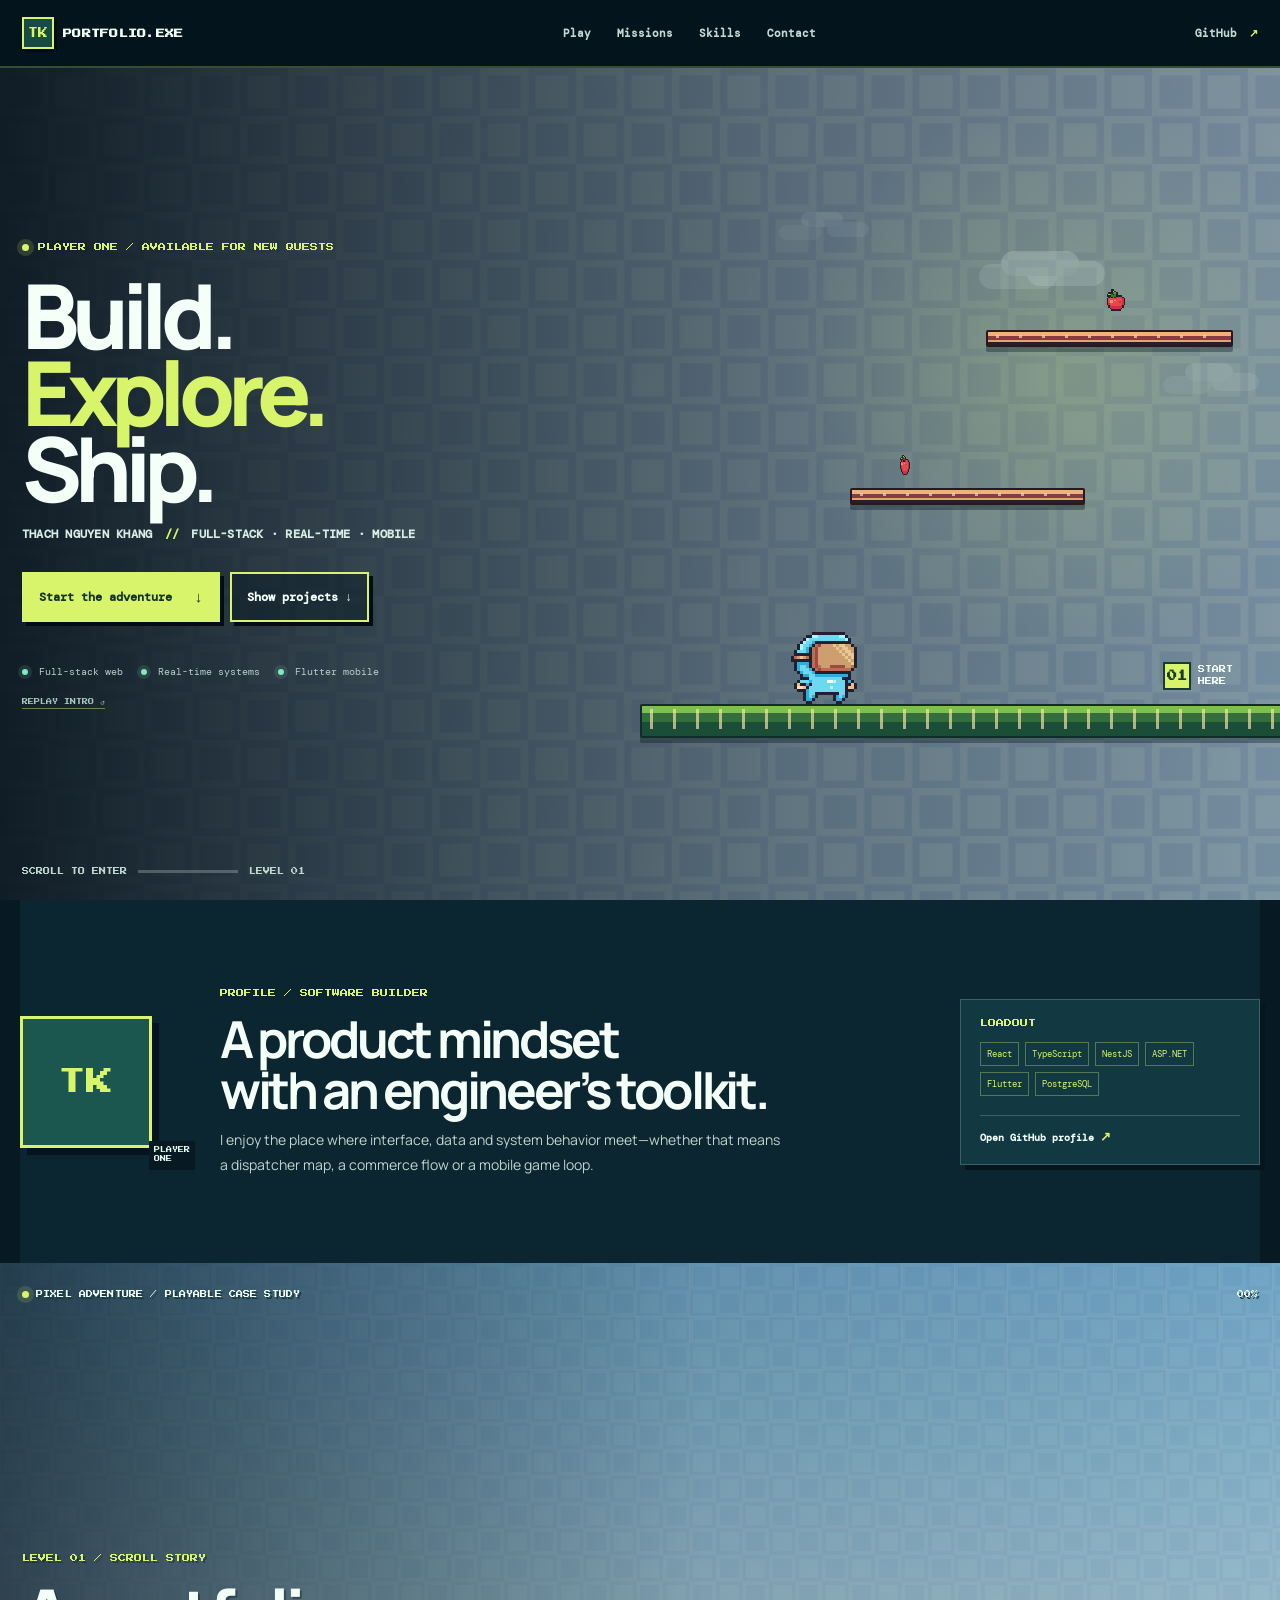
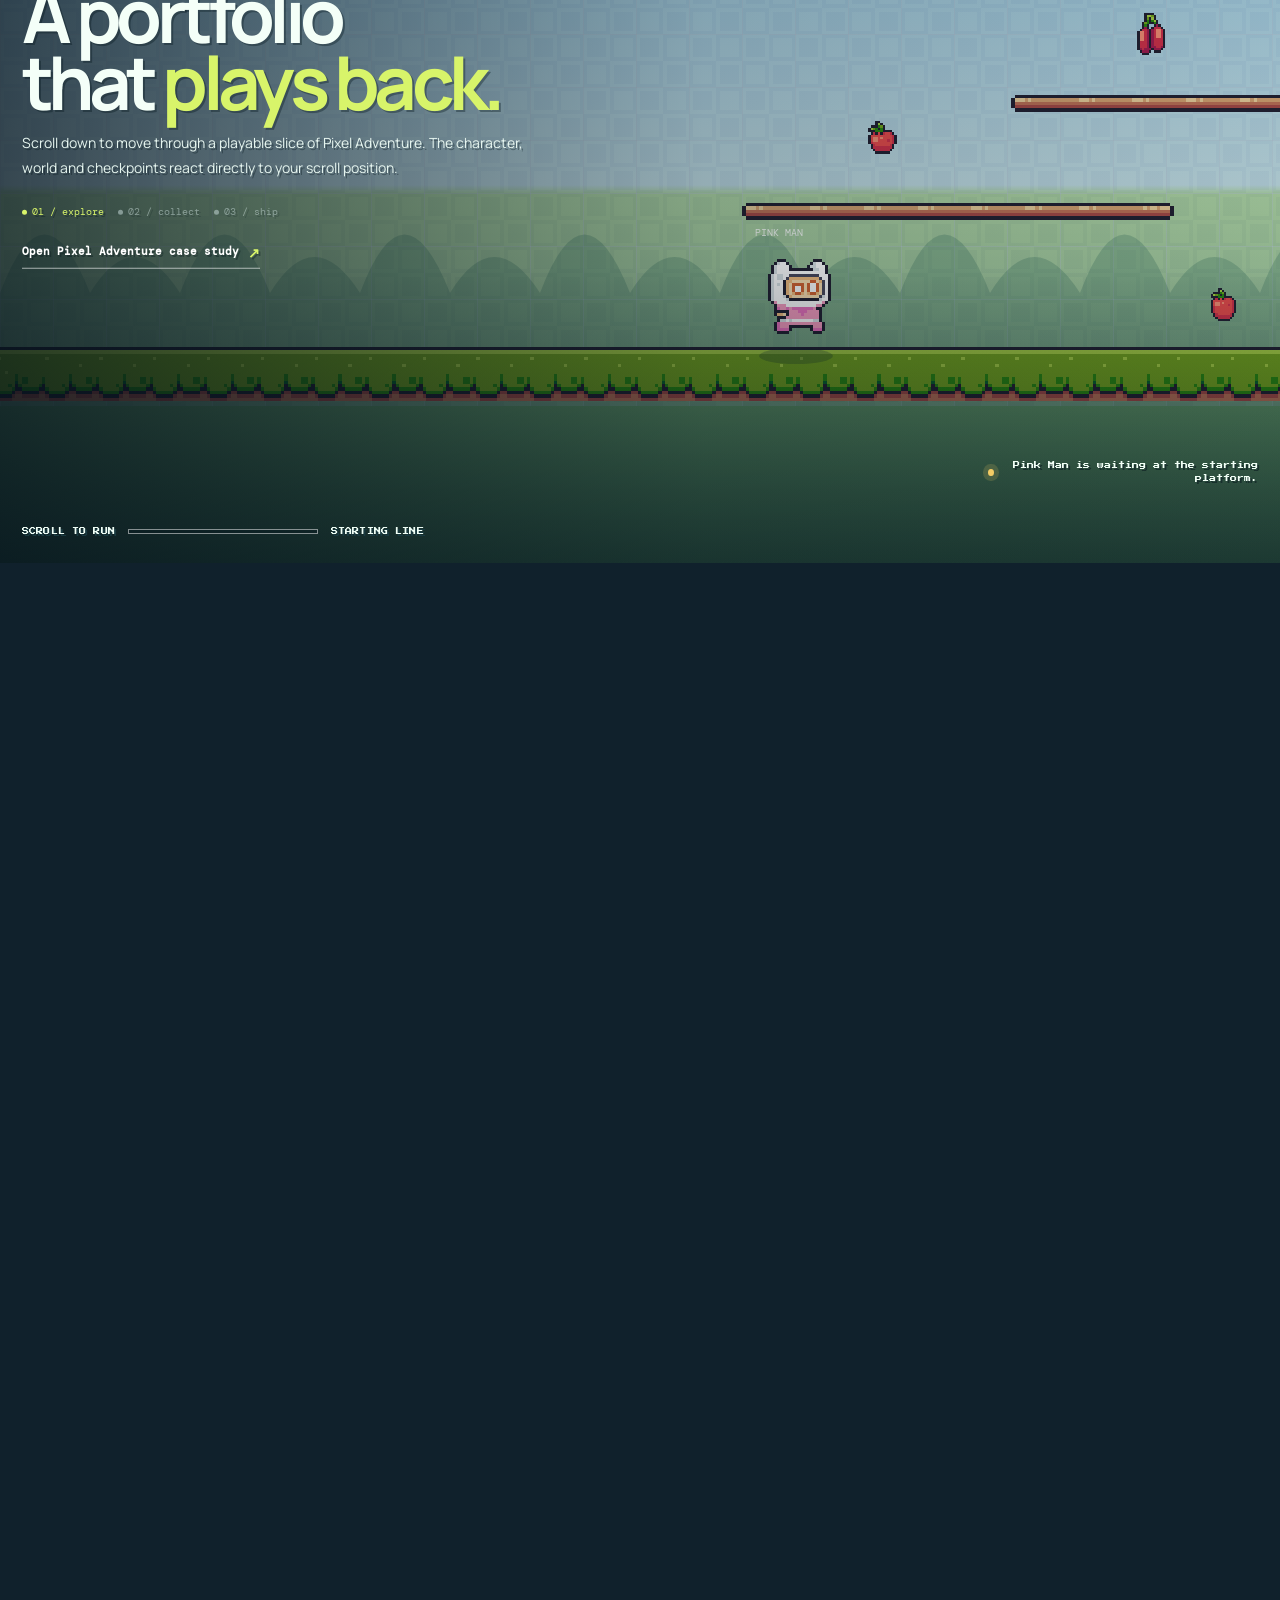
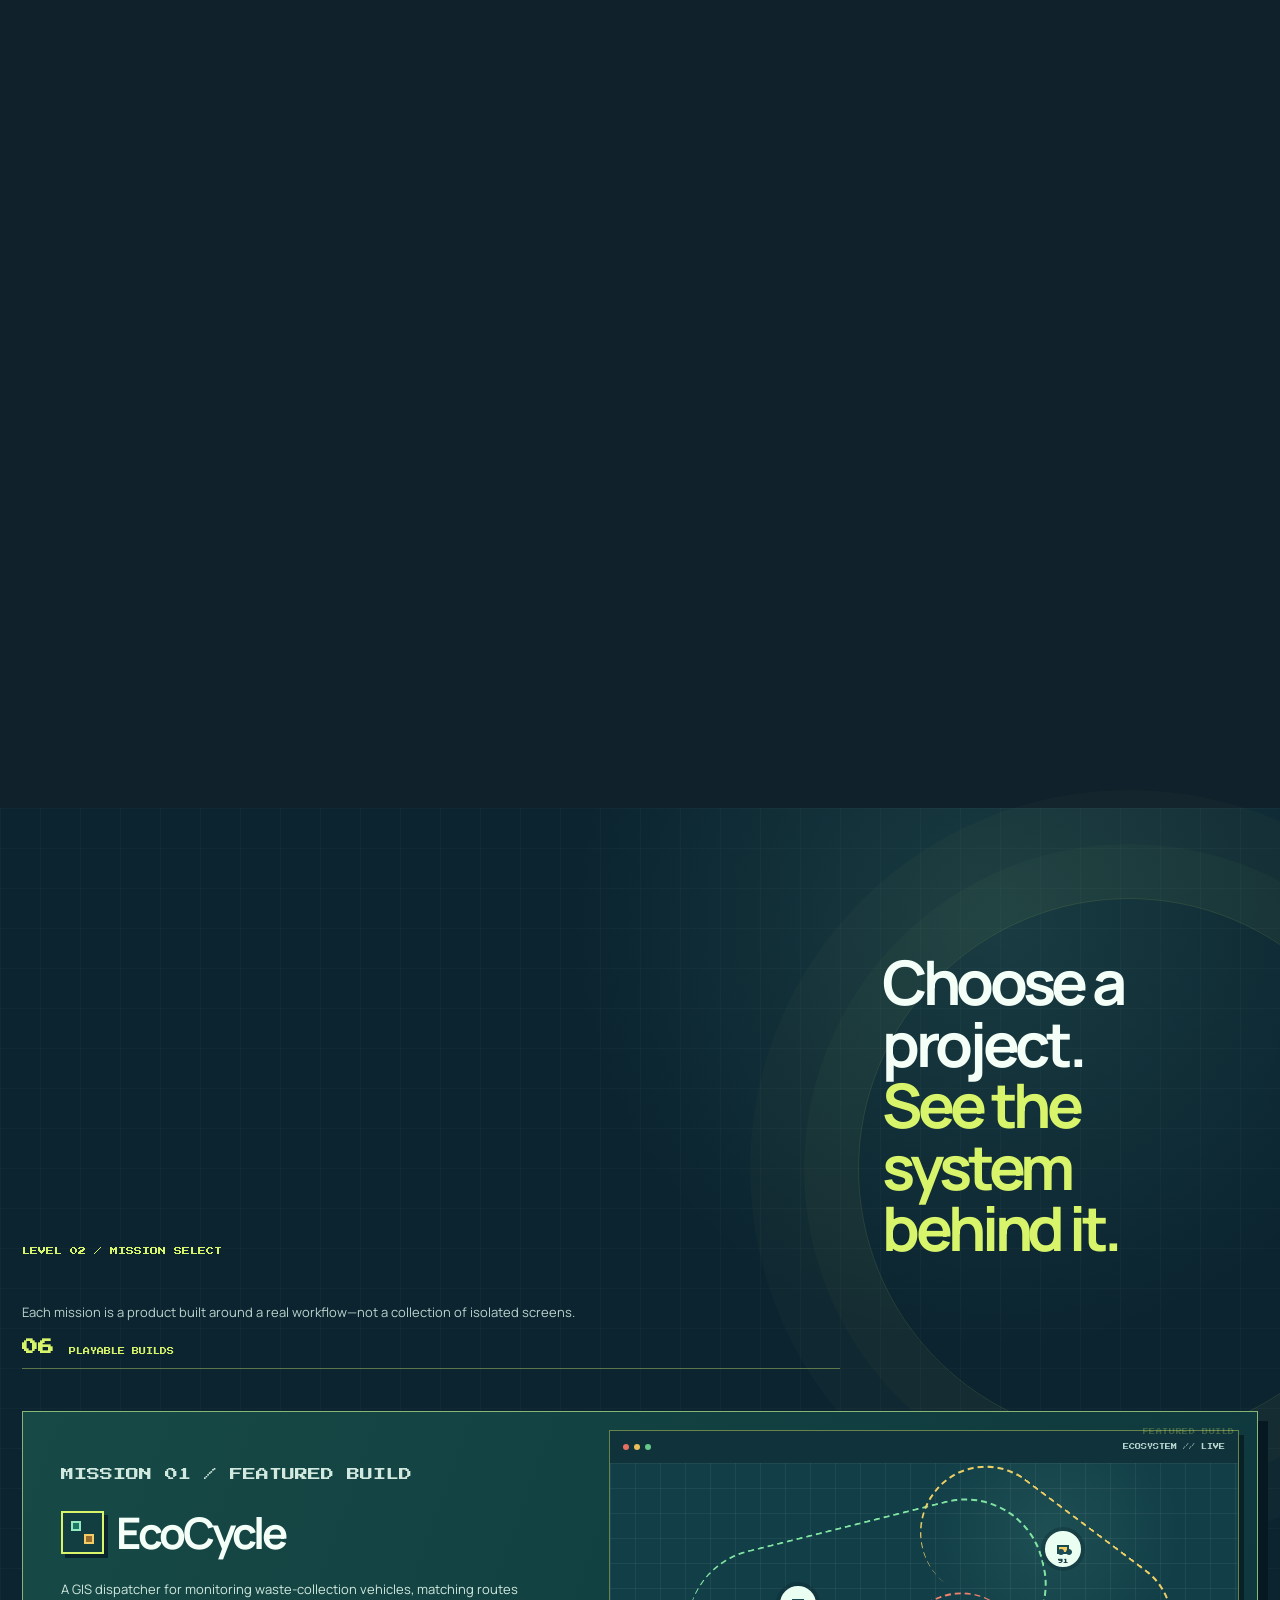
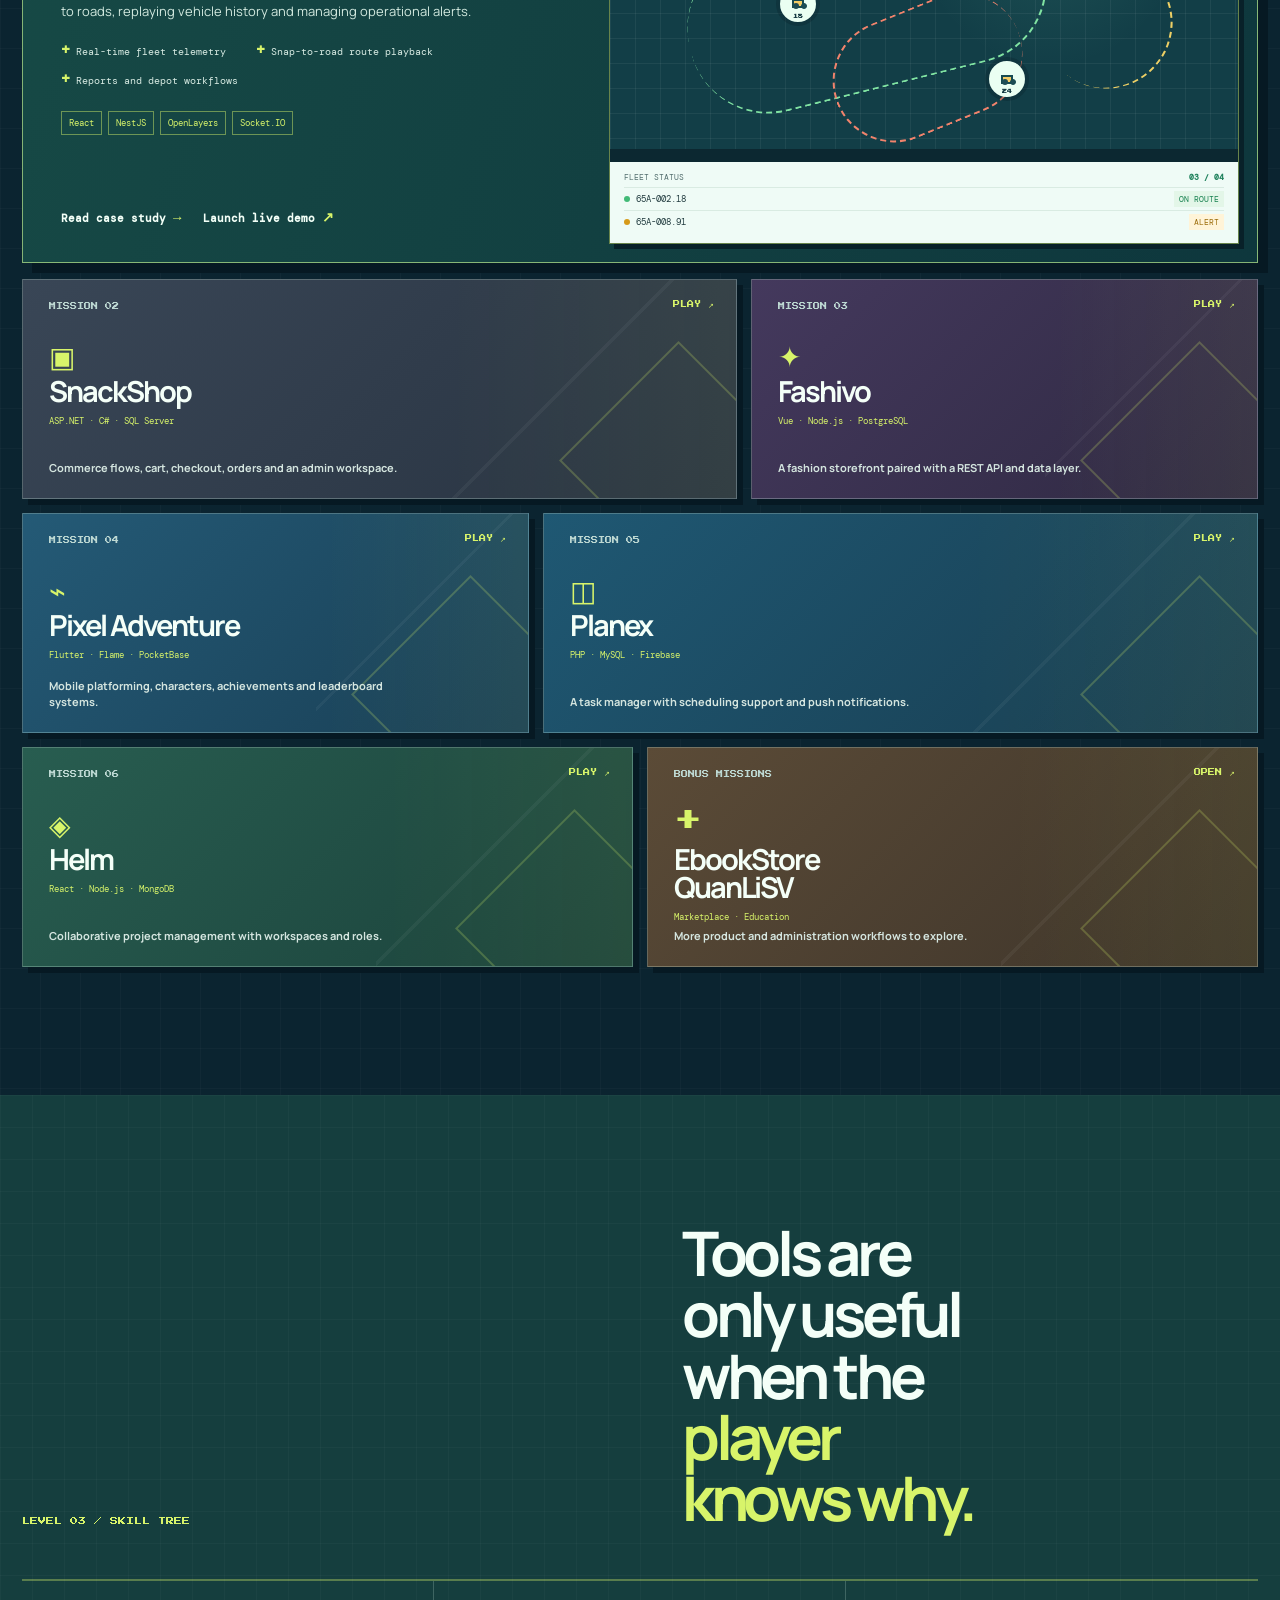
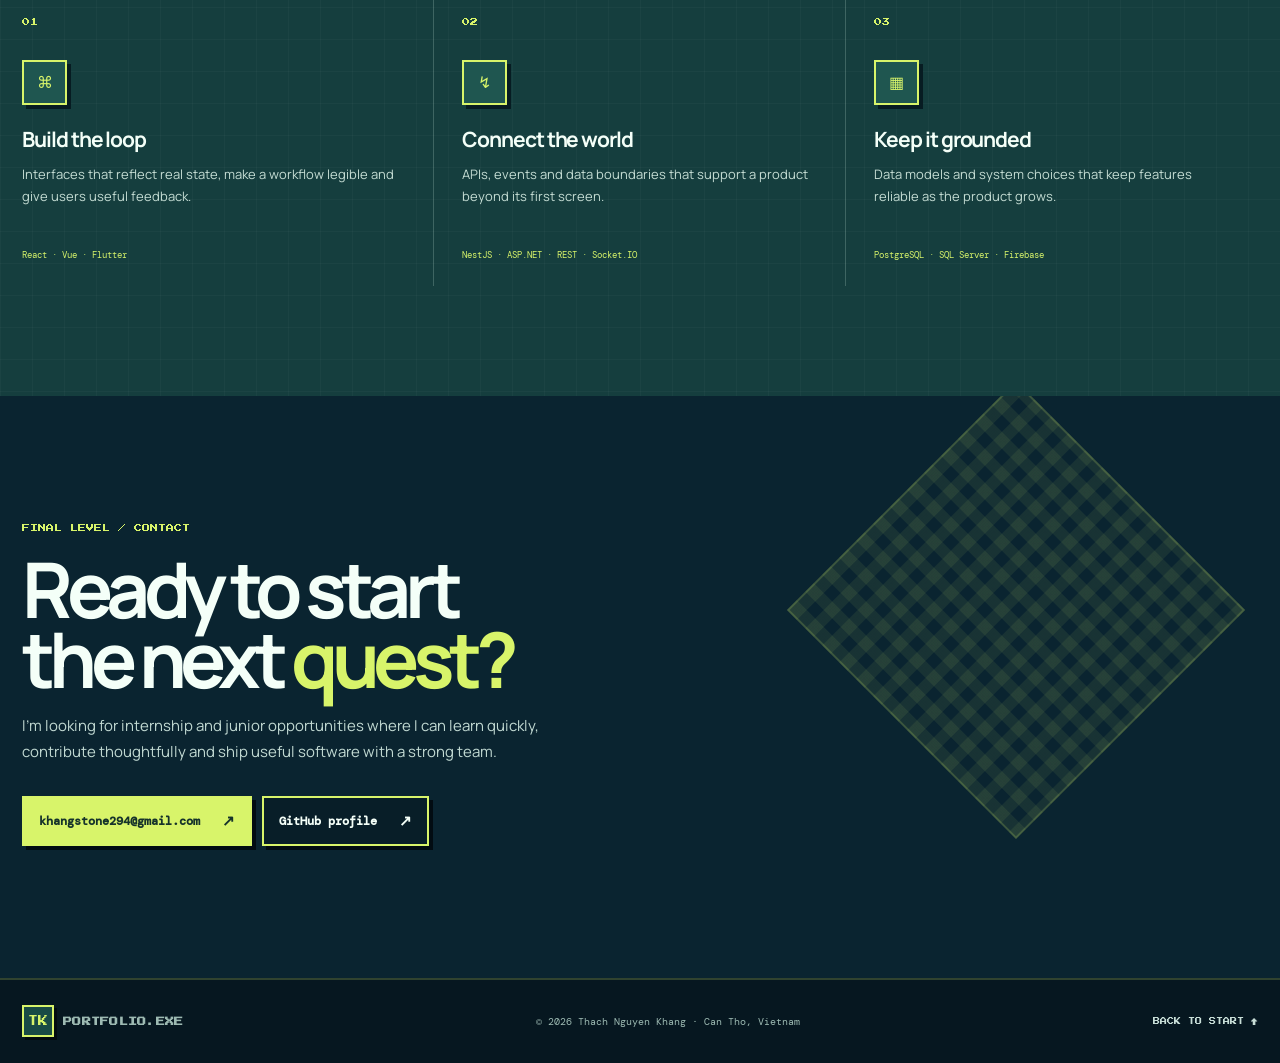
==== commit 02060c86: "feat: add skippable pixel guide intro" ====
--- a/index.html
+++ b/index.html
@@ -9,6 +9,7 @@
   <link rel="preconnect" href="https://fonts.gstatic.com" crossorigin />
   <link href="https://fonts.googleapis.com/css2?family=DM+Mono:wght@400;500&family=Manrope:wght@400;500;600;700;800&family=Press+Start+2P&display=swap" rel="stylesheet" />
   <link rel="stylesheet" href="adventure.css" />
+  <link rel="stylesheet" href="portfolio-guide.css" />
 </head>
 <body>
   <div class="screen-grain" aria-hidden="true"></div>
@@ -18,21 +19,31 @@
     <a class="nav-github" href="https://github.com/DrStone113" target="_blank" rel="noreferrer">GitHub <i>↗</i></a>
   </header>
 
+  <div class="pixel-guide" id="portfolioCharacter" aria-hidden="true" hidden>
+    <div class="pixel-guide__body"><span class="pixel-guide__sprite"></span></div>
+    <span class="pixel-guide__dust"></span>
+  </div>
+  <aside class="pixel-dialogue" id="portfolioDialogue" role="status" aria-live="polite" aria-atomic="true" hidden>
+    <span data-dialogue-speaker>THACH</span>
+    <p data-dialogue-text></p>
+  </aside>
+
   <main id="top">
     <section class="launch-level" aria-labelledby="launch-title">
       <div class="launch-grid" aria-hidden="true"></div>
       <div class="launch-copy">
         <p class="pixel-kicker"><span></span> PLAYER ONE / AVAILABLE FOR NEW QUESTS</p>
         <h1 id="launch-title">Build.<br /><em>Explore.</em><br />Ship.</h1>
-        <p class="launch-intro">I’m Thach Nguyen Khang, a final-year IT student at Can Tho University. I build full-stack, real-time and mobile products that turn a complex workflow into a clear experience.</p>
-        <div class="launch-actions"><a href="#pixel-story" class="pixel-button pixel-button--lime">Start the adventure <b>↓</b></a><a href="mailto:khangstone294@gmail.com" class="pixel-button pixel-button--line">Send a message <b>↗</b></a></div>
+        <p class="launch-role">THACH NGUYEN KHANG <span>//</span> FULL-STACK · REAL-TIME · MOBILE</p>
+        <div class="launch-actions"><a href="#pixel-story" class="pixel-button pixel-button--lime" id="startAdventure">Start the adventure <b>↓</b></a><button class="pixel-button pixel-button--line" id="skipIntro" type="button">Skip intro / Show projects <b>↘</b></button></div>
         <div class="status-row"><span><i></i> Full-stack web</span><span><i></i> Real-time systems</span><span><i></i> Flutter mobile</span></div>
+        <button class="intro-replay" id="replayIntro" type="button" hidden>REPLAY INTRO ↺</button>
       </div>
       <div class="launch-world" aria-hidden="true">
         <div class="cloud cloud--one"></div><div class="cloud cloud--two"></div><div class="cloud cloud--three"></div>
         <span class="hero-fruit hero-fruit--a"></span><span class="hero-fruit hero-fruit--b"></span>
         <div class="hero-platform hero-platform--high"></div><div class="hero-platform hero-platform--mid"></div><div class="hero-platform hero-platform--floor"></div>
-        <div class="hero-sprite"><span>THACH</span></div>
+        <div class="character-anchor character-anchor--hero" id="heroCharacterAnchor"></div>
         <div class="hero-sign"><b>01</b><span>START<br />HERE</span></div>
       </div>
       <div class="launch-footer"><span>SCROLL TO ENTER</span><i></i><span>LEVEL 01</span></div>
@@ -87,6 +98,9 @@
   </main>
 
   <footer><a class="game-logo" href="#top"><span>TK</span><b>PORTFOLIO.EXE</b></a><p>© 2026 Thach Nguyen Khang · Can Tho, Vietnam</p><a href="#top">BACK TO START ↑</a></footer>
+  <script src="character-controller.js"></script>
+  <script src="dialogue-controller.js"></script>
+  <script src="portfolio-guide.js"></script>
   <script src="portfolio.js"></script>
 </body>
 </html>
--- a/portfolio-guide.css
+++ b/portfolio-guide.css
@@ -0,0 +1,193 @@
+/* Persistent portfolio guide and short, skippable hero introduction. */
+.launch-role {
+  margin: 0;
+  color: #d9ebe5;
+  font-family: var(--mono);
+  font-size: 12px;
+  font-weight: 700;
+  letter-spacing: .02em;
+}
+
+.launch-role span { margin: 0 5px; color: var(--lime); }
+.launch-actions button { cursor: pointer; }
+
+.intro-replay {
+  margin-top: 18px;
+  padding: 0;
+  border: 0;
+  border-bottom: 1px solid rgba(216, 244, 106, .45);
+  background: transparent;
+  color: #a9c7be;
+  cursor: pointer;
+  font-family: var(--pixel);
+  font-size: 6px;
+  line-height: 2;
+}
+
+.intro-replay:hover,
+.intro-replay:focus-visible { color: var(--lime); }
+.intro-replay[hidden] { display: none; }
+.character-anchor { pointer-events: none; }
+
+.character-anchor--hero {
+  position: absolute;
+  bottom: calc(10% + 34px);
+  left: 22%;
+  width: 96px;
+  height: 96px;
+}
+
+.pixel-guide {
+  --guide-scale: 3;
+  position: fixed;
+  z-index: 18;
+  top: 0;
+  left: 0;
+  width: 96px;
+  height: 96px;
+  contain: layout style;
+  pointer-events: none;
+  will-change: transform;
+}
+
+.pixel-guide[hidden] { display: none; }
+
+.pixel-guide__body {
+  position: absolute;
+  bottom: 0;
+  left: 0;
+  width: 32px;
+  height: 32px;
+  transform: scale(var(--guide-scale));
+  transform-origin: left bottom;
+  will-change: transform;
+}
+
+.pixel-guide__sprite {
+  display: block;
+  width: 32px;
+  height: 32px;
+  background-image: var(--sprite-image);
+  background-position: 0 0;
+  background-repeat: no-repeat;
+  background-size: auto 32px;
+  image-rendering: pixelated;
+  animation: pixel-guide-frames var(--sprite-duration, 1100ms) steps(var(--sprite-frames, 11)) infinite;
+  transform-origin: center;
+}
+
+.pixel-guide[data-facing="left"] .pixel-guide__sprite { transform: scaleX(-1); }
+.pixel-guide[data-state="jump"] .pixel-guide__sprite,
+.pixel-guide[data-state="fall"] .pixel-guide__sprite { animation: none; }
+.pixel-guide[data-state="walk"] .pixel-guide__body { animation: pixel-guide-walk-bob 280ms steps(2) infinite; }
+.pixel-guide[data-state="run"] .pixel-guide__body { animation: pixel-guide-run-bob 180ms steps(2) infinite; }
+.pixel-guide.is-landing .pixel-guide__body { animation: pixel-guide-land 260ms steps(3) both; }
+
+.pixel-guide__dust {
+  position: absolute;
+  bottom: 2px;
+  left: 22px;
+  width: 5px;
+  height: 5px;
+  background: #d8e2ce;
+  image-rendering: pixelated;
+  opacity: 0;
+}
+
+.pixel-guide__dust.is-visible { animation: pixel-guide-dust 260ms steps(3) both; }
+.pixel-guide__dust::before,
+.pixel-guide__dust::after {
+  content: "";
+  position: absolute;
+  width: 4px;
+  height: 4px;
+  background: inherit;
+}
+.pixel-guide__dust::before { top: 3px; left: -10px; }
+.pixel-guide__dust::after { top: 1px; left: 12px; }
+
+.pixel-dialogue {
+  position: fixed;
+  z-index: 19;
+  top: 0;
+  left: 0;
+  width: max-content;
+  max-width: min(310px, calc(100vw - 24px));
+  padding: 12px 14px 13px;
+  border: 2px solid var(--lime);
+  background: #071923;
+  box-shadow: 5px 5px 0 rgba(2, 11, 16, .82);
+  color: #f4fff8;
+  opacity: 0;
+  pointer-events: none;
+  transition: opacity 100ms linear;
+}
+
+.pixel-dialogue[hidden] { display: none; }
+.pixel-dialogue.is-visible { opacity: 1; }
+.pixel-dialogue::after {
+  content: "";
+  position: absolute;
+  left: 50%;
+  width: 9px;
+  height: 9px;
+  border-right: 2px solid var(--lime);
+  border-bottom: 2px solid var(--lime);
+  background: #071923;
+}
+.pixel-dialogue[data-placement="above"]::after { bottom: -7px; transform: translateX(-50%) rotate(45deg); }
+.pixel-dialogue[data-placement="below"]::after { top: -7px; transform: translateX(-50%) rotate(225deg); }
+.pixel-dialogue > span {
+  display: block;
+  margin-bottom: 7px;
+  color: var(--lime);
+  font-family: var(--pixel);
+  font-size: 6px;
+}
+.pixel-dialogue p {
+  min-width: 90px;
+  margin: 0;
+  white-space: pre-line;
+  font-family: var(--mono);
+  font-size: 11px;
+  font-weight: 700;
+  line-height: 1.55;
+}
+
+.pixel-button.is-emphasized { animation: pixel-cta-ready 800ms steps(2) 2; }
+
+@keyframes pixel-guide-frames { to { background-position: var(--sprite-end) 0; } }
+@keyframes pixel-guide-walk-bob { 50% { transform: scale(var(--guide-scale)) translateY(-1px); } }
+@keyframes pixel-guide-run-bob { 50% { transform: scale(var(--guide-scale)) translateY(-2px); } }
+@keyframes pixel-guide-land {
+  0%, 100% { transform: scale(var(--guide-scale)); }
+  45% { transform: scale(3.25, 2.72); }
+}
+@keyframes pixel-guide-dust {
+  0% { opacity: .8; transform: translate3d(0, 0, 0) scale(1); }
+  100% { opacity: 0; transform: translate3d(-4px, -7px, 0) scale(1.8); }
+}
+@keyframes pixel-cta-ready {
+  50% { box-shadow: 6px 6px 0 #020c12, 0 0 0 3px rgba(216, 244, 106, .22); }
+}
+
+@media (prefers-reduced-motion: reduce) {
+  .pixel-guide__sprite,
+  .pixel-guide__body,
+  .pixel-guide__dust,
+  .pixel-button.is-emphasized { animation: none !important; }
+  .pixel-dialogue { transition: none; }
+}
+
+@media (max-width: 980px) {
+  .character-anchor--hero { left: 60%; bottom: calc(10% + 34px); }
+}
+
+@media (max-width: 640px) {
+  .character-anchor--hero { left: 58%; width: 72px; height: 72px; }
+  .pixel-guide { --guide-scale: 2.25; width: 72px; height: 72px; }
+  .pixel-dialogue { max-width: min(245px, calc(100vw - 24px)); padding: 10px 11px; }
+  .pixel-dialogue p { font-size: 10px; }
+  .launch-role { font-size: 10px; line-height: 1.6; }
+  .launch-actions .pixel-button { width: 100%; }
+}
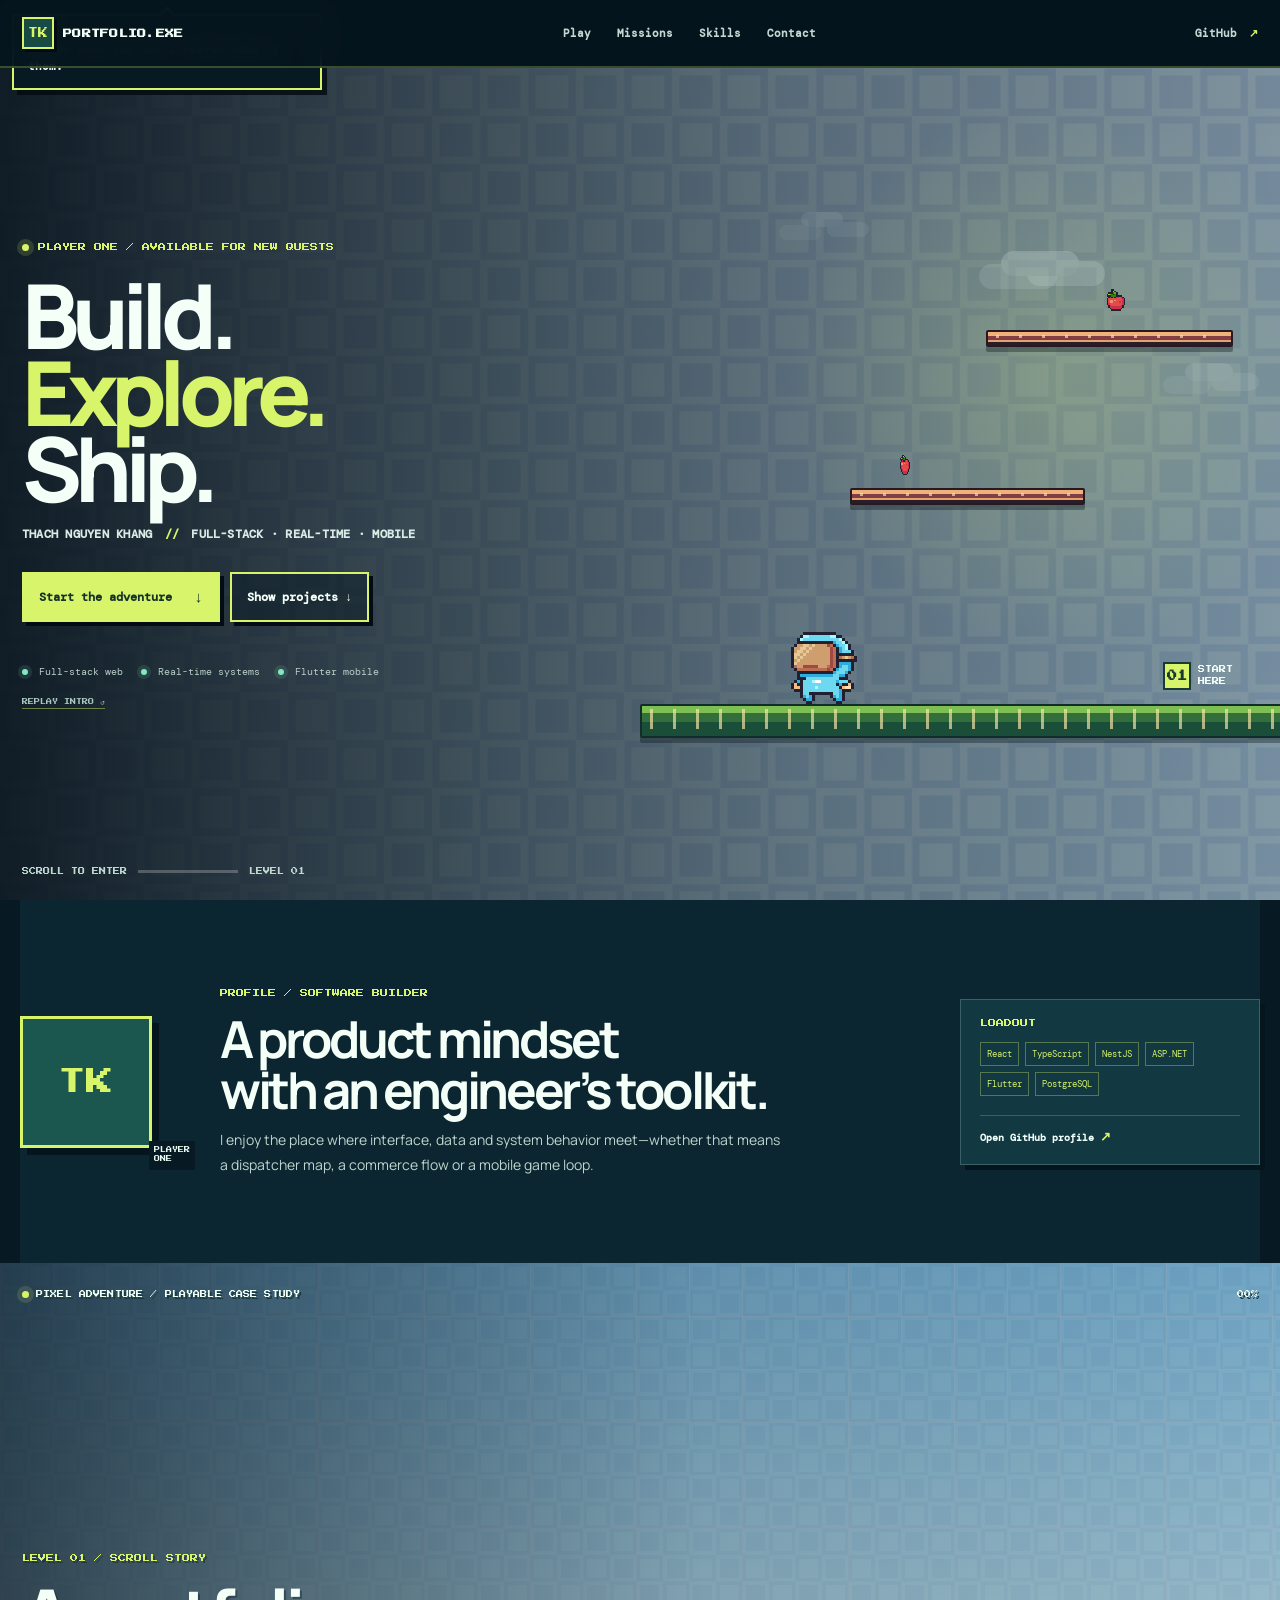
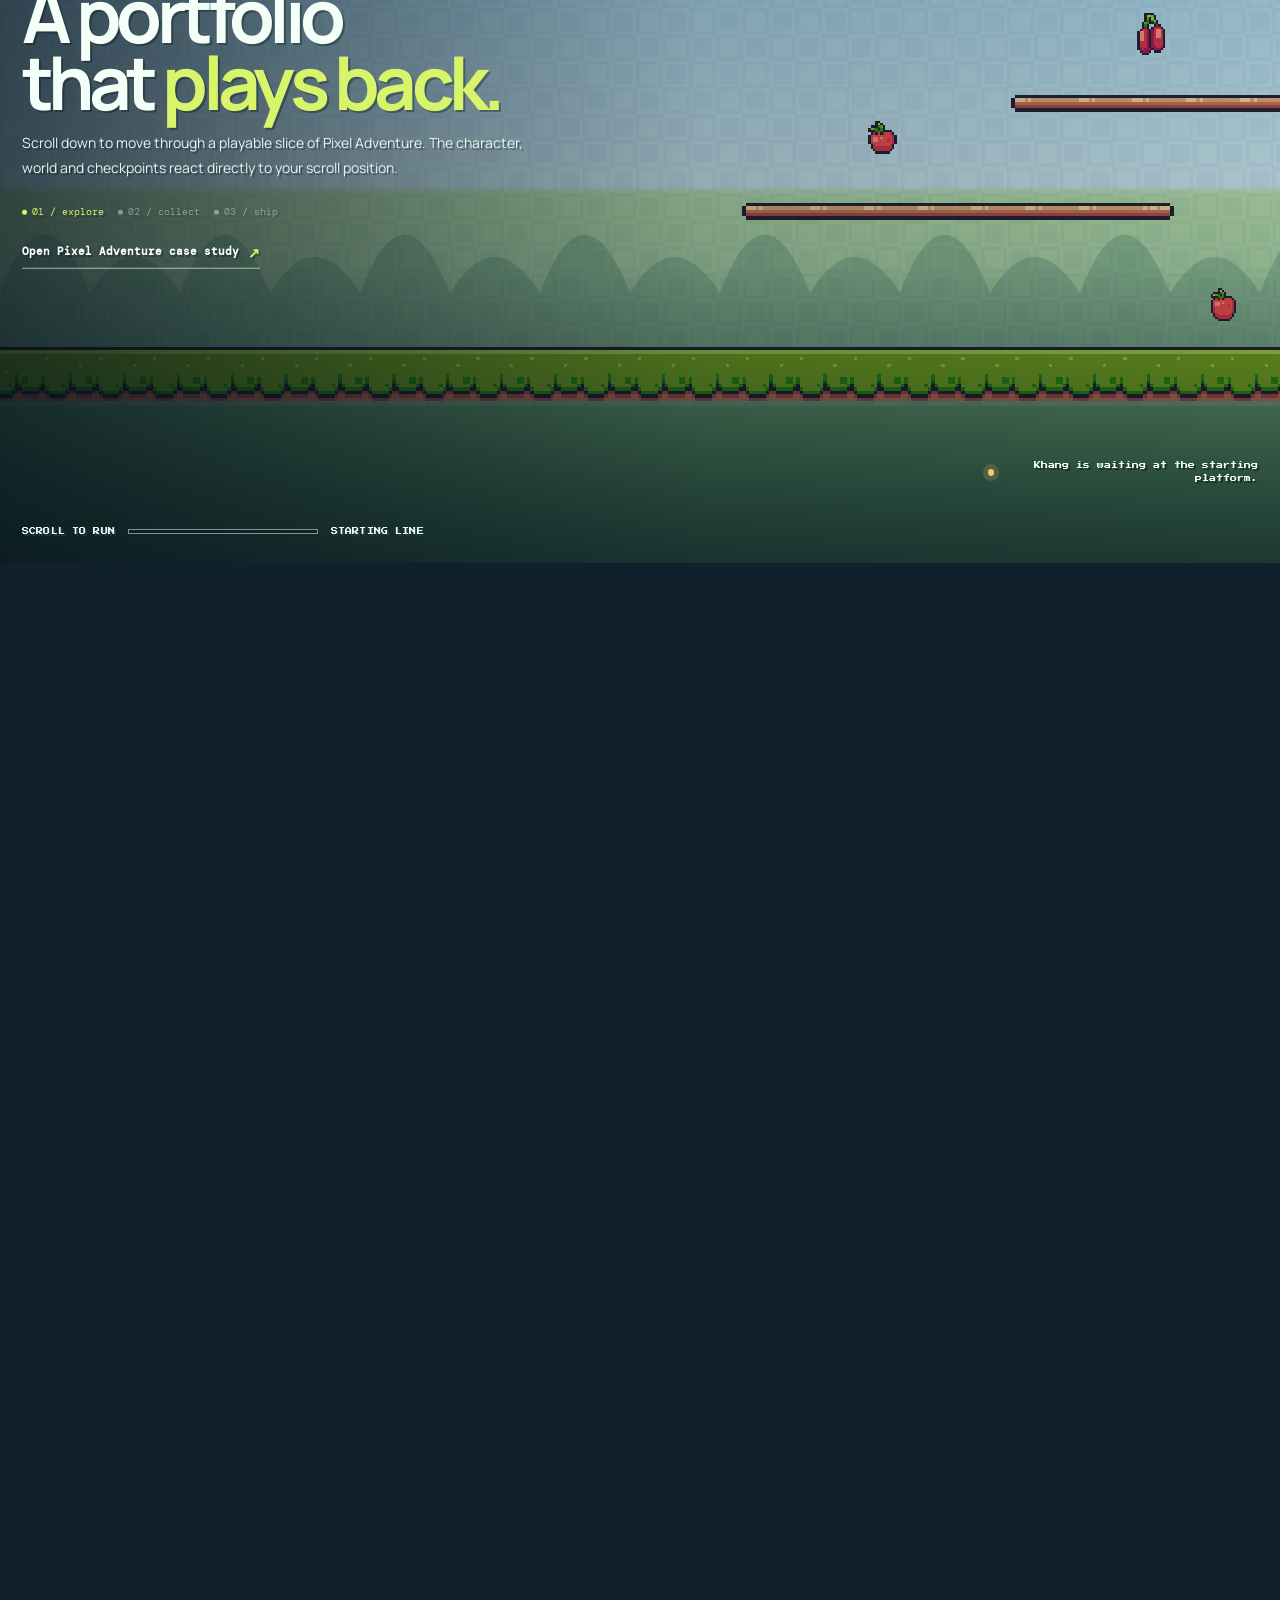
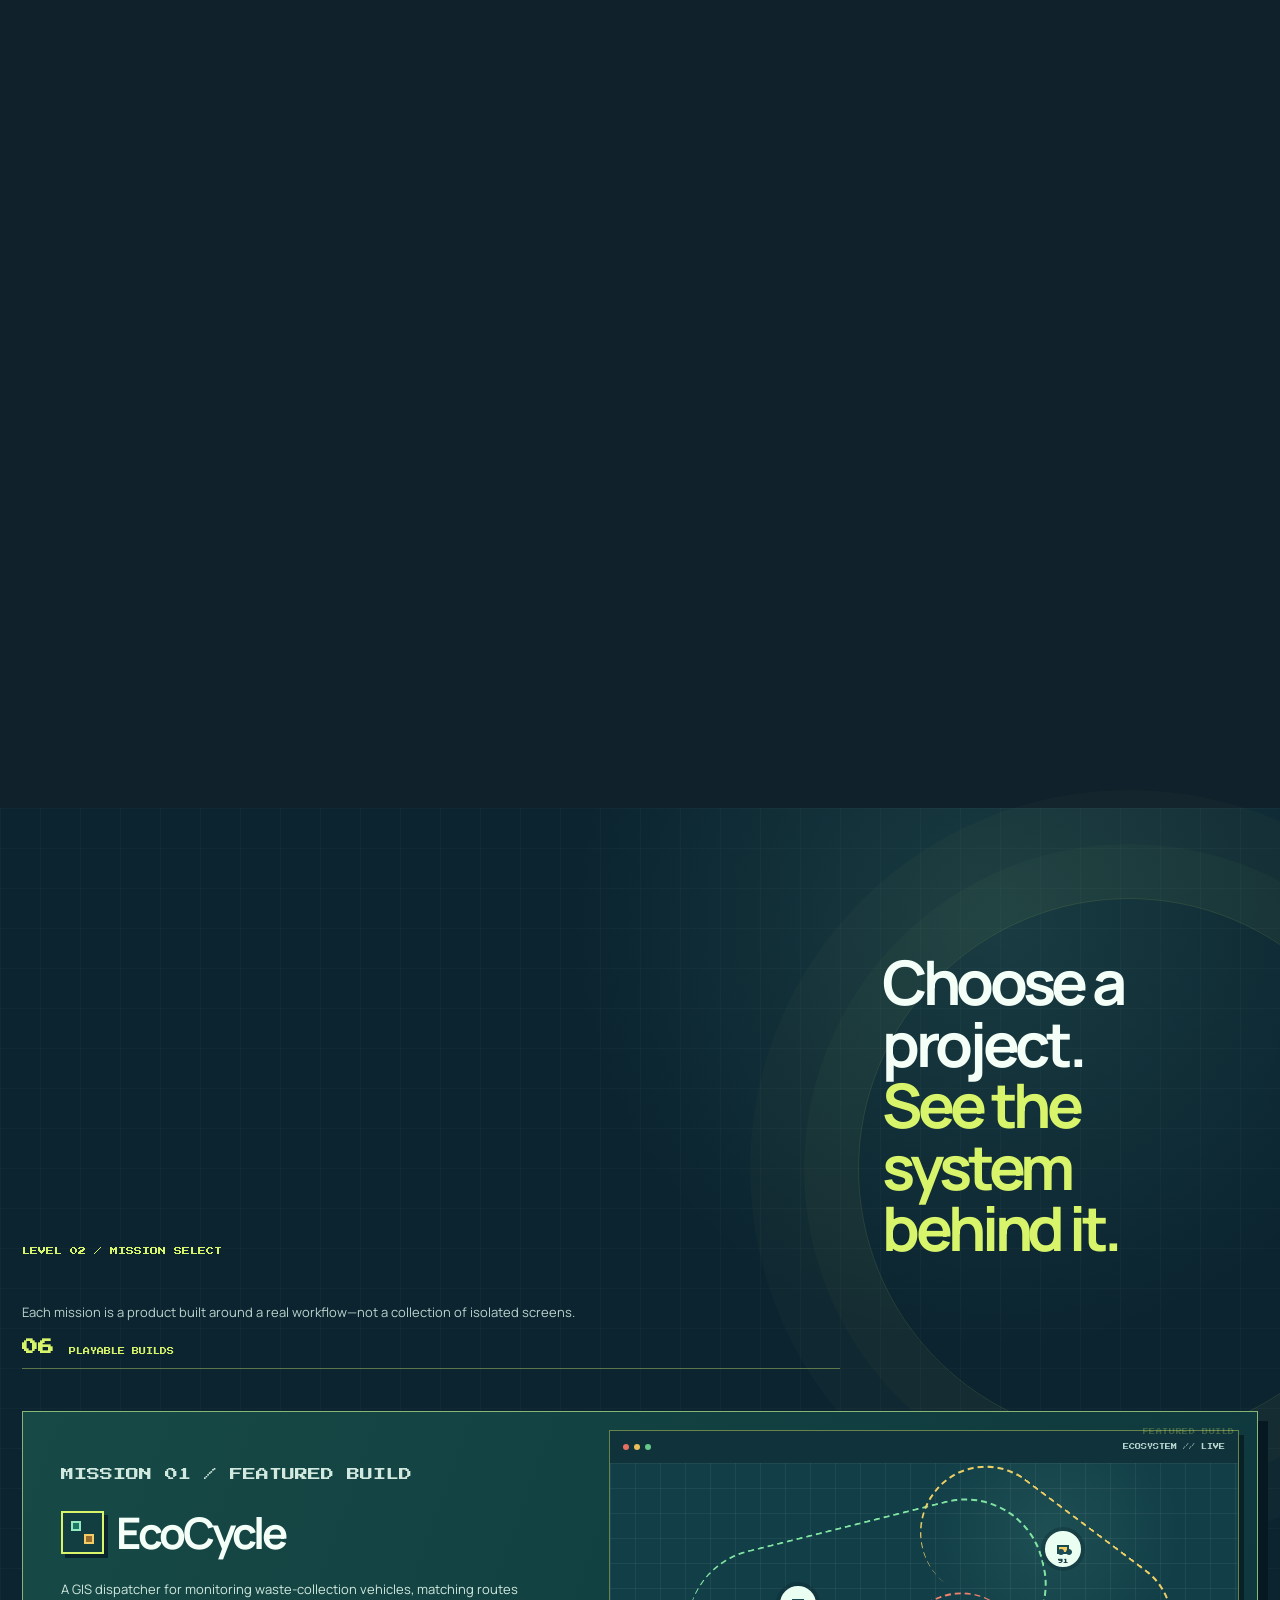
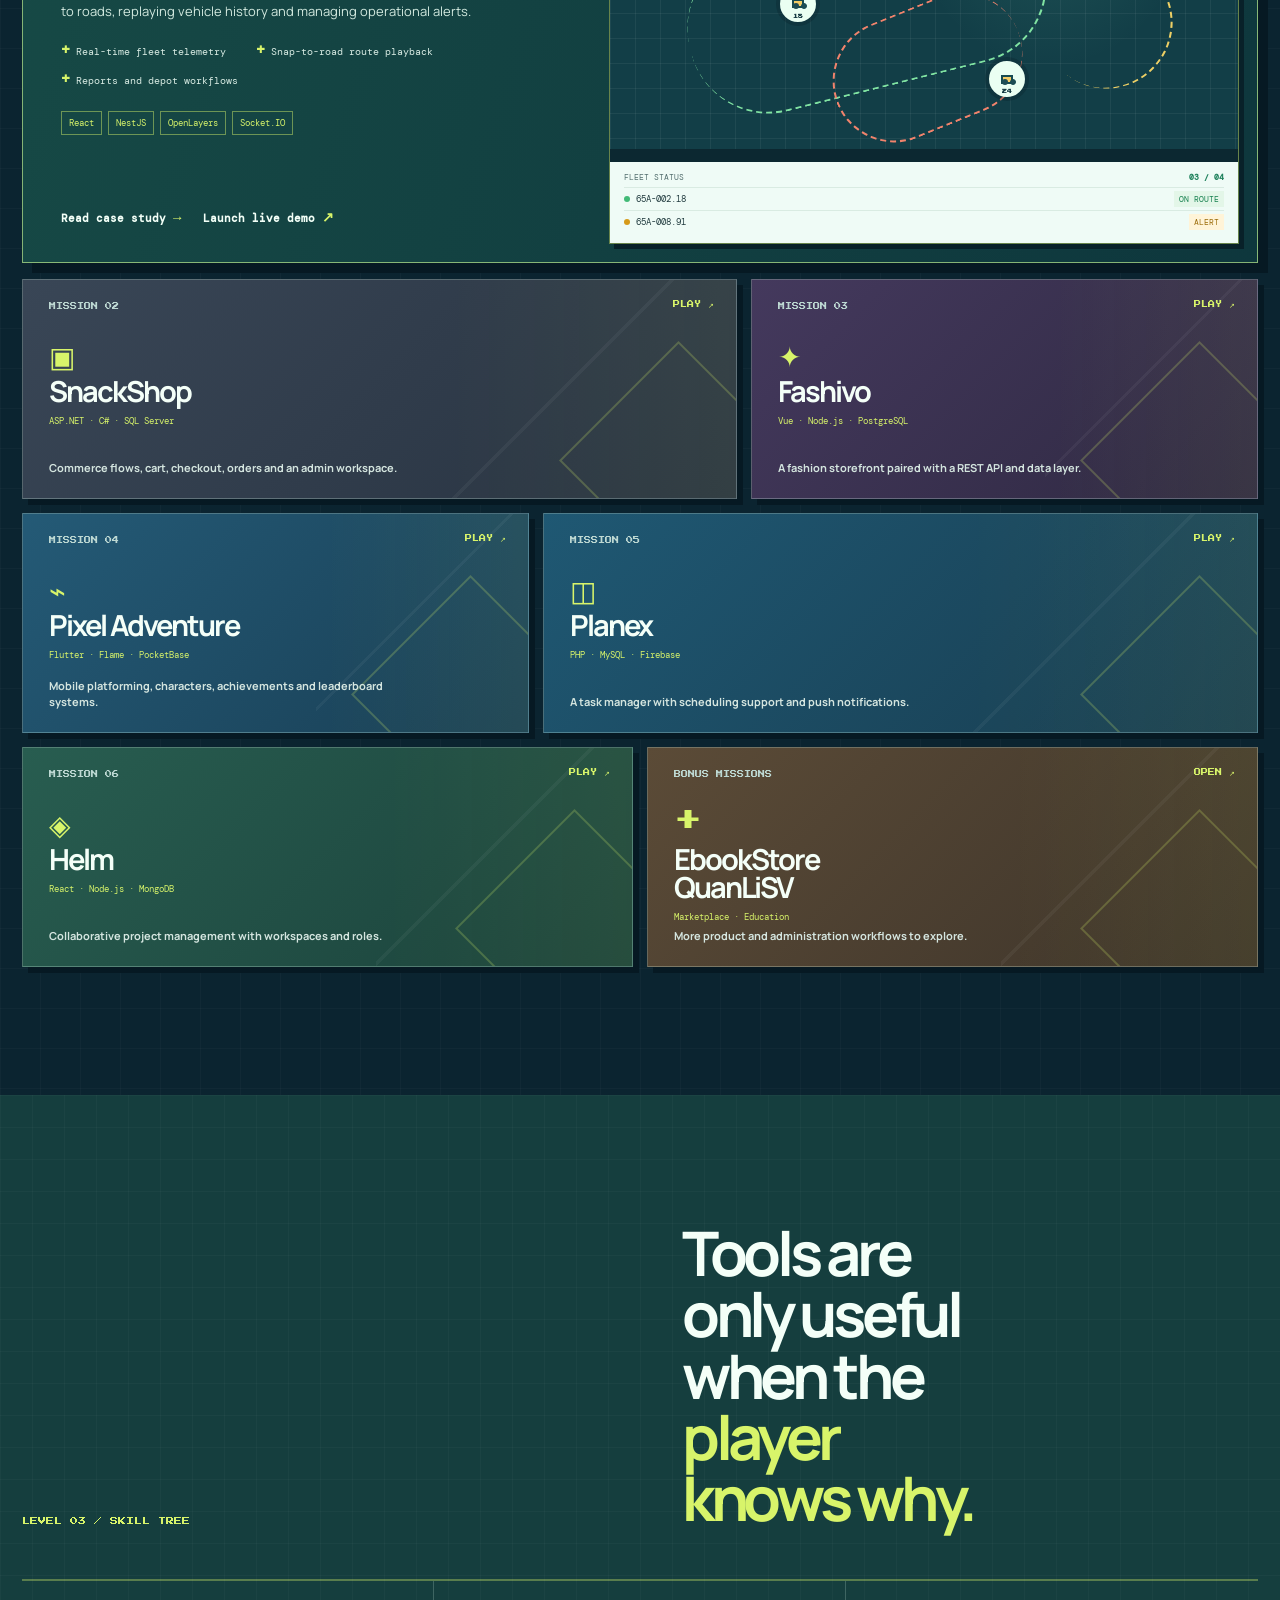
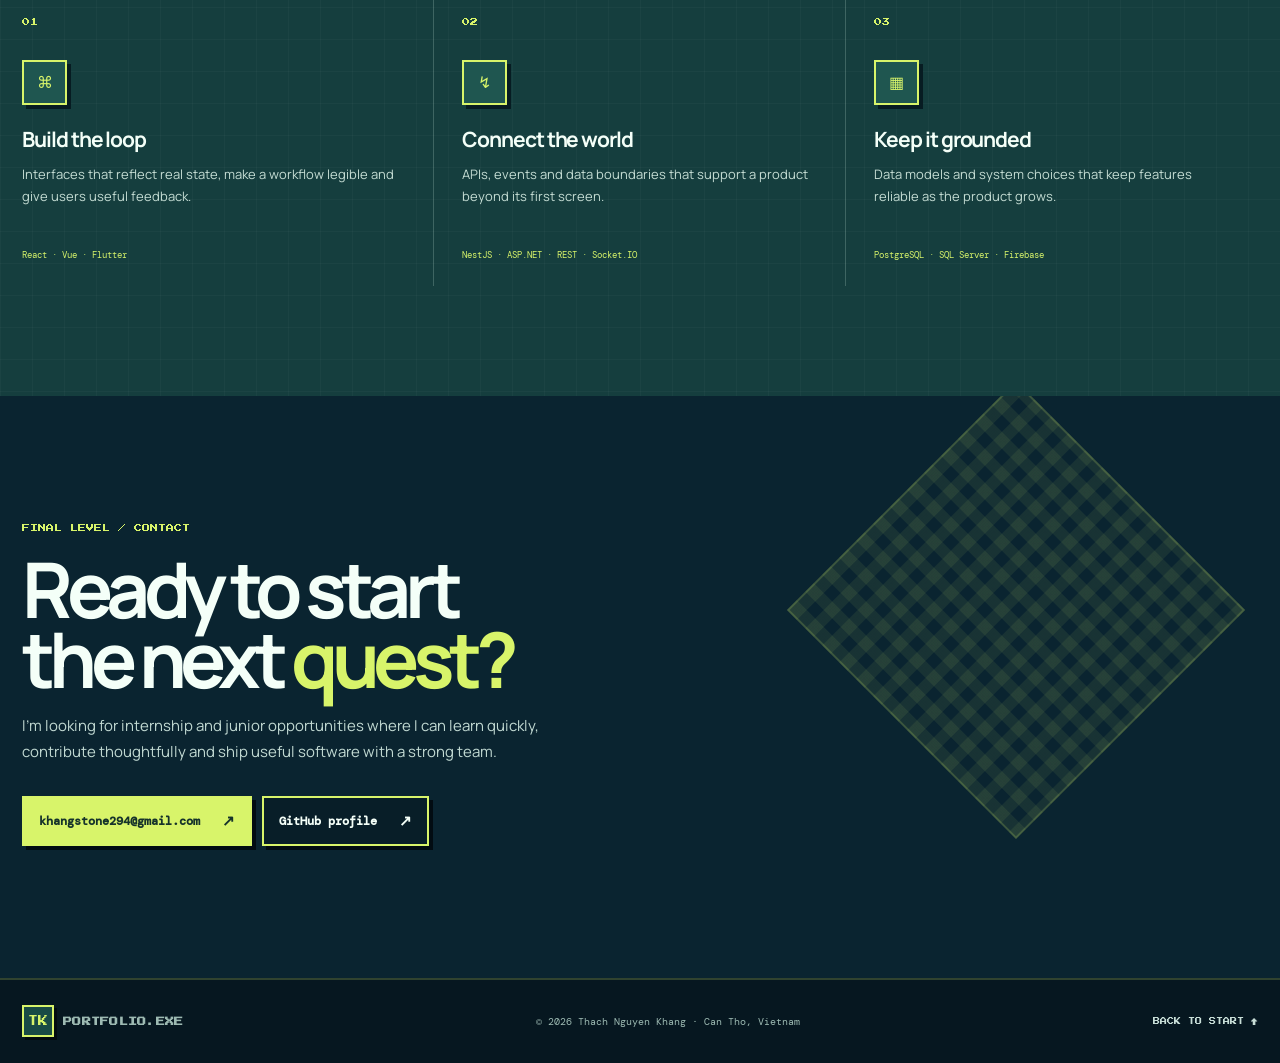
==== commit 88735e28: "feat: narrate story and mission interactions" ====
--- a/index.html
+++ b/index.html
@@ -59,6 +59,7 @@
       <div class="pixel-story-sticky">
         <canvas class="pixel-story-canvas" id="pixelStoryCanvas" aria-hidden="true"></canvas>
         <div class="story-shade" aria-hidden="true"></div>
+        <div class="story-checkpoint" id="storyCheckpoint" hidden>CHECKPOINT 01</div>
         <div class="story-hud story-hud--top"><span>PIXEL ADVENTURE / PLAYABLE CASE STUDY</span><span id="storyPercentage">00%</span></div>
         <div class="story-hud story-hud--bottom"><span>SCROLL TO RUN</span><div class="story-meter"><i id="storyMeter"></i></div><span id="storyPhase">STARTING LINE</span></div>
         <div class="story-copy"><p class="pixel-kicker">LEVEL 01 / SCROLL STORY</p><h2 id="story-title">A portfolio<br />that <em>plays back.</em></h2><p id="storyDescription">Scroll down to move through a playable slice of Pixel Adventure. The character, world and checkpoints react directly to your scroll position.</p><div class="story-steps" aria-label="Story checkpoints"><span class="is-active">01 / explore</span><span>02 / collect</span><span>03 / ship</span></div><a class="story-link" href="pixeladventure.html">Open Pixel Adventure case study <b>↗</b></a></div>
@@ -68,17 +69,17 @@
 
     <section class="mission-level" id="missions">
       <div class="level-heading" data-reveal><p class="pixel-kicker">LEVEL 02 / MISSION SELECT</p><h2>Choose a project.<br /><em>See the system behind it.</em></h2><div class="mission-meta"><p>Each mission is a product built around a real workflow—not a collection of isolated screens.</p><span><b>06</b> PLAYABLE BUILDS</span></div></div>
-      <article class="boss-mission" data-reveal>
+      <article class="boss-mission" data-guide-comment="This one tracks waste-collection vehicles in real time." data-reveal>
         <div class="boss-copy"><p class="mission-id">MISSION 01 / FEATURED BUILD</p><h3><span class="feature-glyph" aria-hidden="true"><i></i><i></i></span> EcoCycle</h3><p>A GIS dispatcher for monitoring waste-collection vehicles, matching routes to roads, replaying vehicle history and managing operational alerts.</p><ul><li><b>+</b> Real-time fleet telemetry</li><li><b>+</b> Snap-to-road route playback</li><li><b>+</b> Reports and depot workflows</li></ul><div class="mission-tags"><span>React</span><span>NestJS</span><span>OpenLayers</span><span>Socket.IO</span></div><div class="mission-links"><a href="ecocycle.html">Read case study <b>→</b></a><a href="ecocycle-live.html">Launch live demo <b>↗</b></a></div></div>
         <div class="boss-screen" aria-hidden="true"><div class="screen-bar"><span></span><span></span><span></span><i>ECOSYSTEM // LIVE</i></div><div class="screen-map"><div class="map-path path-one"></div><div class="map-path path-two"></div><div class="map-path path-three"></div><span class="truck truck--one"><i></i><b>18</b></span><span class="truck truck--two"><i></i><b>91</b></span><span class="truck truck--three"><i></i><b>24</b></span></div><div class="screen-stats"><p>FLEET STATUS <b>03 / 04</b></p><div><i></i>65A-002.18 <span>ON ROUTE</span></div><div><i class="warn"></i>65A-008.91 <span>ALERT</span></div></div></div>
       </article>
 
       <div class="mission-grid">
-        <a class="mission-card mission-card--snack" href="snackshop.html" data-reveal><p>MISSION 02</p><span>▣</span><h3>SnackShop</h3><small>ASP.NET · C# · SQL Server</small><b>Commerce flows, cart, checkout, orders and an admin workspace.</b><i>PLAY ↗</i></a>
-        <a class="mission-card mission-card--fashivo" href="fashivo.html" data-reveal><p>MISSION 03</p><span>✦</span><h3>Fashivo</h3><small>Vue · Node.js · PostgreSQL</small><b>A fashion storefront paired with a REST API and data layer.</b><i>PLAY ↗</i></a>
-        <a class="mission-card mission-card--pixel" href="pixeladventure.html" data-reveal><p>MISSION 04</p><span>⌁</span><h3>Pixel Adventure</h3><small>Flutter · Flame · PocketBase</small><b>Mobile platforming, characters, achievements and leaderboard systems.</b><i>PLAY ↗</i></a>
-        <a class="mission-card mission-card--planex" href="planex.html" data-reveal><p>MISSION 05</p><span>◫</span><h3>Planex</h3><small>PHP · MySQL · Firebase</small><b>A task manager with scheduling support and push notifications.</b><i>PLAY ↗</i></a>
-        <a class="mission-card mission-card--helm" href="helm.html" data-reveal><p>MISSION 06</p><span>◈</span><h3>Helm</h3><small>React · Node.js · MongoDB</small><b>Collaborative project management with workspaces and roles.</b><i>PLAY ↗</i></a>
+        <a class="mission-card mission-card--snack" href="snackshop.html" data-guide-comment="A complete commerce flow from products to checkout." data-reveal><p>MISSION 02</p><span>▣</span><h3>SnackShop</h3><small>ASP.NET · C# · SQL Server</small><b>Commerce flows, cart, checkout, orders and an admin workspace.</b><i>PLAY ↗</i></a>
+        <a class="mission-card mission-card--fashivo" href="fashivo.html" data-guide-comment="Storefront, API and data working together." data-reveal><p>MISSION 03</p><span>✦</span><h3>Fashivo</h3><small>Vue · Node.js · PostgreSQL</small><b>A fashion storefront paired with a REST API and data layer.</b><i>PLAY ↗</i></a>
+        <a class="mission-card mission-card--pixel" href="pixeladventure.html" data-guide-comment="Yes. I built a game inside a portfolio about a game." data-reveal><p>MISSION 04</p><span>⌁</span><h3>Pixel Adventure</h3><small>Flutter · Flame · PocketBase</small><b>Mobile platforming, characters, achievements and leaderboard systems.</b><i>PLAY ↗</i></a>
+        <a class="mission-card mission-card--planex" href="planex.html" data-guide-comment="Planning, schedules and notifications in one task workflow." data-reveal><p>MISSION 05</p><span>◫</span><h3>Planex</h3><small>PHP · MySQL · Firebase</small><b>A task manager with scheduling support and push notifications.</b><i>PLAY ↗</i></a>
+        <a class="mission-card mission-card--helm" href="helm.html" data-guide-comment="Workspaces, roles and project progress built to collaborate." data-reveal><p>MISSION 06</p><span>◈</span><h3>Helm</h3><small>React · Node.js · MongoDB</small><b>Collaborative project management with workspaces and roles.</b><i>PLAY ↗</i></a>
         <a class="mission-card mission-card--more" href="ebookstore.html" data-reveal><p>BONUS MISSIONS</p><span>+</span><h3>EbookStore<br />QuanLiSV</h3><small>Marketplace · Education</small><b>More product and administration workflows to explore.</b><i>OPEN ↗</i></a>
       </div>
     </section>
--- a/portfolio-guide.css
+++ b/portfolio-guide.css
@@ -156,6 +156,29 @@
 
 .pixel-button.is-emphasized { animation: pixel-cta-ready 800ms steps(2) 2; }
 
+.story-checkpoint {
+  position: absolute;
+  z-index: 3;
+  top: 82px;
+  right: max(22px, calc((100vw - 1240px) / 2));
+  padding: 9px 10px;
+  border: 2px solid var(--lime);
+  background: #071923;
+  box-shadow: 4px 4px 0 rgba(4, 17, 27, .65);
+  color: var(--lime);
+  font-family: var(--pixel);
+  font-size: 7px;
+  opacity: 0;
+  transform: translateY(7px);
+  transition: opacity 160ms linear, transform 160ms steps(3);
+}
+.story-checkpoint[hidden] { display: none; }
+.story-checkpoint.is-visible { opacity: 1; transform: none; }
+.boss-mission.is-guide-active,
+.mission-card.is-guide-active { border-color: var(--lime); box-shadow: 9px 9px 0 #061923, 0 0 0 2px rgba(216, 244, 106, .16); }
+.mission-card:focus-visible { outline: 3px solid var(--lime); outline-offset: 4px; }
+.boss-mission:focus-within { border-color: var(--lime); }
+
 @keyframes pixel-guide-frames { to { background-position: var(--sprite-end) 0; } }
 @keyframes pixel-guide-walk-bob { 50% { transform: scale(var(--guide-scale)) translateY(-1px); } }
 @keyframes pixel-guide-run-bob { 50% { transform: scale(var(--guide-scale)) translateY(-2px); } }
@@ -177,6 +200,7 @@
   .pixel-guide__dust,
   .pixel-button.is-emphasized { animation: none !important; }
   .pixel-dialogue { transition: none; }
+  .story-checkpoint { transition: none; }
 }
 
 @media (max-width: 980px) {
@@ -190,4 +214,5 @@
   .pixel-dialogue p { font-size: 10px; }
   .launch-role { font-size: 10px; line-height: 1.6; }
   .launch-actions .pixel-button { width: 100%; }
-}
+  .story-checkpoint { top: 64px; right: 20px; font-size: 6px; }
+}
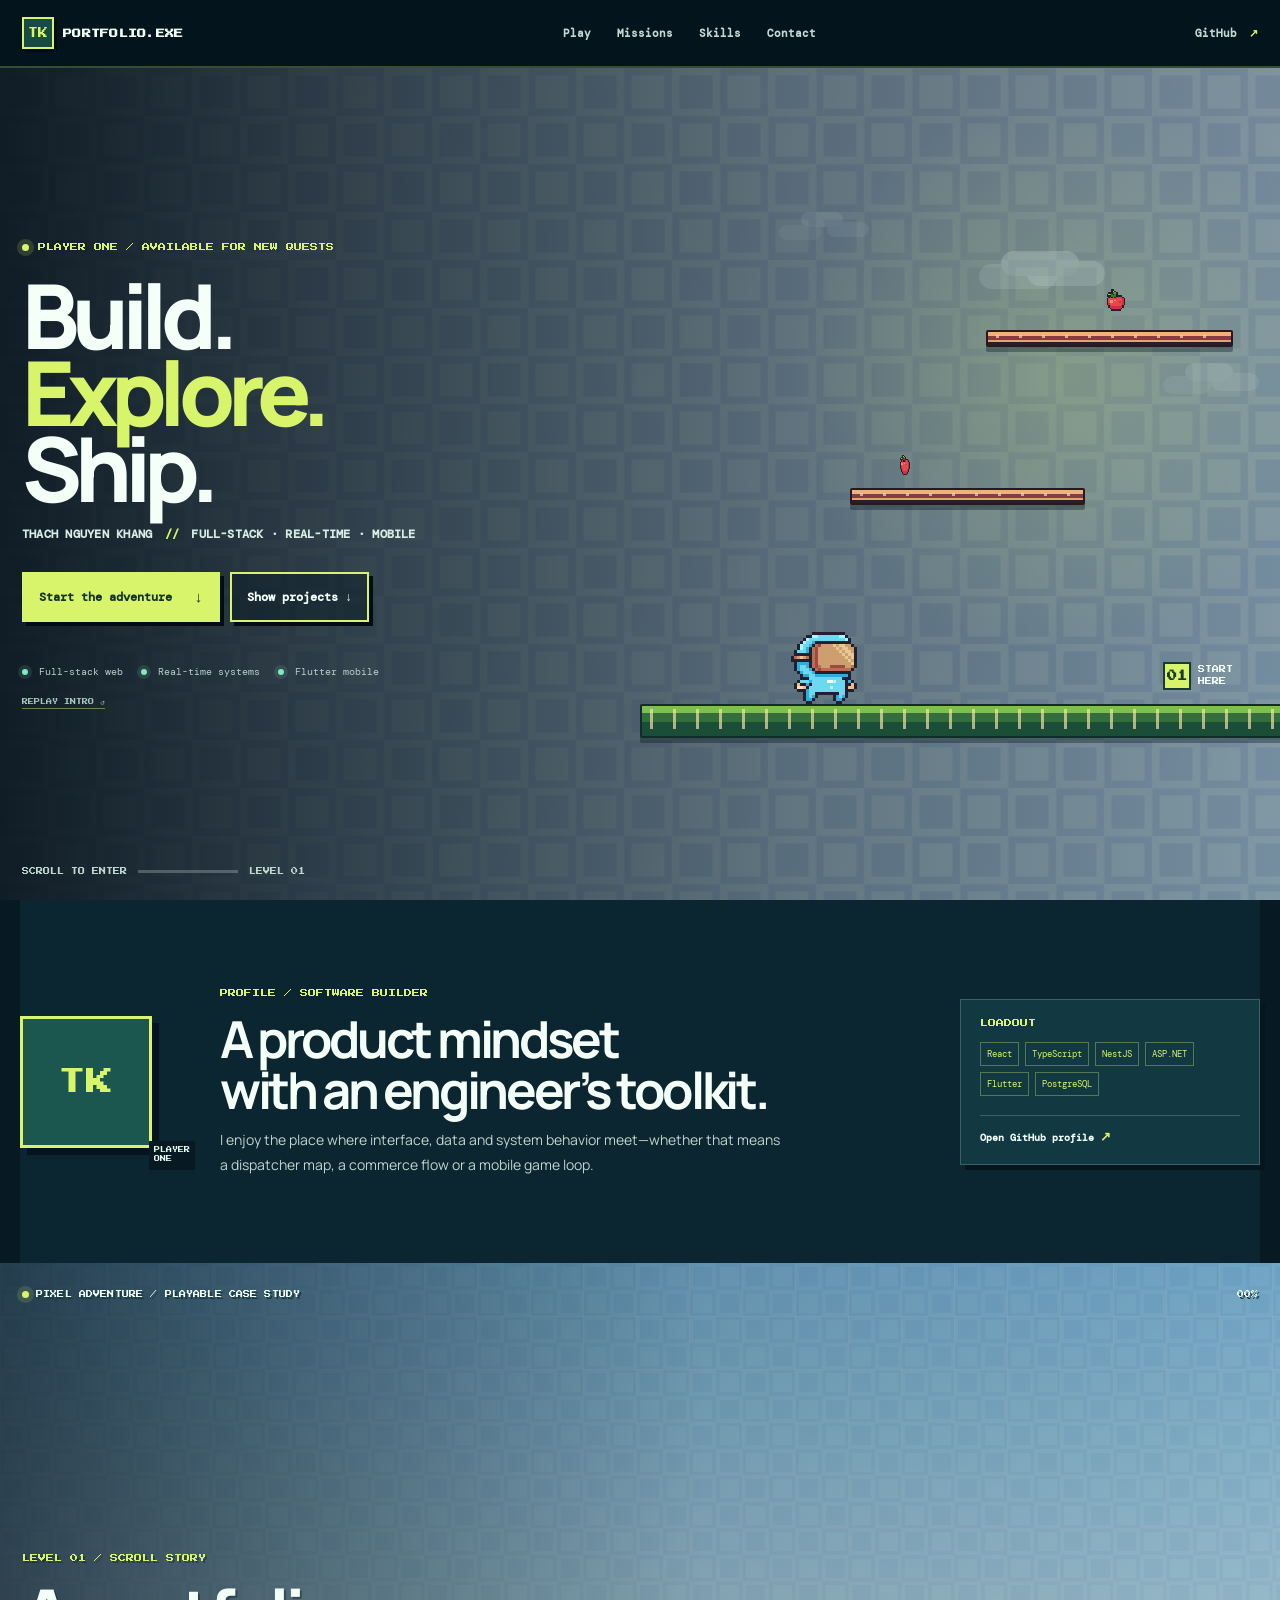
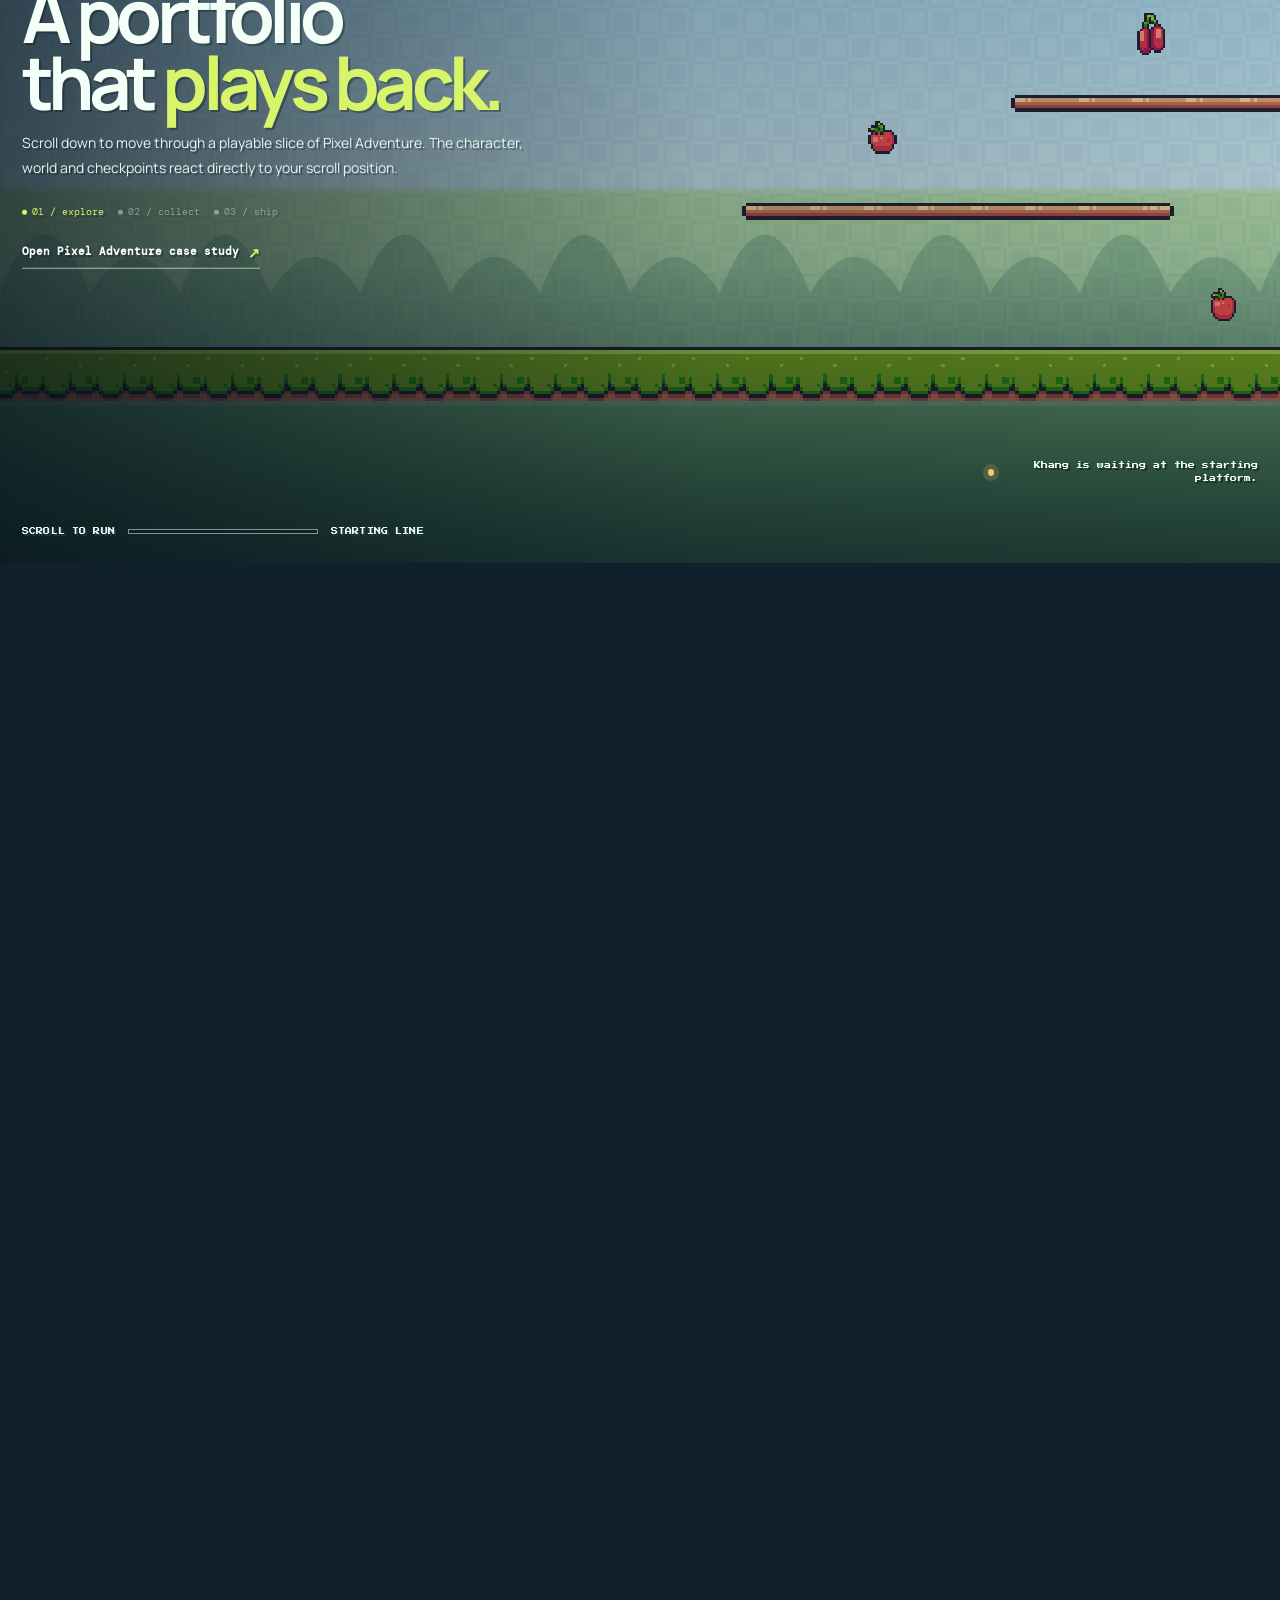
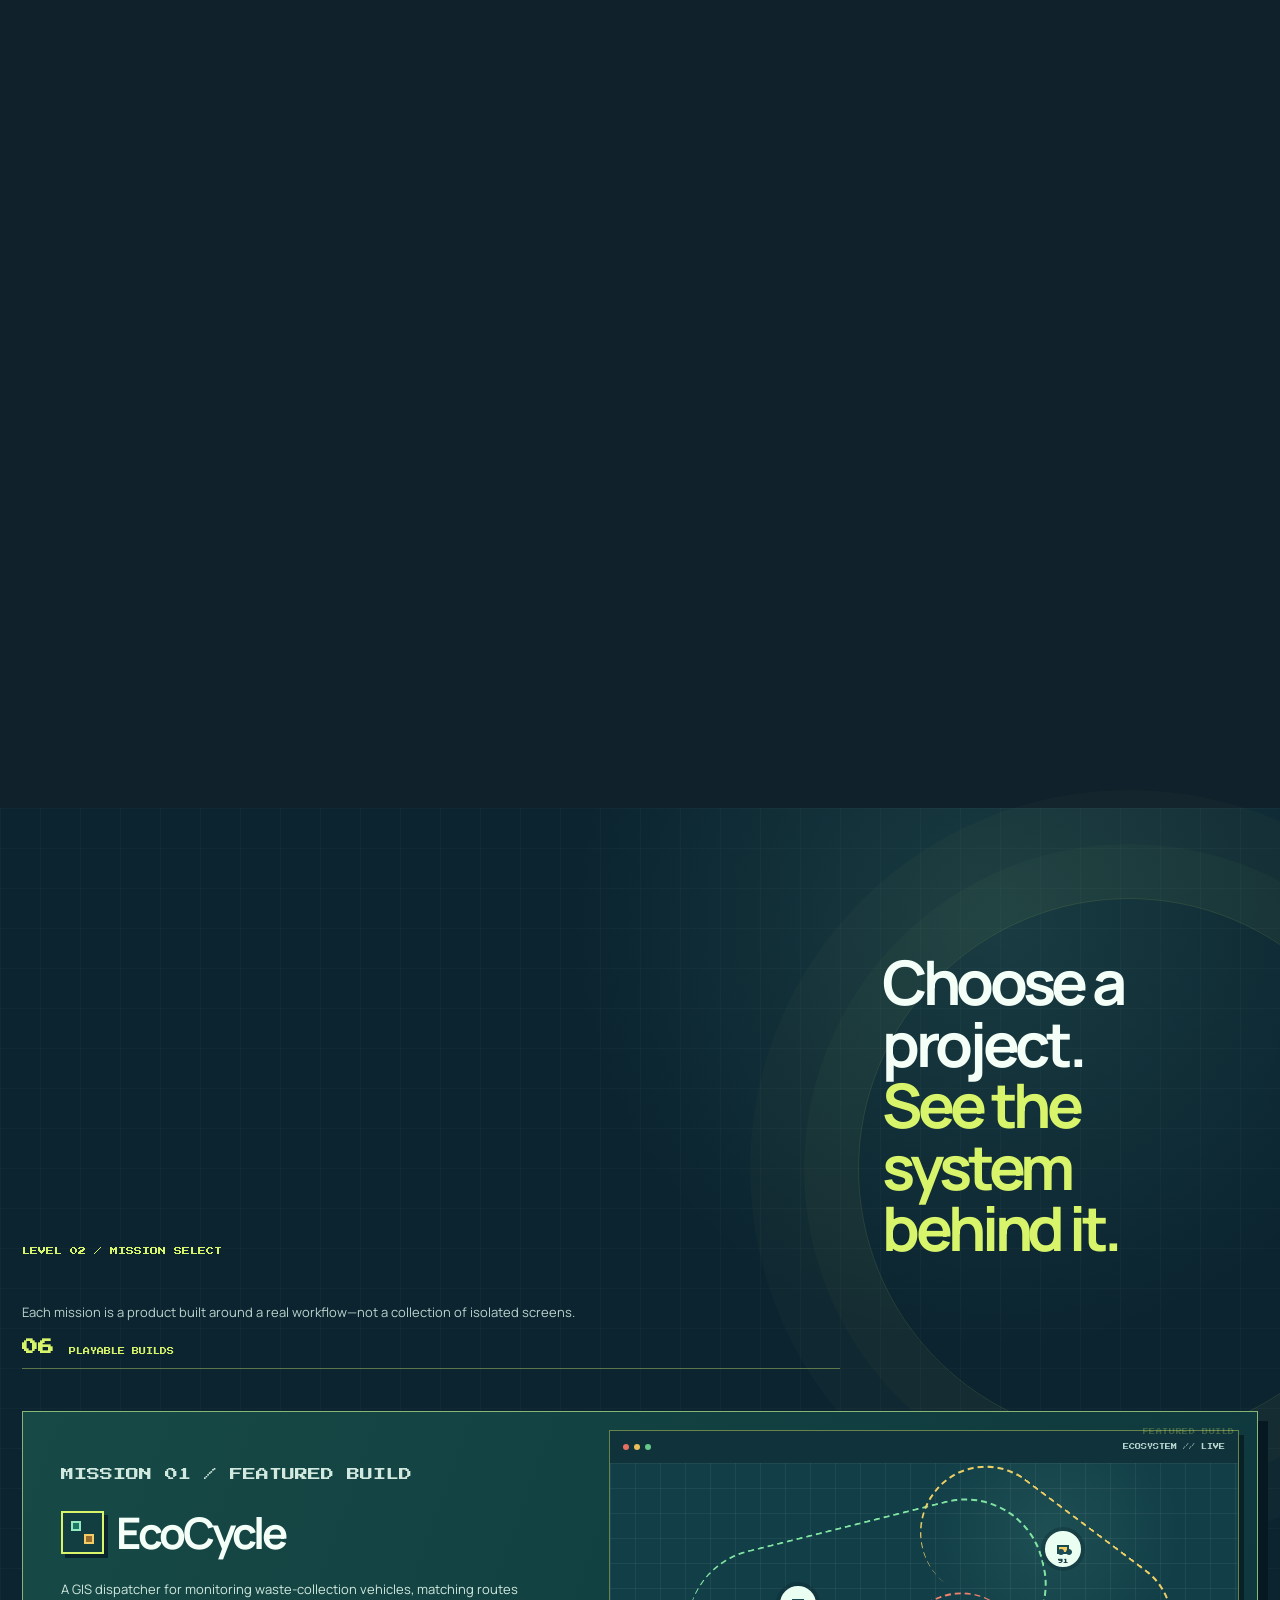
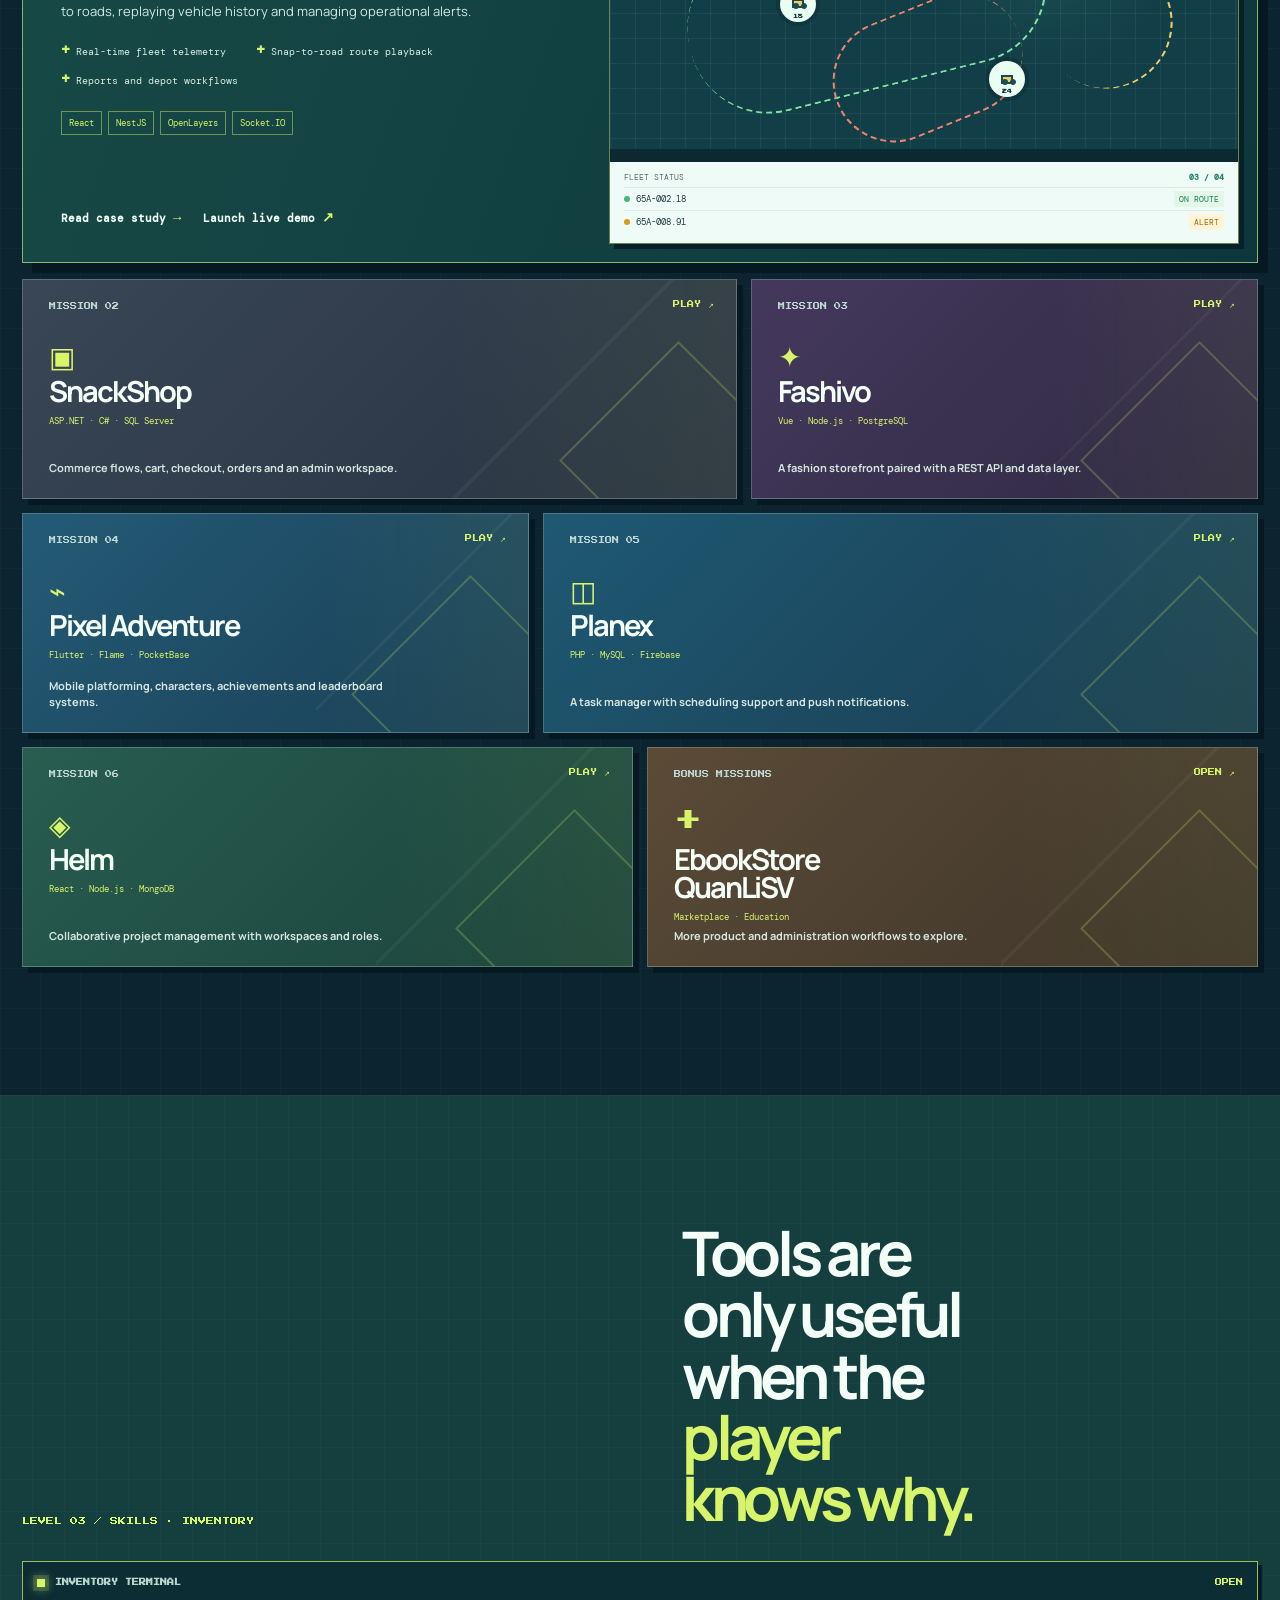
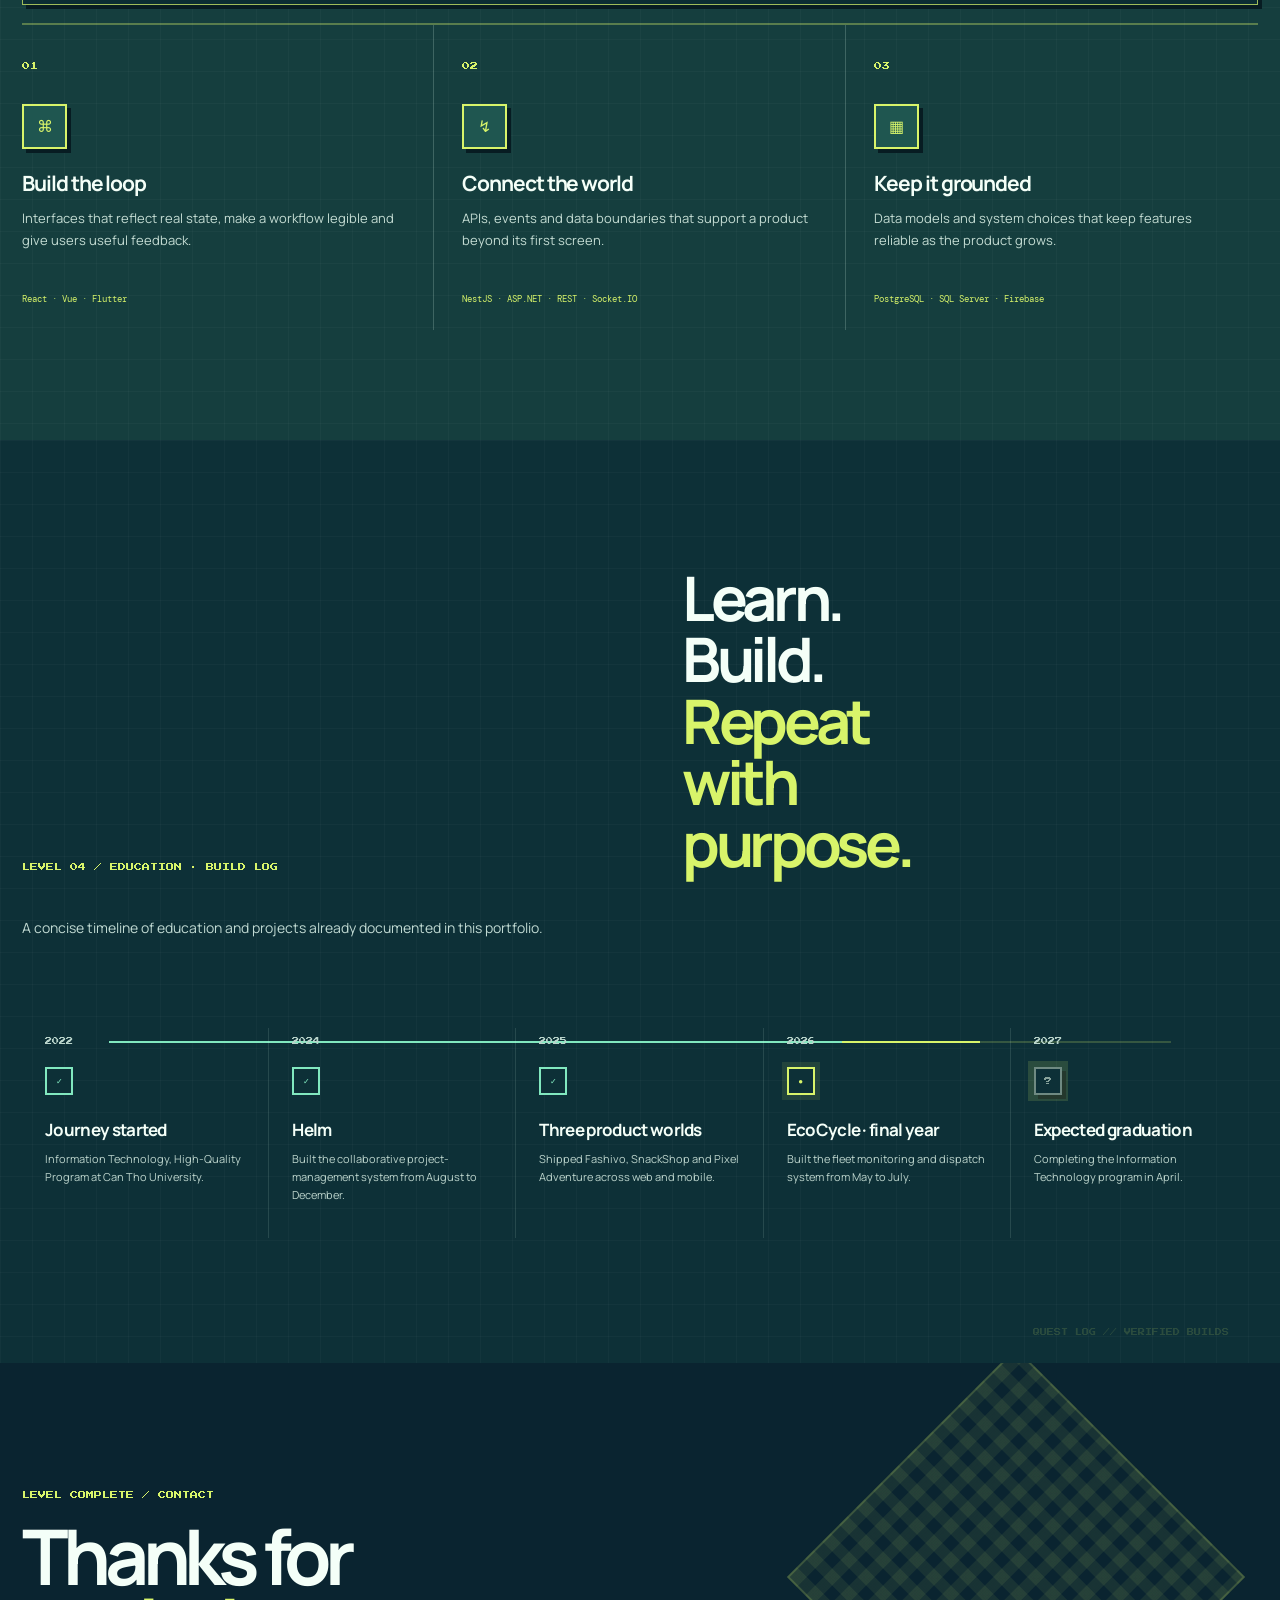
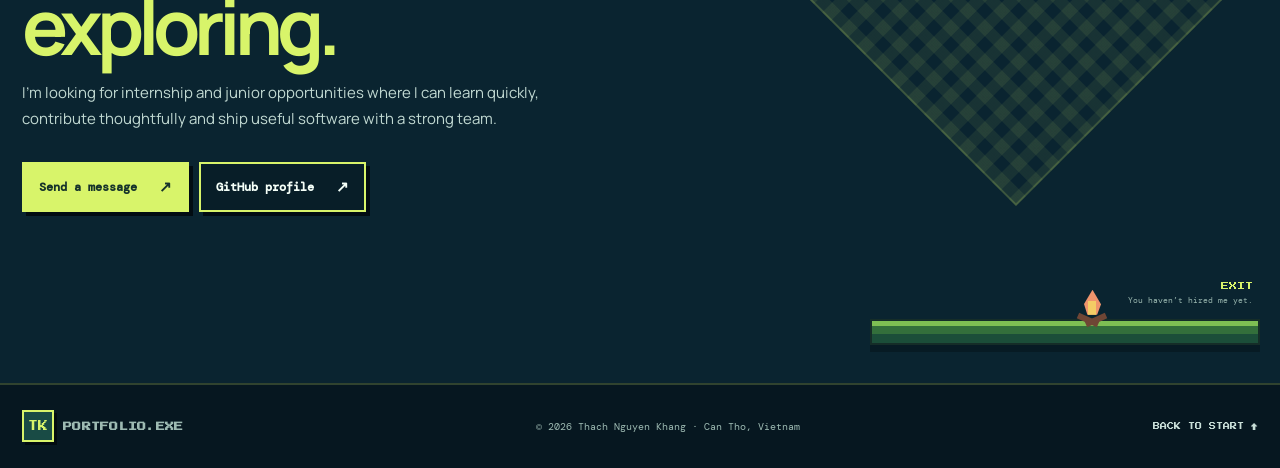
==== commit 0ac3ab63: "feat: extend guide through skills and quest log" ====
--- a/index.html
+++ b/index.html
@@ -63,7 +63,7 @@
         <div class="story-hud story-hud--top"><span>PIXEL ADVENTURE / PLAYABLE CASE STUDY</span><span id="storyPercentage">00%</span></div>
         <div class="story-hud story-hud--bottom"><span>SCROLL TO RUN</span><div class="story-meter"><i id="storyMeter"></i></div><span id="storyPhase">STARTING LINE</span></div>
         <div class="story-copy"><p class="pixel-kicker">LEVEL 01 / SCROLL STORY</p><h2 id="story-title">A portfolio<br />that <em>plays back.</em></h2><p id="storyDescription">Scroll down to move through a playable slice of Pixel Adventure. The character, world and checkpoints react directly to your scroll position.</p><div class="story-steps" aria-label="Story checkpoints"><span class="is-active">01 / explore</span><span>02 / collect</span><span>03 / ship</span></div><a class="story-link" href="pixeladventure.html">Open Pixel Adventure case study <b>↗</b></a></div>
-        <div class="story-caption"><span></span><span id="storyCaption">Pink Man is waiting at the starting platform.</span></div>
+        <div class="story-caption"><span></span><span id="storyCaption">Khang is waiting at the starting platform.</span></div>
       </div>
     </section>
 
@@ -85,7 +85,8 @@
     </section>
 
     <section class="skill-level" id="skills">
-      <div class="level-heading" data-reveal><p class="pixel-kicker">LEVEL 03 / SKILL TREE</p><h2>Tools are only useful<br />when the <em>player knows why.</em></h2></div>
+      <div class="level-heading" data-reveal><p class="pixel-kicker">LEVEL 03 / SKILLS · INVENTORY</p><h2>Tools are only useful<br />when the <em>player knows why.</em></h2></div>
+      <div class="inventory-terminal" id="inventoryTerminal" aria-hidden="true"><span></span><b>INVENTORY TERMINAL</b><i>STANDBY</i></div>
       <div class="skill-tree">
         <article data-reveal><span>01</span><div class="skill-icon">⌘</div><h3>Build the loop</h3><p>Interfaces that reflect real state, make a workflow legible and give users useful feedback.</p><small>React · Vue · Flutter</small></article>
         <article data-reveal><span>02</span><div class="skill-icon">↯</div><h3>Connect the world</h3><p>APIs, events and data boundaries that support a product beyond its first screen.</p><small>NestJS · ASP.NET · REST · Socket.IO</small></article>
@@ -93,8 +94,19 @@
       </div>
     </section>
 
+    <section class="quest-level" id="journey">
+      <div class="level-heading" data-reveal><p class="pixel-kicker">LEVEL 04 / EDUCATION · BUILD LOG</p><h2>Learn. Build.<br /><em>Repeat with purpose.</em></h2><p>A concise timeline of education and projects already documented in this portfolio.</p></div>
+      <div class="quest-track" id="questTrack">
+        <article class="is-complete" data-reveal><span>2022</span><i>✓</i><h3>Journey started</h3><p>Information Technology, High-Quality Program at Can Tho University.</p></article>
+        <article class="is-complete" data-reveal><span>2024</span><i>✓</i><h3>Helm</h3><p>Built the collaborative project-management system from August to December.</p></article>
+        <article class="is-complete" data-reveal><span>2025</span><i>✓</i><h3>Three product worlds</h3><p>Shipped Fashivo, SnackShop and Pixel Adventure across web and mobile.</p></article>
+        <article class="is-current" data-reveal><span>2026</span><i>●</i><h3>EcoCycle · final year</h3><p>Built the fleet monitoring and dispatch system from May to July.</p></article>
+        <article class="is-future" data-reveal><span>2027</span><i>?</i><h3>Expected graduation</h3><p>Completing the Information Technology program in April.</p></article>
+      </div>
+    </section>
+
     <section class="contact-level" id="contact" data-reveal>
-      <p class="pixel-kicker">FINAL LEVEL / CONTACT</p><h2>Ready to start<br />the next <em>quest?</em></h2><p>I’m looking for internship and junior opportunities where I can learn quickly, contribute thoughtfully and ship useful software with a strong team.</p><div><a class="pixel-button pixel-button--lime" href="mailto:khangstone294@gmail.com">khangstone294@gmail.com <b>↗</b></a><a class="pixel-button pixel-button--line" href="https://github.com/DrStone113" target="_blank" rel="noreferrer">GitHub profile <b>↗</b></a></div>
+      <p class="pixel-kicker">LEVEL COMPLETE / CONTACT</p><h2>Thanks for<br /><em>exploring.</em></h2><p>I’m looking for internship and junior opportunities where I can learn quickly, contribute thoughtfully and ship useful software with a strong team.</p><div class="contact-actions"><a class="pixel-button pixel-button--lime" href="mailto:khangstone294@gmail.com">Send a message <b>↗</b></a><a class="pixel-button pixel-button--line" href="https://github.com/DrStone113" target="_blank" rel="noreferrer">GitHub profile <b>↗</b></a></div><div class="contact-rest" aria-hidden="true"><span class="character-anchor character-anchor--contact" id="contactCharacterAnchor"></span><span class="pixel-campfire"><i></i></span><span class="exit-sign">EXIT<br /><small>You haven’t hired me yet.</small></span></div>
     </section>
   </main>
 
--- a/portfolio-guide.css
+++ b/portfolio-guide.css
@@ -216,3 +216,162 @@
   .launch-actions .pixel-button { width: 100%; }
   .story-checkpoint { top: 64px; right: 20px; font-size: 6px; }
 }
+
+/* Inventory, verified quest log, and final resting platform. */
+.inventory-terminal {
+  display: flex;
+  align-items: center;
+  gap: 10px;
+  min-height: 44px;
+  margin: -18px 0 18px;
+  padding: 0 14px;
+  border: 1px solid rgba(216, 244, 106, .3);
+  background: #0b2d33;
+  box-shadow: 4px 4px 0 #071c22;
+  color: #b9d4cb;
+  font-family: var(--pixel);
+  font-size: 7px;
+}
+.inventory-terminal span {
+  width: 8px;
+  height: 8px;
+  background: #637a72;
+  box-shadow: 0 0 0 4px rgba(99, 122, 114, .12);
+}
+.inventory-terminal i { margin-left: auto; color: #78978d; font-style: normal; }
+.inventory-terminal.is-open { border-color: rgba(216, 244, 106, .72); }
+.inventory-terminal.is-open span { background: var(--lime); box-shadow: 0 0 0 4px rgba(216, 244, 106, .14), 0 0 12px var(--lime); }
+.inventory-terminal.is-open i { color: var(--lime); }
+.js-scroll .skill-level:not(.inventory-open) .skill-tree article { opacity: 0; transform: translateY(8px); }
+.js-scroll .skill-level.inventory-open .skill-tree article { opacity: 1; transform: none; transition: opacity 420ms linear, transform 420ms steps(5); }
+.js-scroll .skill-level.inventory-open .skill-tree article:nth-child(2) { transition-delay: 70ms; }
+.js-scroll .skill-level.inventory-open .skill-tree article:nth-child(3) { transition-delay: 140ms; }
+
+.quest-level {
+  position: relative;
+  overflow: hidden;
+  padding: 110px max(22px, calc((100vw - 1240px) / 2)) 125px;
+  background: #0d3037;
+  background-image: linear-gradient(rgba(255, 255, 255, .025) 1px, transparent 1px), linear-gradient(90deg, rgba(255, 255, 255, .025) 1px, transparent 1px);
+  background-size: 32px 32px;
+}
+.quest-level::after {
+  content: "QUEST LOG // VERIFIED BUILDS";
+  position: absolute;
+  right: 4%;
+  bottom: 27px;
+  color: rgba(216, 244, 106, .15);
+  font-family: var(--pixel);
+  font-size: 7px;
+}
+.quest-track {
+  position: relative;
+  display: grid;
+  grid-template-columns: repeat(5, minmax(0, 1fr));
+  gap: 0;
+  padding-top: 38px;
+}
+.quest-track::before {
+  content: "";
+  position: absolute;
+  top: 51px;
+  right: 7%;
+  left: 7%;
+  height: 2px;
+  background: linear-gradient(90deg, var(--aqua) 0 69%, var(--lime) 69% 82%, rgba(216, 244, 106, .2) 82%);
+}
+.quest-track article {
+  position: relative;
+  min-height: 210px;
+  padding: 0 23px 20px;
+  border-right: 1px solid rgba(222, 255, 239, .12);
+}
+.quest-track article:last-child { border-right: 0; }
+.quest-track article > span { color: #b9d4cb; font-family: var(--pixel); font-size: 7px; }
+.quest-track article > i {
+  position: relative;
+  z-index: 1;
+  display: grid;
+  place-items: center;
+  width: 28px;
+  height: 28px;
+  margin: 17px 0 23px;
+  border: 2px solid var(--aqua);
+  background: #0d3037;
+  color: var(--aqua);
+  font-family: var(--pixel);
+  font-size: 8px;
+  font-style: normal;
+}
+.quest-track article.is-current > i { border-color: var(--lime); color: var(--lime); box-shadow: 0 0 0 5px rgba(216, 244, 106, .1); animation: quest-current 1.8s steps(2) infinite; }
+.quest-track article.is-future > i { border-color: #6f8a82; color: #87a29a; }
+.quest-track article.is-active > i { box-shadow: 0 0 0 6px rgba(216, 244, 106, .14), 4px 4px 0 #061923; }
+.quest-track h3 { margin: 0 0 9px; font-size: 17px; letter-spacing: -.04em; }
+.quest-track p { margin: 0; color: #bcd4cc; font-size: 11px; line-height: 1.65; }
+
+.contact-level { min-height: 620px; }
+.contact-level .contact-actions { display: flex; flex-wrap: wrap; gap: 10px; margin-top: 30px; }
+.contact-level > .contact-rest {
+  position: absolute;
+  z-index: -1;
+  right: max(20px, calc((100vw - 1240px) / 2));
+  bottom: 0;
+  display: block;
+  width: 390px;
+  height: 250px;
+  margin: 0;
+  pointer-events: none;
+}
+.contact-rest::before {
+  content: "";
+  position: absolute;
+  right: 0;
+  bottom: 38px;
+  left: 0;
+  height: 22px;
+  border: 2px solid #152d28;
+  background: linear-gradient(#7ebf53 0 24%, #336f3b 24% 58%, #1b4e39 58%);
+  box-shadow: 0 7px 0 rgba(3, 13, 18, .4);
+}
+.character-anchor--contact { position: absolute; bottom: 60px; left: 52px; width: 96px; height: 96px; }
+.pixel-campfire { position: absolute; bottom: 60px; left: 205px; width: 34px; height: 42px; }
+.pixel-campfire::before,
+.pixel-campfire::after { content: ""; position: absolute; bottom: 0; width: 22px; height: 6px; background: #6f4635; }
+.pixel-campfire::before { left: 2px; transform: rotate(24deg); }
+.pixel-campfire::after { right: 2px; transform: rotate(-24deg); }
+.pixel-campfire i { position: absolute; bottom: 8px; left: 9px; width: 17px; height: 25px; background: #ef946c; clip-path: polygon(50% 0, 100% 58%, 77% 100%, 20% 100%, 0 57%); animation: campfire-flicker 520ms steps(3) infinite; }
+.pixel-campfire i::after { content: ""; position: absolute; right: 5px; bottom: 0; width: 8px; height: 14px; background: #f3cc65; }
+.exit-sign { position: absolute; right: 7px; bottom: 75px; color: var(--lime); font-family: var(--pixel); font-size: 8px; line-height: 1.7; text-align: right; }
+.exit-sign small { color: #9dbab2; font-family: var(--mono); font-size: 8px; }
+
+@keyframes quest-current { 50% { opacity: .72; } }
+@keyframes campfire-flicker { 50% { transform: scaleX(.82) translateY(2px); } }
+
+@media (prefers-reduced-motion: reduce) {
+  .quest-track article.is-current > i,
+  .pixel-campfire i { animation: none; }
+  .js-scroll .skill-level .skill-tree article { opacity: 1; transform: none; transition: none; }
+}
+
+@media (max-width: 980px) {
+  .quest-level { padding-right: 24px; padding-left: 24px; }
+  .quest-track { grid-template-columns: 1fr; padding: 8px 0 0 34px; }
+  .quest-track::before { top: 20px; bottom: 30px; left: 46px; width: 2px; height: auto; background: linear-gradient(var(--aqua) 0 69%, var(--lime) 69% 82%, rgba(216, 244, 106, .2) 82%); }
+  .quest-track article { min-height: 130px; padding: 0 0 26px 43px; border-right: 0; }
+  .quest-track article > i { position: absolute; top: 4px; left: -1px; margin: 0; }
+  .quest-track article > span { display: block; margin-bottom: 10px; }
+  .contact-level > .contact-rest { right: 24px; width: 330px; opacity: .75; }
+}
+
+@media (max-width: 640px) {
+  .inventory-terminal { margin-top: 0; font-size: 6px; }
+  .quest-level { padding: 72px 20px 90px; }
+  .quest-track { padding-left: 12px; }
+  .quest-track::before { left: 24px; }
+  .quest-track article { padding-left: 53px; }
+  .contact-level { min-height: 760px; padding-bottom: 310px; }
+  .contact-level > .contact-rest { right: 20px; bottom: 38px; left: 20px; width: auto; height: 235px; opacity: 1; }
+  .character-anchor--contact { left: 30px; width: 72px; height: 72px; }
+  .pixel-campfire { left: 145px; }
+  .exit-sign small { display: none; }
+}
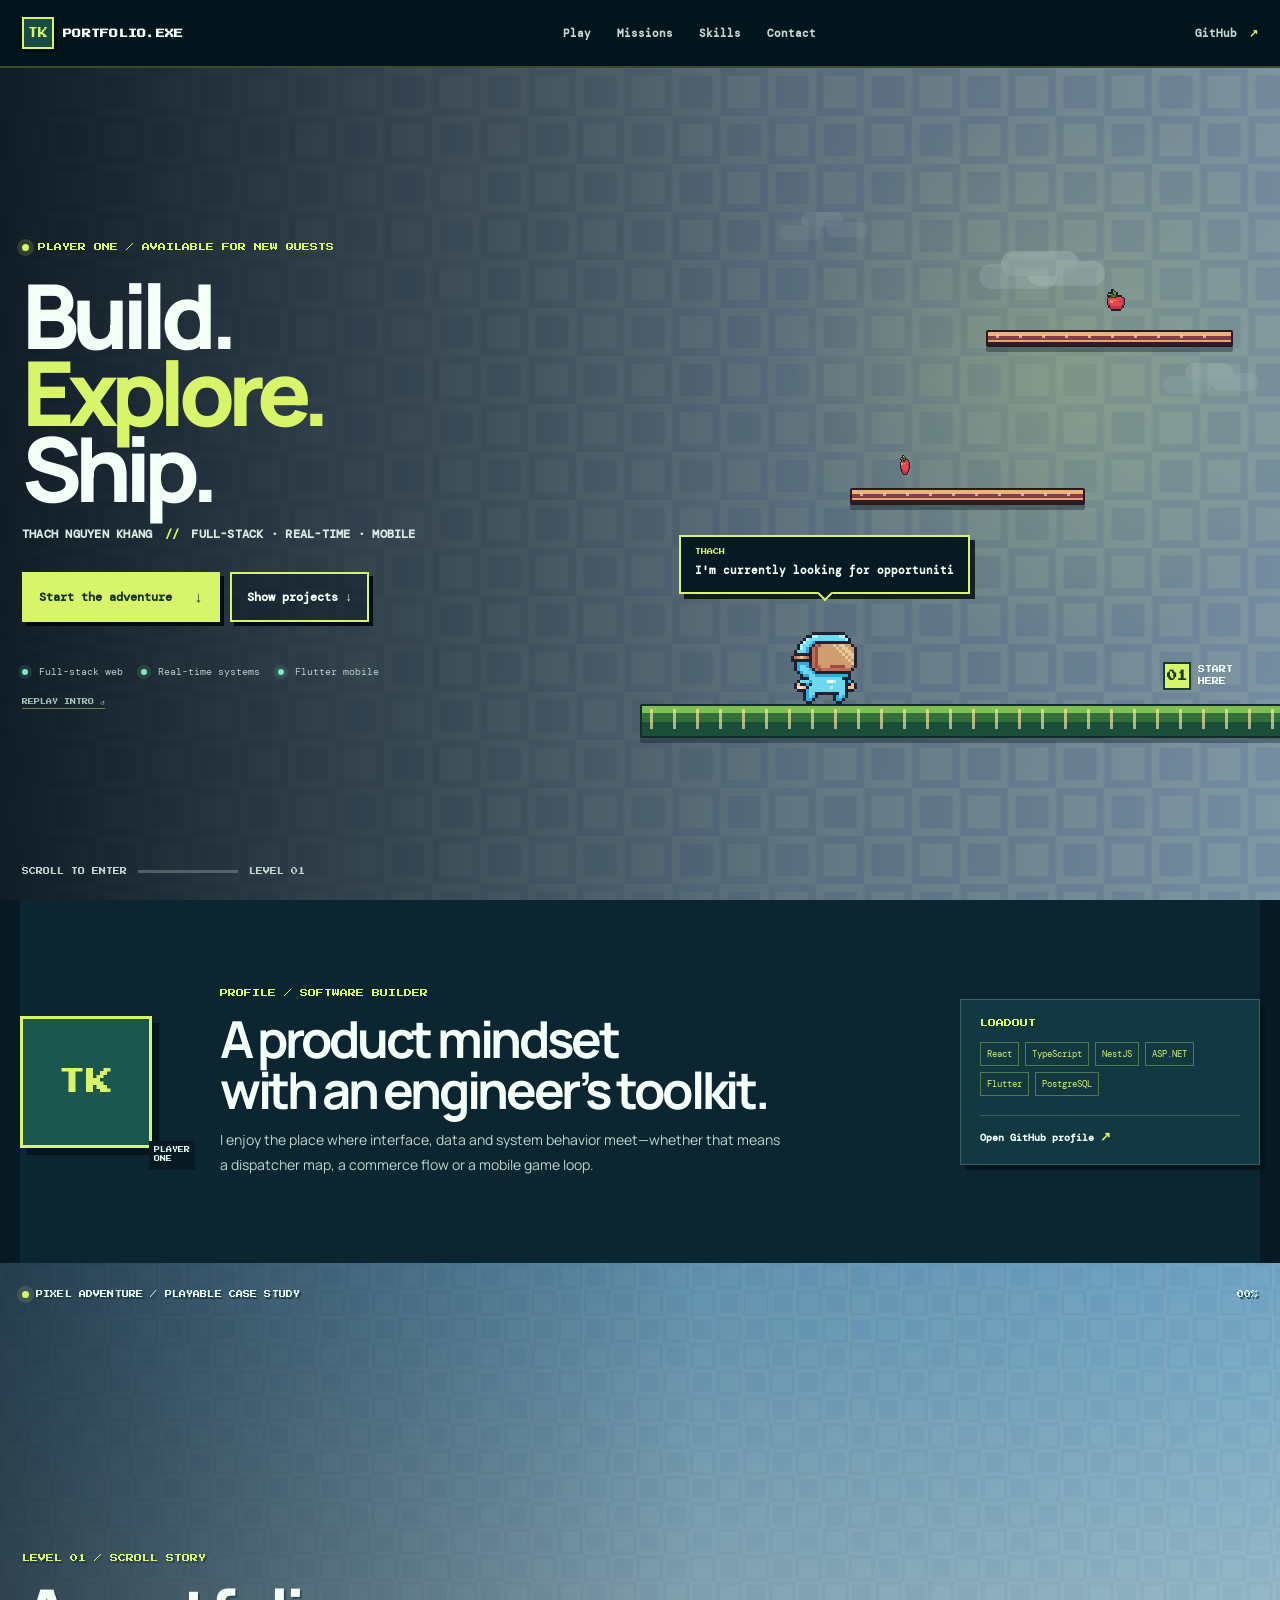
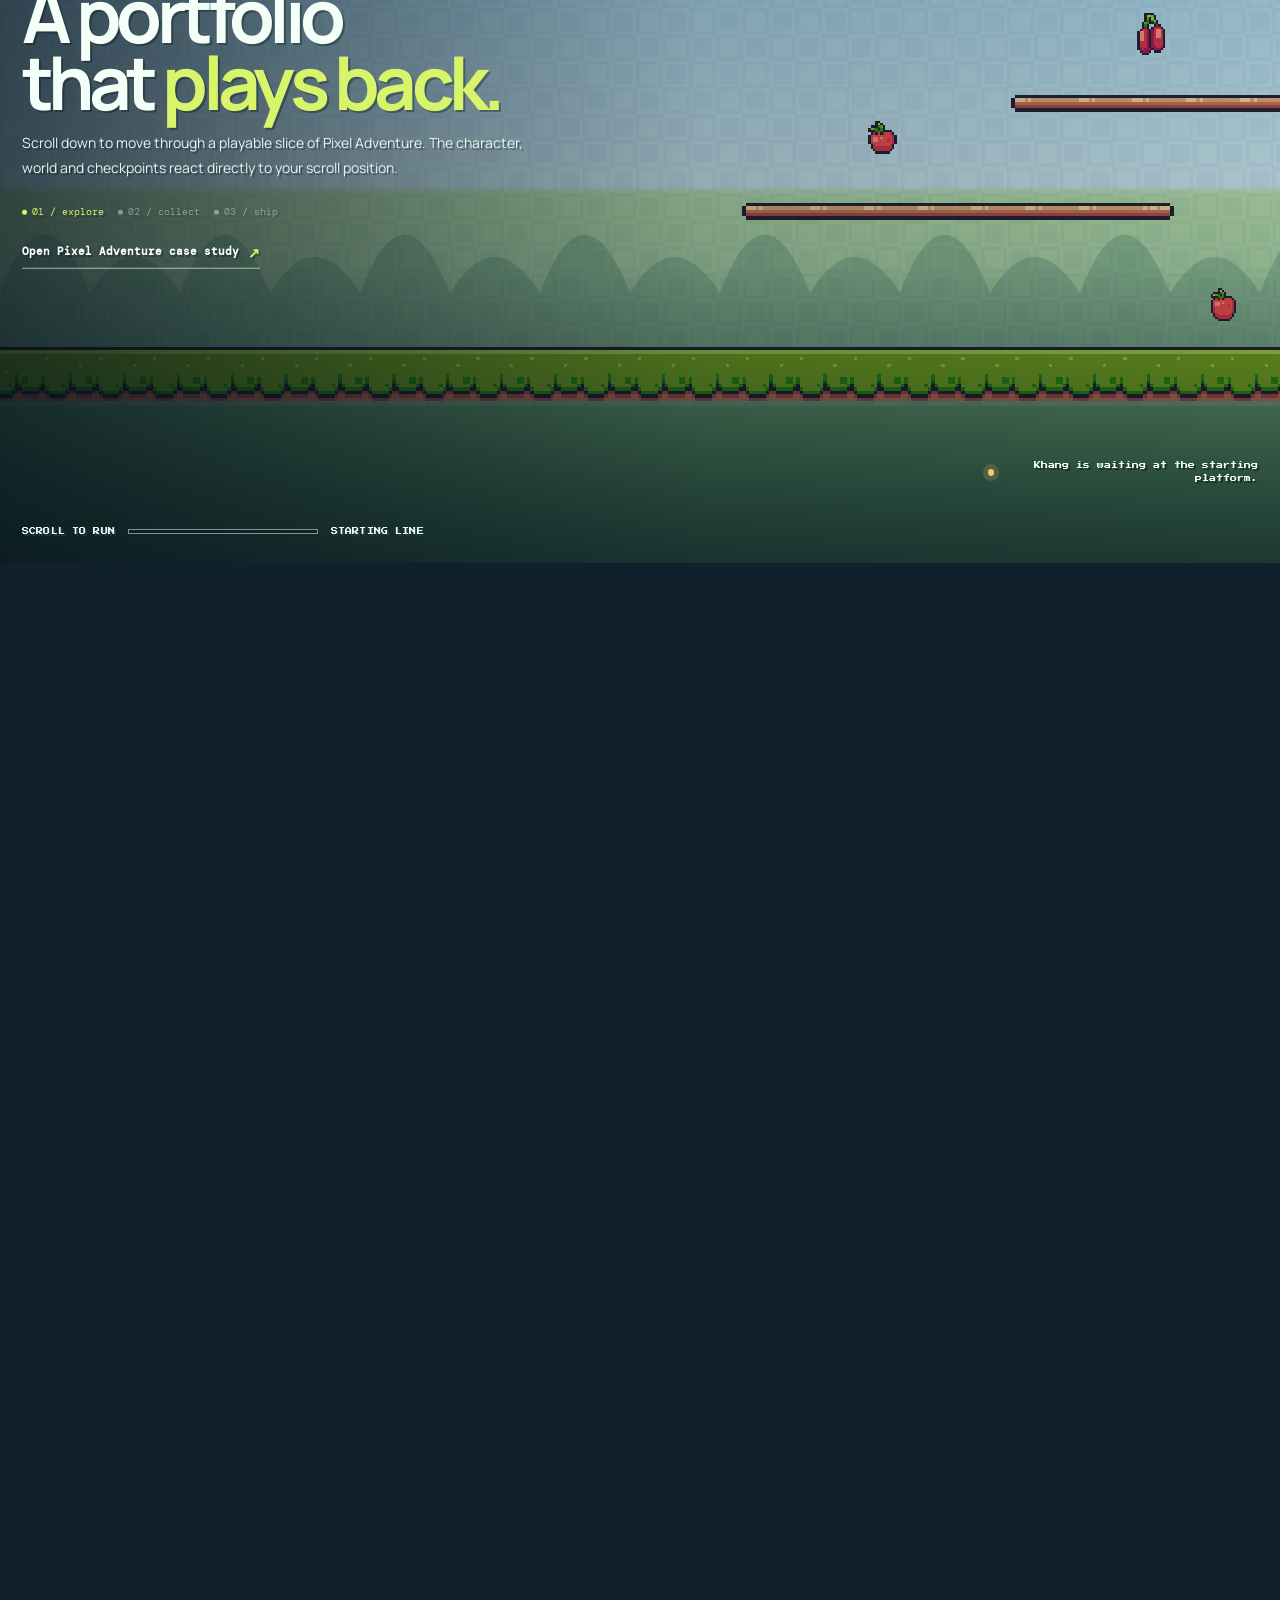
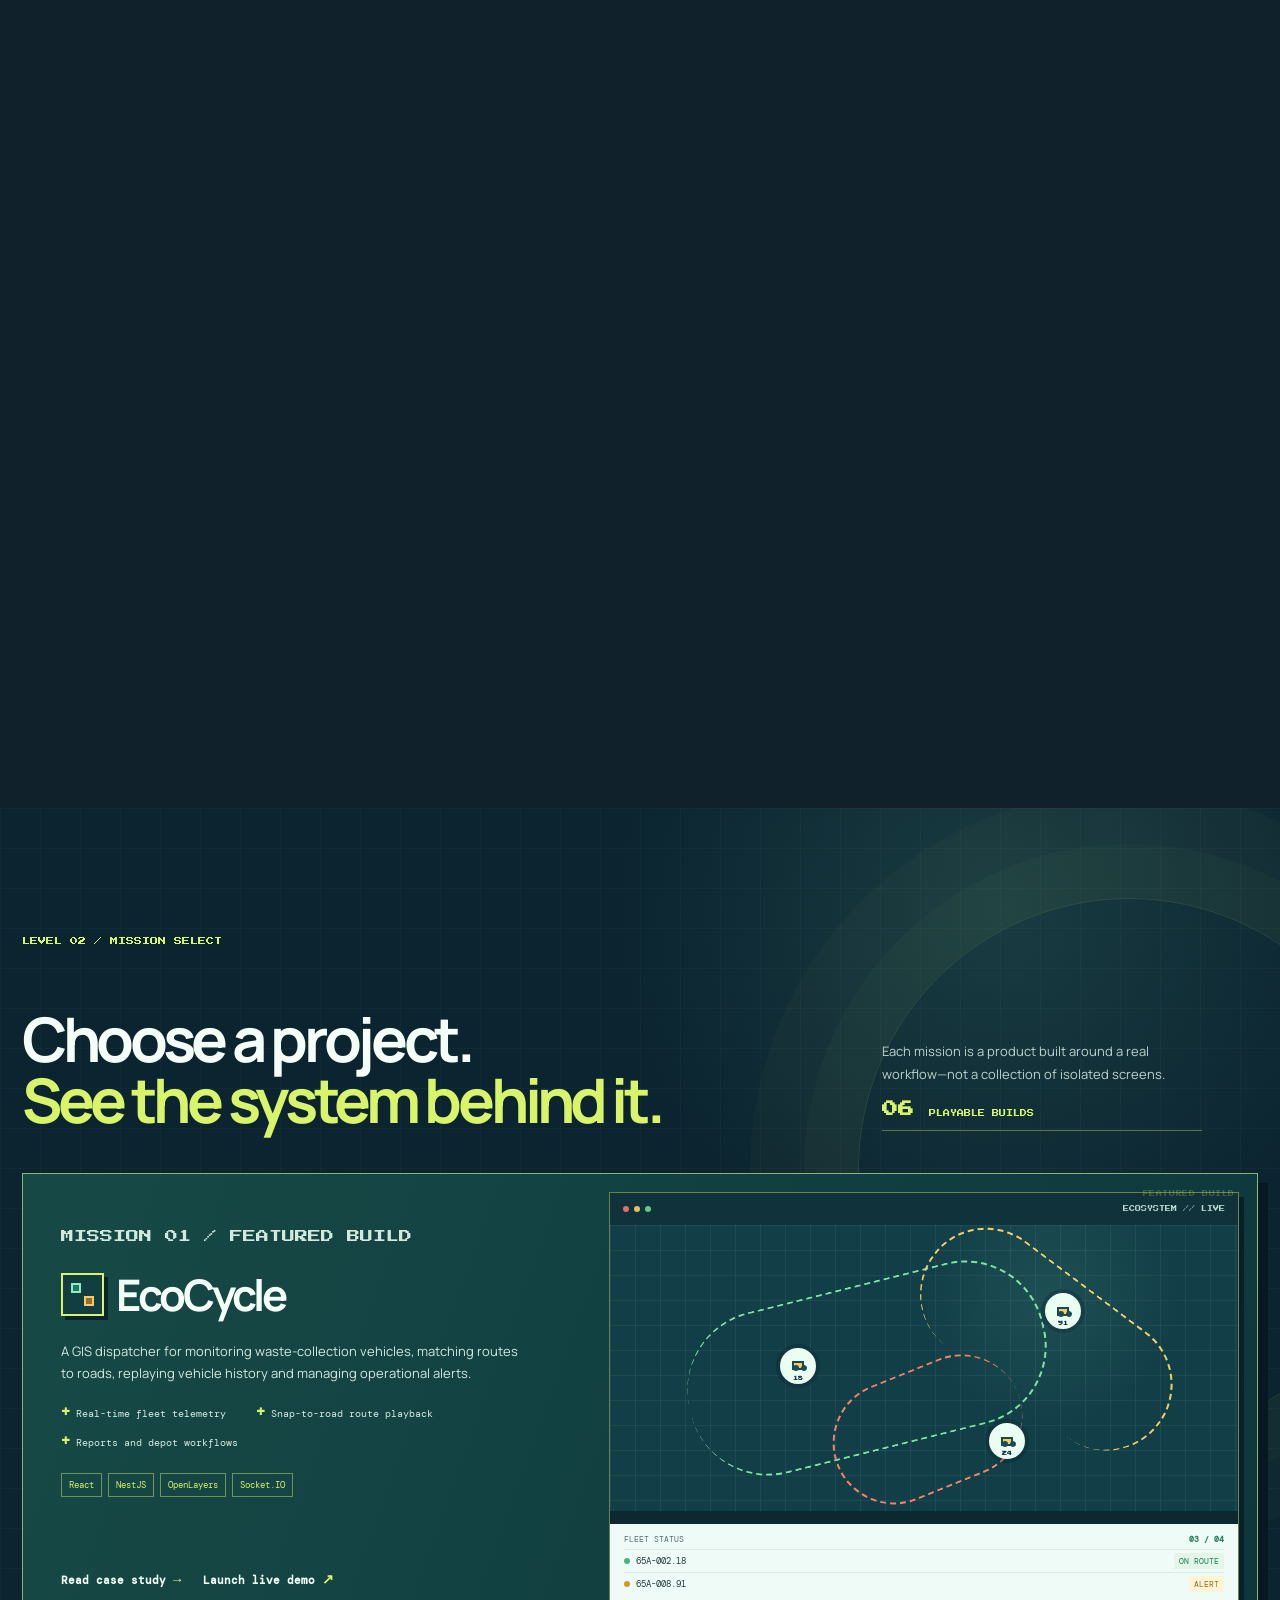
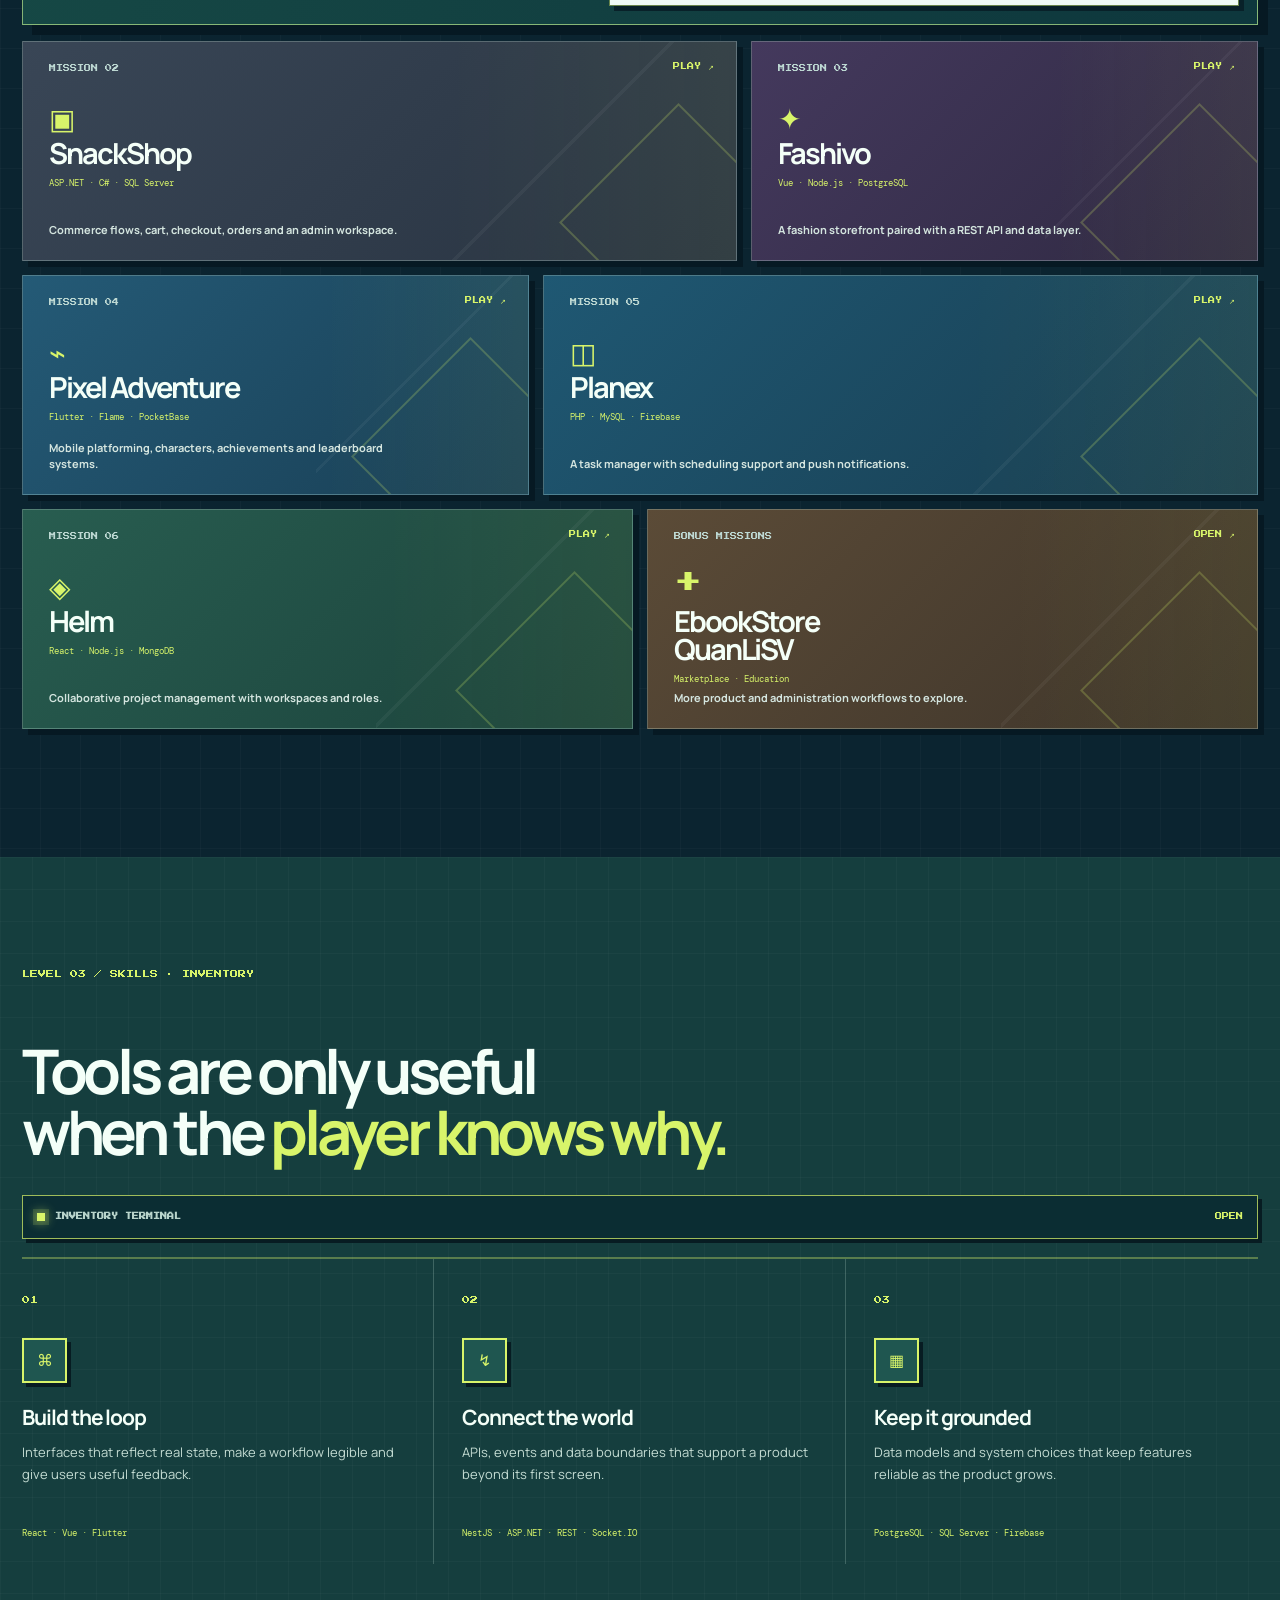
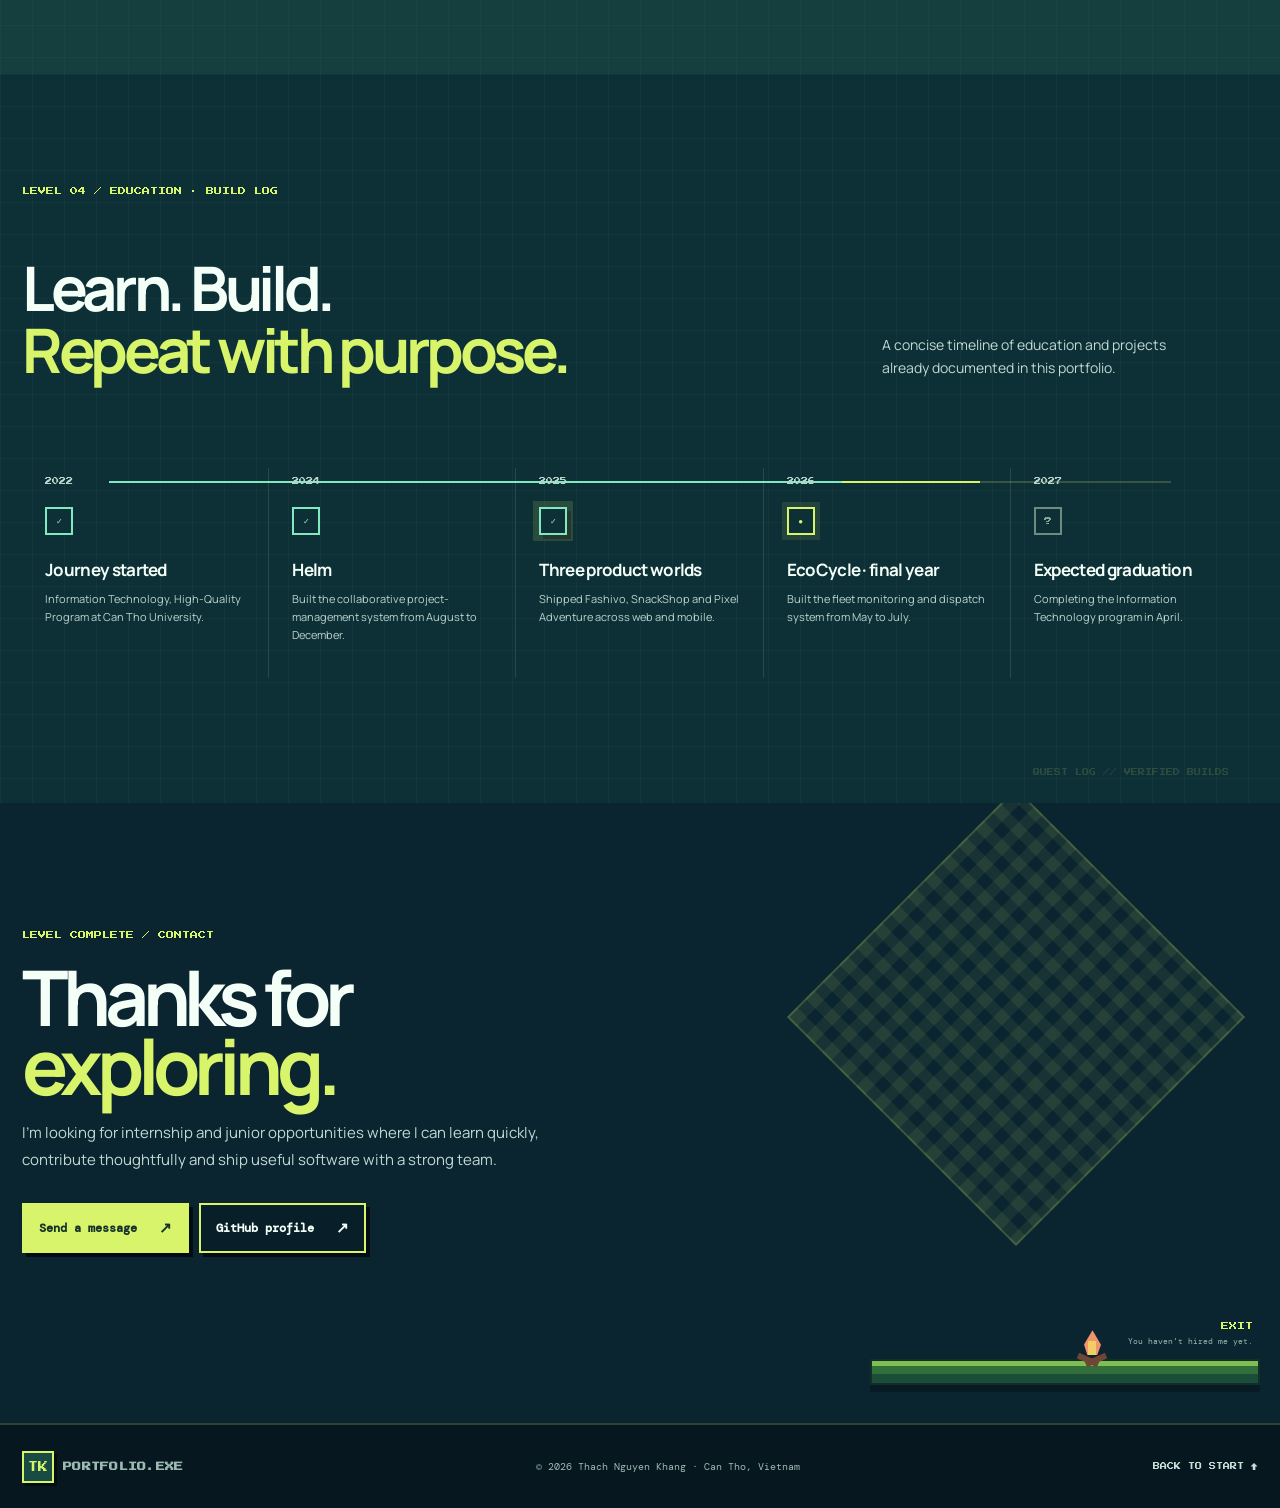
==== commit 37056246: "fix: harden guide transitions and responsive flow" ====
--- a/index.html
+++ b/index.html
@@ -5,6 +5,7 @@
   <meta name="viewport" content="width=device-width, initial-scale=1.0" />
   <meta name="description" content="Thach Nguyen Khang's pixel-adventure software portfolio: full-stack, real-time and mobile projects." />
   <title>TK // Pixel Adventure Portfolio</title>
+  <link rel="icon" type="image/png" href="assets/images/Items/Fruits/Apple.png" />
   <link rel="preconnect" href="https://fonts.googleapis.com" />
   <link rel="preconnect" href="https://fonts.gstatic.com" crossorigin />
   <link href="https://fonts.googleapis.com/css2?family=DM+Mono:wght@400;500&family=Manrope:wght@400;500;600;700;800&family=Press+Start+2P&display=swap" rel="stylesheet" />
--- a/portfolio-guide.css
+++ b/portfolio-guide.css
@@ -218,6 +218,31 @@
 }
 
 /* Inventory, verified quest log, and final resting platform. */
+.mission-level .level-heading,
+.skill-level .level-heading,
+.quest-level .level-heading {
+  grid-template-areas:
+    "kicker aside"
+    "title aside";
+  grid-template-columns: minmax(0, 1fr) 320px;
+  align-items: end;
+  max-width: 1180px;
+}
+.mission-level { overflow: hidden; }
+#pixel-story,
+#missions,
+#skills,
+#journey,
+#contact { scroll-margin-top: 68px; }
+.mission-level .level-heading .pixel-kicker,
+.skill-level .level-heading .pixel-kicker,
+.quest-level .level-heading .pixel-kicker { grid-area: kicker; }
+.mission-level .level-heading h2,
+.skill-level .level-heading h2,
+.quest-level .level-heading h2 { grid-area: title; }
+.mission-level .mission-meta { grid-area: aside; }
+.quest-level .level-heading > p:last-child { grid-area: aside; }
+
 .inventory-terminal {
   display: flex;
   align-items: center;
@@ -354,6 +379,13 @@
 }
 
 @media (max-width: 980px) {
+  .mission-level .level-heading,
+  .skill-level .level-heading,
+  .quest-level .level-heading {
+    grid-template-areas: "kicker" "title" "aside";
+    grid-template-columns: minmax(0, 1fr);
+    gap: 18px;
+  }
   .quest-level { padding-right: 24px; padding-left: 24px; }
   .quest-track { grid-template-columns: 1fr; padding: 8px 0 0 34px; }
   .quest-track::before { top: 20px; bottom: 30px; left: 46px; width: 2px; height: auto; background: linear-gradient(var(--aqua) 0 69%, var(--lime) 69% 82%, rgba(216, 244, 106, .2) 82%); }
@@ -369,7 +401,7 @@
   .quest-track { padding-left: 12px; }
   .quest-track::before { left: 24px; }
   .quest-track article { padding-left: 53px; }
-  .contact-level { min-height: 760px; padding-bottom: 310px; }
+  .contact-level { min-height: 800px; padding-top: 110px; padding-bottom: 310px; }
   .contact-level > .contact-rest { right: 20px; bottom: 38px; left: 20px; width: auto; height: 235px; opacity: 1; }
   .character-anchor--contact { left: 30px; width: 72px; height: 72px; }
   .pixel-campfire { left: 145px; }
